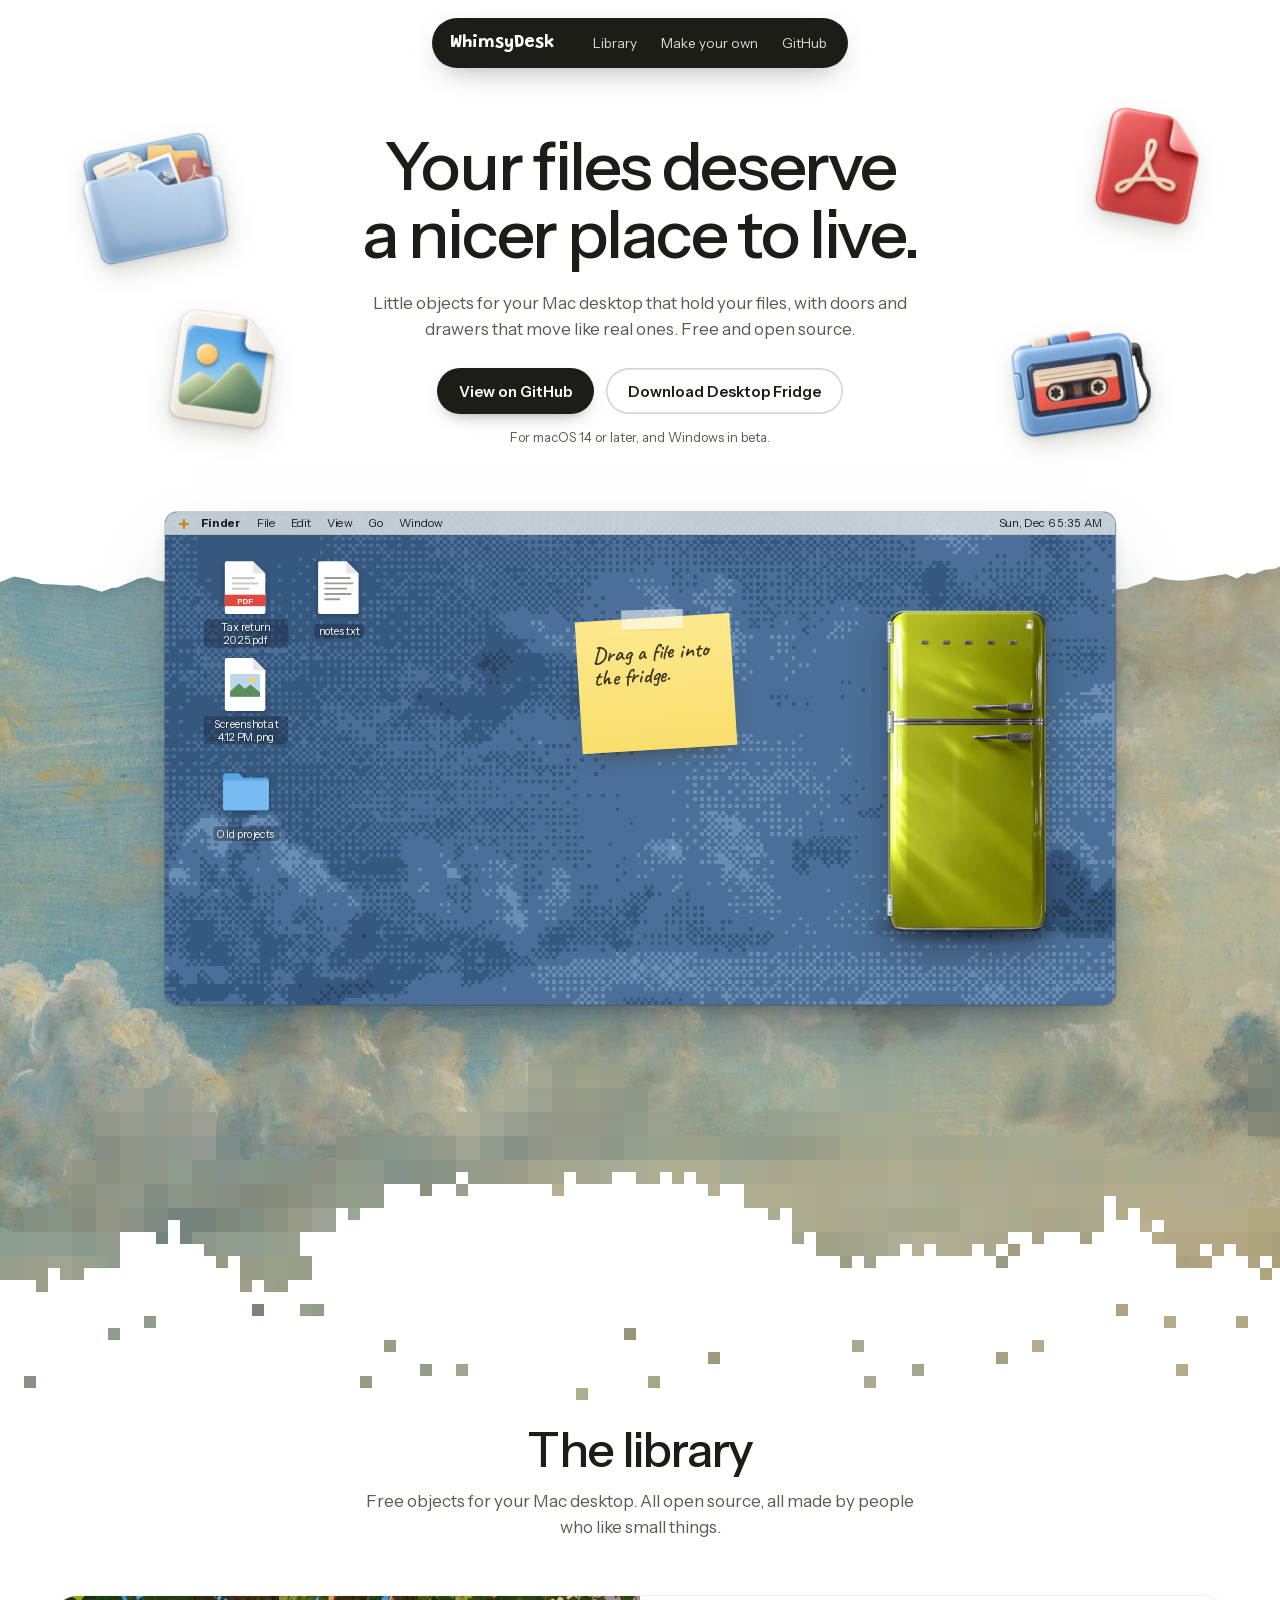
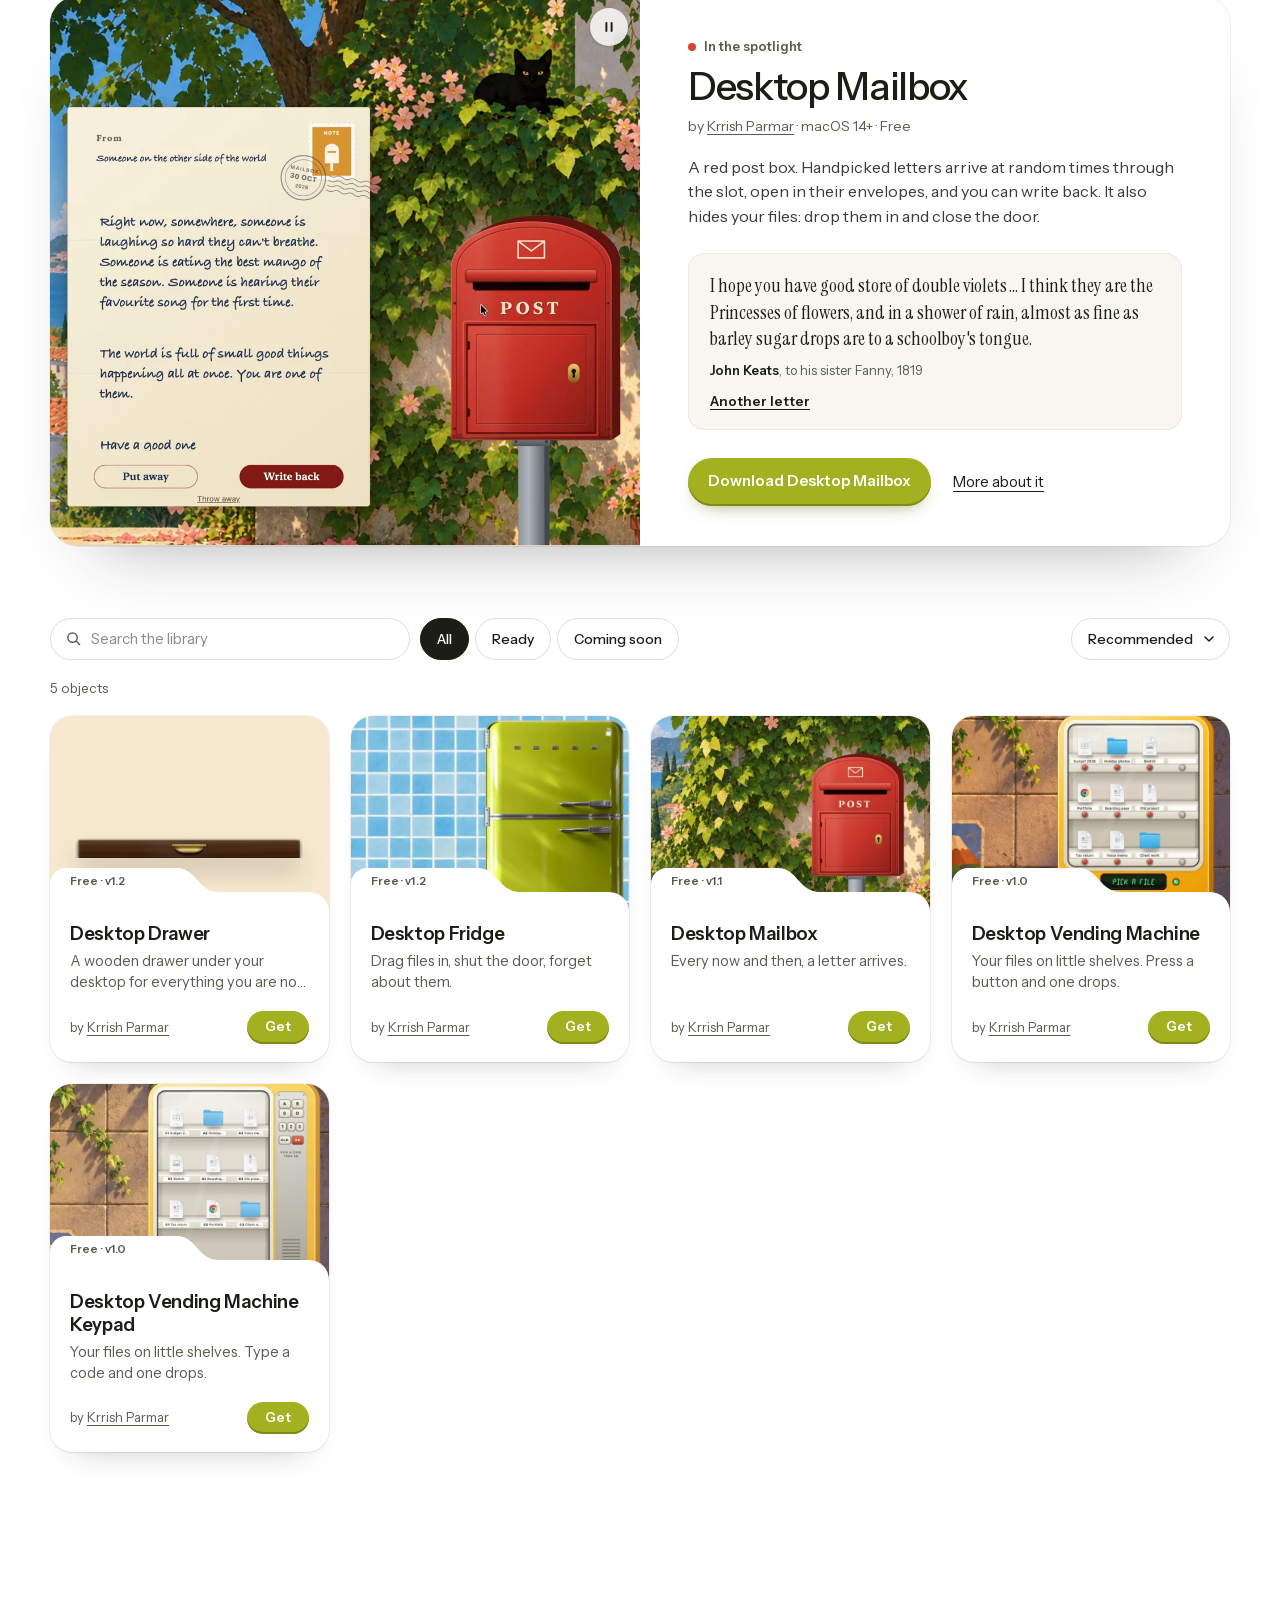
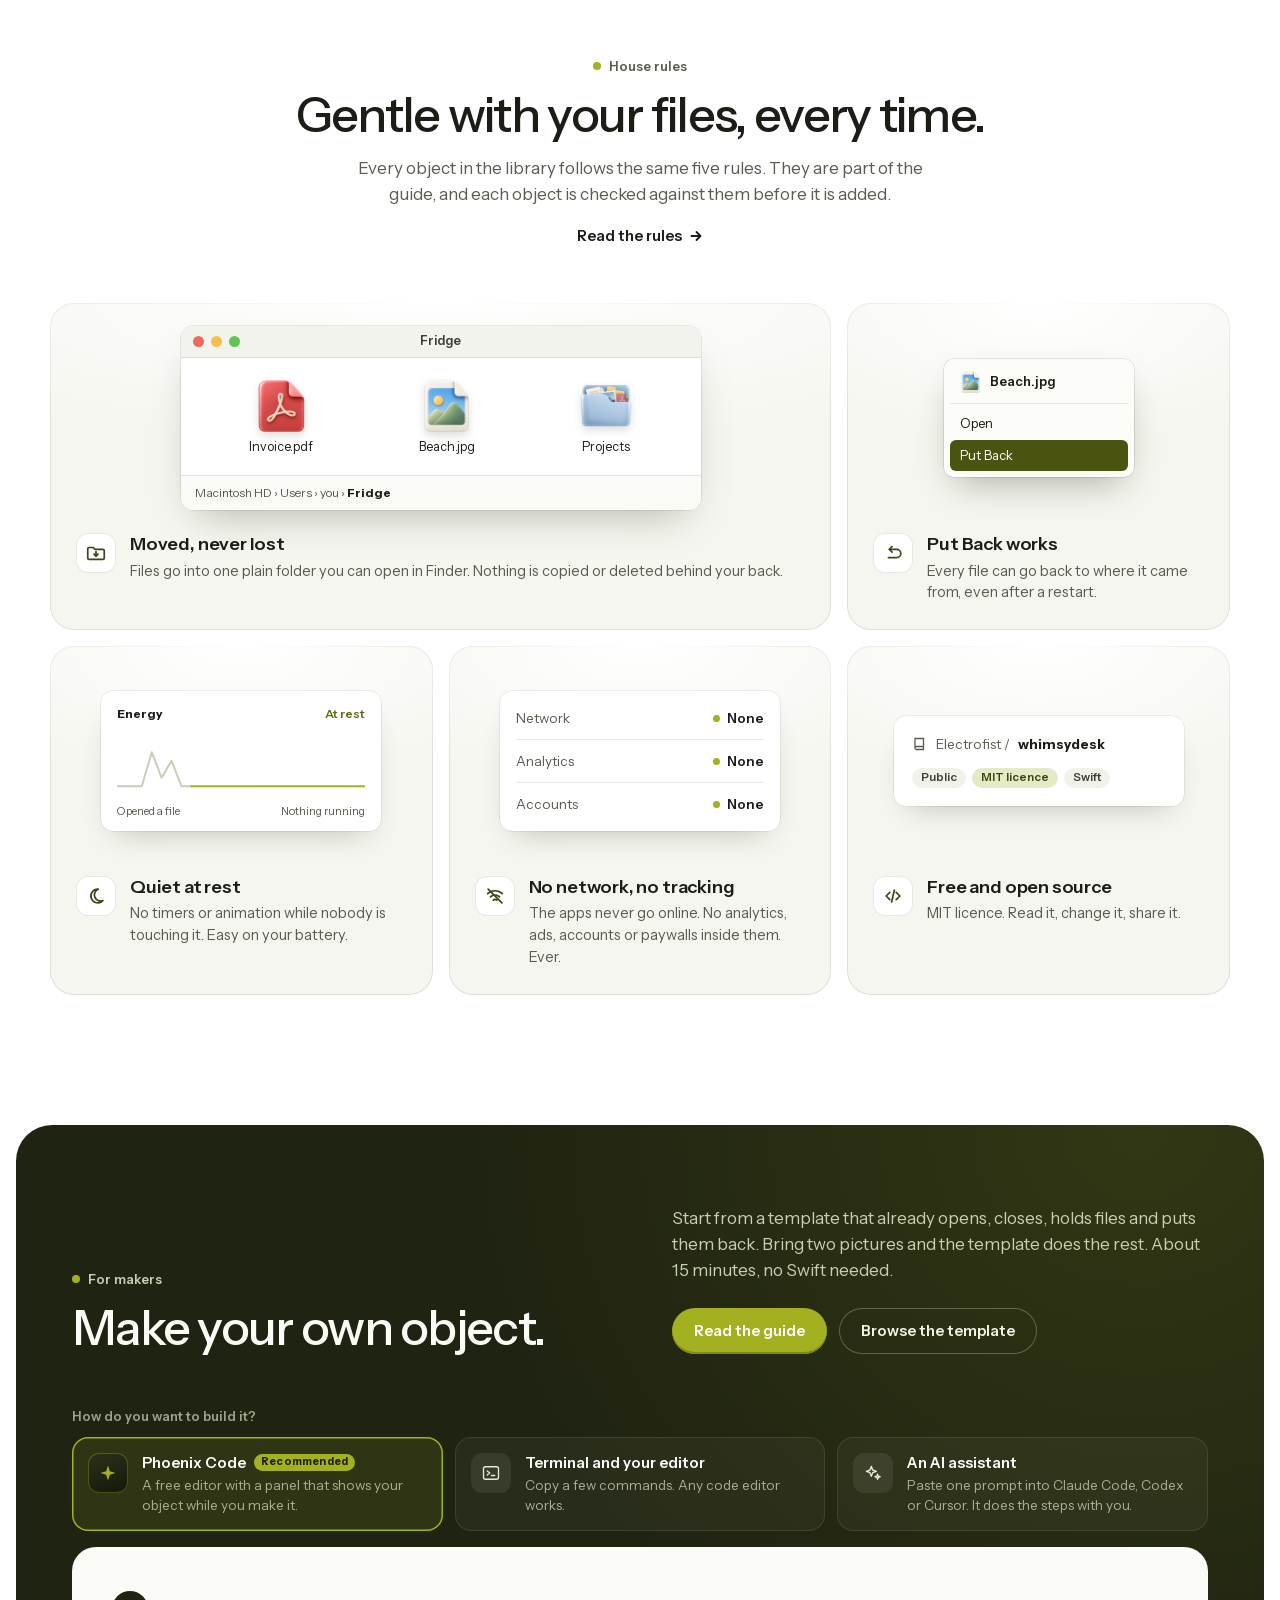
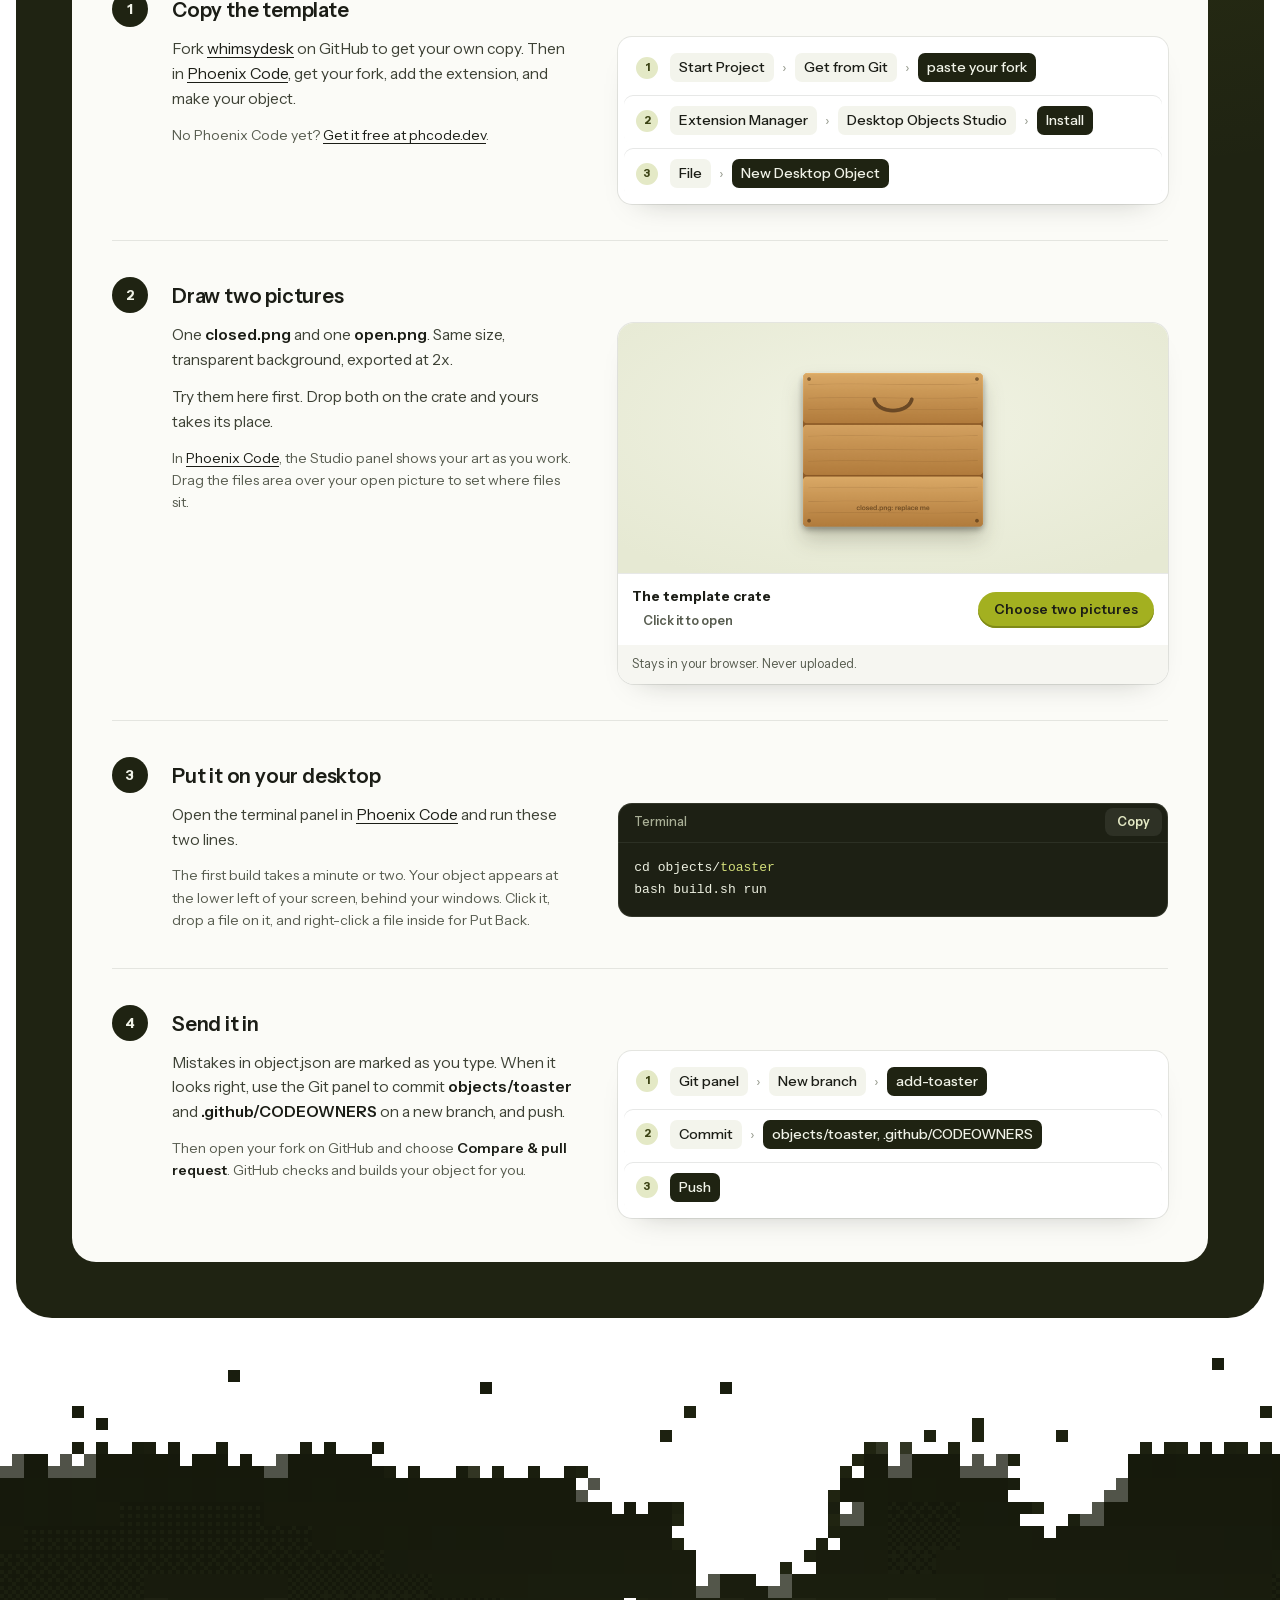
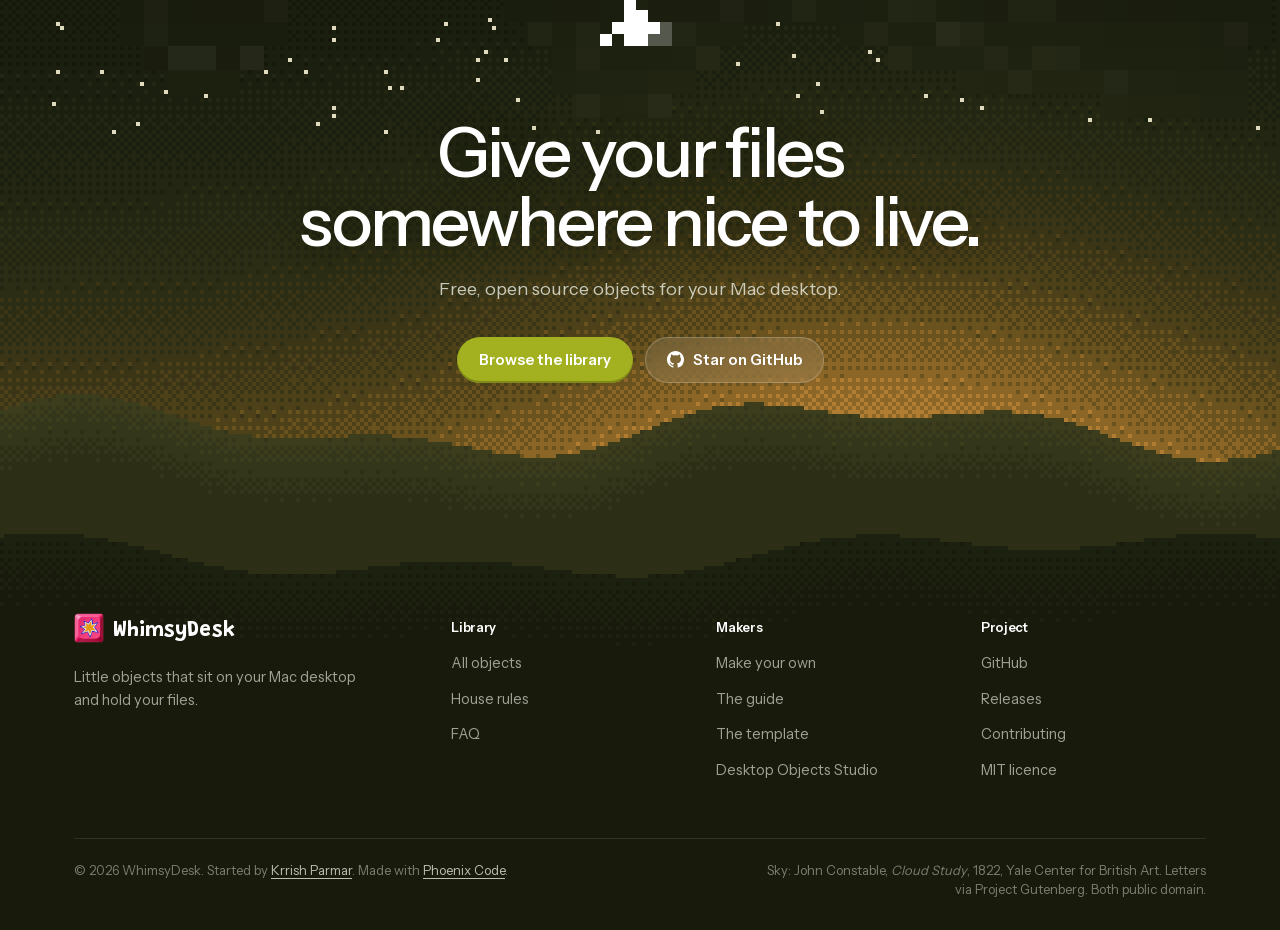
==== website/index.html @ 37c91449 "Website: note Windows beta support" ====
<!doctype html>
<html lang="en">
<head>
  <meta charset="utf-8">
  <!-- Google tag (gtag.js) -->
  <script async src="https://www.googletagmanager.com/gtag/js?id=G-2DG23JLKP3"></script>
  <script>
    window.dataLayer = window.dataLayer || [];
    function gtag(){dataLayer.push(arguments);}
    gtag('js', new Date());

    gtag('config', 'G-2DG23JLKP3');
  </script>
  <!-- Microsoft Clarity -->
  <script type="text/javascript">
    (function(c,l,a,r,i,t,y){
        c[a]=c[a]||function(){(c[a].q=c[a].q||[]).push(arguments)};
        t=l.createElement(r);t.async=1;t.src="https://www.clarity.ms/tag/"+i;
        y=l.getElementsByTagName(r)[0];y.parentNode.insertBefore(t,y);
    })(window, document, "clarity", "script", "z6915i3wmu");
  </script>
  <meta name="viewport" content="width=device-width, initial-scale=1">
  <title>WhimsyDesk: free desktop objects for your Mac that hold your files</title>
  <meta name="description" content="Free, open source Mac apps that tidy your desktop: a fridge, a drawer, a mailbox and a vending machine that hold your files, with doors and drawers that move like real ones. For macOS 14 or later.">
  <link rel="canonical" href="https://whimsydesk.art/">
  <meta property="og:type" content="website">
  <meta property="og:site_name" content="WhimsyDesk">
  <meta property="og:title" content="WhimsyDesk: little objects for your Mac desktop">
  <meta property="og:description" content="A fridge, a drawer, a mailbox and a vending machine that live on your Mac desktop and hold your files. Free and open source.">
  <meta property="og:url" content="https://whimsydesk.art/">
  <meta property="og:image" content="https://whimsydesk.art/media/og.png">
  <meta property="og:image:width" content="1200">
  <meta property="og:image:height" content="630">
  <meta name="twitter:card" content="summary_large_image">
  <meta name="theme-color" content="#ffffff">
  <!-- seo:jsonld -->
  <script type="application/ld+json">{"@context": "https://schema.org", "@graph": [{"@type": "WebSite", "@id": "https://whimsydesk.art/#site", "url": "https://whimsydesk.art/", "name": "WhimsyDesk", "description": "Free, open source objects for your Mac desktop that hold your files."}, {"@type": "Organization", "@id": "https://whimsydesk.art/#org", "name": "WhimsyDesk", "url": "https://whimsydesk.art/", "logo": "https://whimsydesk.art/media/apple-touch-icon.png", "sameAs": ["https://github.com/Electrofist/whimsydesk"]}, {"@type": "ItemList", "name": "WhimsyDesk objects", "itemListElement": [{"@type": "ListItem", "position": 1, "url": "https://whimsydesk.art/desktop-drawer/", "name": "Desktop Drawer"}, {"@type": "ListItem", "position": 2, "url": "https://whimsydesk.art/desktop-fridge/", "name": "Desktop Fridge"}, {"@type": "ListItem", "position": 3, "url": "https://whimsydesk.art/desktop-mailbox/", "name": "Desktop Mailbox"}, {"@type": "ListItem", "position": 4, "url": "https://whimsydesk.art/desktop-vending-machine-keypad/", "name": "Desktop Vending Machine Keypad"}, {"@type": "ListItem", "position": 5, "url": "https://whimsydesk.art/desktop-vending-machine/", "name": "Desktop Vending Machine"}]}]}</script>
  <!-- /seo:jsonld -->
  <link rel="preload" href="fonts/instrument-serif.woff2" as="font" type="font/woff2" crossorigin>
  <link rel="preload" href="fonts/instrument-sans.woff2" as="font" type="font/woff2" crossorigin>
  <link rel="preload" href="fonts/caveat.woff2" as="font" type="font/woff2" crossorigin>
  <link rel="icon" href="media/favicon-32.png?v=2" sizes="32x32" type="image/png">
  <link rel="icon" href="media/favicon-192.png?v=2" sizes="192x192" type="image/png">
  <link rel="apple-touch-icon" href="media/apple-touch-icon.png?v=2">
  <link rel="stylesheet" href="style.css">
  <link rel="stylesheet" href="variants/library/library.css">
  <link rel="stylesheet" href="variants/desk/desk.css">
  <link rel="stylesheet" href="variants/rules/rules.css">
</head>
<body>
  <a class="skip" href="#objects">Skip to the objects</a>

  <header class="pill">
    <a class="pill__mark" href="./" aria-label="WhimsyDesk, home">
      WhimsyDesk
    </a>
    <nav class="pill__links" aria-label="Main">
      <a href="#objects">Library</a>
      <a href="#make">Make your own</a>
      <a href="https://github.com/Electrofist/whimsydesk">GitHub</a>
    </nav>
  </header>

  <main>
    <!-- Hero: a sheet of paper torn open onto a painted sky, with a small working Mac below. -->
    <section class="hero" id="hero" aria-labelledby="hero-title">
      <div class="paper" id="paper">
        <div class="paper__rim" aria-hidden="true"></div>
        <div class="paper__sheet">
          <h1 id="hero-title">Your files deserve a nicer place to live.</h1>
          <p class="lede">Little objects for your Mac desktop that hold your files, with doors and drawers that move like real ones. Free and open source.</p>
          <div class="actions">
            <a class="btn btn--primary" href="https://github.com/Electrofist/whimsydesk">View on GitHub</a>
            <a class="btn btn--outline" href="https://github.com/Electrofist/whimsydesk/releases/download/downloads/Desktop-Fridge.dmg">Download Desktop Fridge</a>
          </div>
          <p class="small">For macOS 14 or later, and Windows in beta.</p>
        </div>
      </div>

      <!-- Loose files at the edges of the page. They can be picked up and thrown. -->
      <div class="loose" id="loose" aria-hidden="true" data-scale="0.6">
        <div class="loose__item" data-name="folder">
          <img src="media/loose/folder.png" alt="" draggable="false">
        </div>
        <div class="loose__item" data-name="photo">
          <img src="media/loose/photo.png" alt="" draggable="false">
        </div>
        <div class="loose__item" data-name="pdf">
          <img src="media/loose/pdf.png" alt="" draggable="false">
        </div>
        <div class="loose__item" data-name="tape">
          <img src="media/loose/tape.png" alt="" draggable="false">
        </div>
      </div>

      <div class="sky" id="sky" aria-hidden="true">
        <img class="sky__paint" src="media/sky-1200.webp" srcset="media/sky-1200.webp 1200w, media/sky.webp 2400w" sizes="100vw" alt="">
        <canvas class="sky__pixels" id="sky-pixels"></canvas>
      </div>

      <!-- A small working Mac desktop. Drag a file into the fridge. -->
      <div class="screen-wrap" id="screen-wrap">
        <div class="screen" id="screen" role="group" aria-label="A Mac desktop with a fridge. Move files into the fridge to tidy the desktop.">
          <canvas class="wallpaper" id="wallpaper" aria-hidden="true"></canvas>
          <div class="menubar" aria-hidden="true">
            <svg class="menubar__apple" viewBox="0 0 7 7"><path d="M3 0h1v2h-1zM3 5h1v2h-1zM0 3h2v1H0zM5 3h2v1H5zM2 2h3v3H2z" fill="currentColor"/></svg>
            <span class="menubar__app">Finder</span>
            <span>File</span><span>Edit</span><span class="wide-only">View</span><span class="wide-only">Go</span><span class="wide-only">Window</span>
            <span class="menubar__clock" id="clock"></span>
          </div>
          <div class="note" id="note">
            <p id="note-text">Drag a file into the fridge.</p>
          </div>
          <div class="files" id="files"></div>
          <button class="fridge" id="fridge" type="button" aria-label="Fridge. Closed. Press to open." aria-pressed="false">
            <img class="fridge__closed" src="media/fridge.png" alt="" draggable="false">
            <img class="fridge__open" src="media/fridge-open.png" alt="" draggable="false">
            <span class="fridge__shelf" id="shelf"></span>
          </button>
        </div>
      </div>
      <p class="sr-only" aria-live="polite" id="status"></p>
    </section>

    <!-- The library: a spotlight on one object, then every object as a card. Both come from objects.js. -->
    <section class="library" id="objects" aria-labelledby="objects-title">
      <header class="library__head">
        <h2 id="objects-title">The library</h2>
        <p>Free objects for your Mac desktop. All open source, all made by people who like small things.</p>
      </header>

      <article class="spotlight" id="spotlight" aria-labelledby="spot-title"></article>

      <div class="library__bar">
        <label class="sr-only" for="lib-search">Search the library</label>
        <input class="library__search" id="lib-search" type="search" placeholder="Search the library" autocomplete="off">
        <div class="library__chips" role="group" aria-label="Show">
          <button type="button" class="chip" data-filter="all" aria-pressed="true">All</button>
          <button type="button" class="chip" data-filter="ready" aria-pressed="false">Ready</button>
          <button type="button" class="chip" data-filter="soon" aria-pressed="false">Coming soon</button>
        </div>
        <label class="library__sort"><span class="sr-only">Sort by</span>
          <select id="lib-sort">
            <option value="picked">Recommended</option>
            <option value="new">Newest</option>
            <option value="name">A to Z</option>
          </select>
        </label>
      </div>
      <p class="library__count" id="lib-count" aria-live="polite"></p>
      <div class="library__grid" id="lib-grid">
        <!-- seo:objects -->
      <ul class="lib-list">
        <li><a href="desktop-drawer/"><b>Desktop Drawer</b>: A wooden drawer under your desktop for everything you are not using right now.</a></li>
        <li><a href="desktop-fridge/"><b>Desktop Fridge</b>: Drag files in, shut the door, forget about them.</a></li>
        <li><a href="desktop-mailbox/"><b>Desktop Mailbox</b>: Every now and then, a letter arrives.</a></li>
        <li><a href="desktop-vending-machine-keypad/"><b>Desktop Vending Machine Keypad</b>: Your files on little shelves. Type a code and one drops.</a></li>
        <li><a href="desktop-vending-machine/"><b>Desktop Vending Machine</b>: Your files on little shelves. Press a button and one drops.</a></li>
      </ul>
      <!-- /seo:objects -->
      </div>
      <div class="library__more"><button type="button" class="button button--ghost" id="lib-more" hidden>Show more</button></div>
      <p class="library__empty" id="lib-empty" hidden>Nothing matches that yet. Maybe it is yours to make.</p>
    </section>

    <!-- House rules: each rule shown as a small piece of the Mac. Styles in variants/rules/rules.css. -->
    <section class="rv rv--bento" id="rules" aria-labelledby="rules-title">
      <header class="rv-head rv-head--center">
        <p class="dot-label">House rules</p>
        <h2 id="rules-title">Gentle with your files, every time.</h2>
        <p class="rv-lede">Every object in the library follows the same five rules. They are part of the guide, and each object is checked against them before it is added.</p>
        <a class="rv-more" href="https://github.com/Electrofist/whimsydesk/blob/main/CONTRIBUTING.md">Read the rules<svg viewBox="0 0 16 16" aria-hidden="true"><path d="M3.5 8h9M8.5 4l4 4-4 4"/></svg></a>
      </header>
      <ul class="bt-grid">
        <li class="bt bt--wide">
          <div class="bt-vis" aria-hidden="true">
            <div class="bt-finder">
              <div class="bt-finder__bar"><span class="bt-dots"><i></i><i></i><i></i></span><span>Fridge</span></div>
              <div class="bt-finder__files">
                <span><img src="media/loose/pdf.png" alt="">Invoice.pdf</span>
                <span><img src="media/loose/photo.png" alt="">Beach.jpg</span>
                <span><img src="media/loose/folder.png" alt="">Projects</span>
              </div>
              <div class="bt-finder__path">Macintosh HD &rsaquo; Users &rsaquo; you &rsaquo; <b>Fridge</b></div>
            </div>
          </div>
          <div class="bt-txt"><span class="rv-ico" aria-hidden="true"><svg viewBox="0 0 24 24"><path d="M3 7.5A1.5 1.5 0 0 1 4.5 6H9l2 2h8.5A1.5 1.5 0 0 1 21 9.5v8a1.5 1.5 0 0 1-1.5 1.5h-15A1.5 1.5 0 0 1 3 17.5z"/><path d="M12 10.5v5m-2.2-2.2L12 15.5l2.2-2.2"/></svg></span><h3>Moved, never lost</h3><p>Files go into one plain folder you can open in Finder. Nothing is copied or deleted behind your back.</p></div>
        </li>
        <li class="bt">
          <div class="bt-vis" aria-hidden="true">
            <div class="bt-menu">
              <span class="bt-menu__file"><img src="media/loose/photo.png" alt="">Beach.jpg</span>
              <span>Open</span>
              <span class="is-on">Put Back</span>
            </div>
          </div>
          <div class="bt-txt"><span class="rv-ico" aria-hidden="true"><svg viewBox="0 0 24 24"><path d="M8 8h8a4.5 4.5 0 0 1 0 9H7"/><path d="M11 5L8 8l3 3"/></svg></span><h3>Put Back works</h3><p>Every file can go back to where it came from, even after a restart.</p></div>
        </li>
        <li class="bt">
          <div class="bt-vis" aria-hidden="true">
            <div class="bt-meter">
              <div class="bt-meter__top"><b>Energy</b><span>At rest</span></div>
              <svg viewBox="0 0 200 60" preserveAspectRatio="none"><path class="bt-meter__busy" d="M0 50 L20 50 L28 18 L36 42 L44 26 L52 50 L60 50"/><path class="bt-meter__flat" d="M60 50 H200"/></svg>
              <div class="bt-meter__foot"><span>Opened a file</span><span>Nothing running</span></div>
            </div>
          </div>
          <div class="bt-txt"><span class="rv-ico" aria-hidden="true"><svg viewBox="0 0 24 24"><path d="M14.5 4.5a7.5 7.5 0 1 0 5 12.5 6.5 6.5 0 0 1-5-12.5z"/></svg></span><h3>Quiet at rest</h3><p>No timers or animation while nobody is touching it. Easy on your battery.</p></div>
        </li>
        <li class="bt">
          <div class="bt-vis" aria-hidden="true">
            <dl class="bt-stats">
              <div><dt>Network</dt><dd>None</dd></div>
              <div><dt>Analytics</dt><dd>None</dd></div>
              <div><dt>Accounts</dt><dd>None</dd></div>
            </dl>
          </div>
          <div class="bt-txt"><span class="rv-ico" aria-hidden="true"><svg viewBox="0 0 24 24"><path d="M4 9.5a11.5 11.5 0 0 1 16 0M7 13a7 7 0 0 1 10 0M10 16.5a3 3 0 0 1 4 0"/><path d="M4.5 4.5l15 15"/></svg></span><h3>No network, no tracking</h3><p>The apps never go online. No analytics, ads, accounts or paywalls inside them. Ever.</p></div>
        </li>
        <li class="bt">
          <div class="bt-vis" aria-hidden="true">
            <div class="bt-repo">
              <span class="bt-repo__name"><svg viewBox="0 0 16 16"><path d="M3 2.5h8.5v11H4.5A1.5 1.5 0 0 1 3 12V2.5zM3 12a1.5 1.5 0 0 1 1.5-1.5h7"/></svg>Electrofist / <b>whimsydesk</b></span>
              <span class="bt-repo__tags"><i>Public</i><i>MIT licence</i><i>Swift</i></span>
            </div>
          </div>
          <div class="bt-txt"><span class="rv-ico" aria-hidden="true"><svg viewBox="0 0 24 24"><path d="M8.5 8L4.5 12l4 4M15.5 8l4 4-4 4M13.5 5.5l-3 13"/></svg></span><h3>Free and open source</h3><p>MIT licence. Read it, change it, share it.</p></div>
        </li>
      </ul>
    </section>

    <!-- Make your own: pick how you build, then four steps. Pictures dropped in step 2 stay in the browser. -->
    <section class="build mk" id="make" aria-labelledby="make-title">
      <div class="mk__inner">
        <header class="mk__head">
          <div>
            <p class="dot-label dot-label--dark">For makers</p>
            <h2 id="make-title">Make your own object.</h2>
          </div>
          <div>
            <p class="mk__lede">Start from a template that already opens, closes, holds files and puts them back. Bring two pictures and the template does the rest. About 15 minutes, no Swift needed.</p>
            <div class="mk__cta">
              <a class="btn btn--olive" href="https://github.com/Electrofist/whimsydesk/blob/main/docs/make-your-own.md">Read the guide</a>
              <a class="btn btn--line" href="https://github.com/Electrofist/whimsydesk/tree/main/templates/object">Browse the template</a>
            </div>
          </div>
        </header>

        <fieldset class="mk-paths" id="mk-paths">
          <legend>How do you want to build it?</legend>
          <label class="mk-path">
            <input type="radio" name="mk-path" value="phoenix" checked>
            <span class="mk-path__icon mk-path__icon--phoenix" aria-hidden="true"><svg viewBox="0 0 24 24"><path d="M12 3l2.2 6.8L21 12l-6.8 2.2L12 21l-2.2-6.8L3 12l6.8-2.2z"/></svg></span>
            <span class="mk-path__text"><b>Phoenix Code <em>Recommended</em></b><span>A free editor with a panel that shows your object while you make it.</span></span>
          </label>
          <label class="mk-path">
            <input type="radio" name="mk-path" value="terminal">
            <span class="mk-path__icon" aria-hidden="true"><svg viewBox="0 0 24 24"><rect x="3" y="4.5" width="18" height="15" rx="2.5"/><path d="M7.5 9.5l3 2.5-3 2.5M12.5 15h4"/></svg></span>
            <span class="mk-path__text"><b>Terminal and your editor</b><span>Copy a few commands. Any code editor works.</span></span>
          </label>
          <label class="mk-path">
            <input type="radio" name="mk-path" value="ai">
            <span class="mk-path__icon" aria-hidden="true"><svg viewBox="0 0 24 24"><path d="M10 4l1.6 4.4L16 10l-4.4 1.6L10 16l-1.6-4.4L4 10l4.4-1.6zM17.5 13.5l.8 2.2 2.2.8-2.2.8-.8 2.2-.8-2.2-2.2-.8 2.2-.8z"/></svg></span>
            <span class="mk-path__text"><b>An AI assistant</b><span>Paste one prompt into Claude Code, Codex or Cursor. It does the steps with you.</span></span>
          </label>
        </fieldset>

        <ol class="mk-steps">
          <li class="mk-step">
            <span class="mk-step__no" aria-hidden="true">1</span>
            <h3>Copy the template</h3>
            <div class="mk-pane" data-for="phoenix">
              <div class="mk-text"><p>Fork <a href="https://github.com/Electrofist/whimsydesk">whimsydesk</a> on GitHub to get your own copy. Then in <a href="https://phcode.dev">Phoenix Code</a>, get your fork, add the extension, and make your object.</p><p class="mk-note">No Phoenix Code yet? <a href="https://phcode.dev">Get it free at phcode.dev</a>.</p></div>
              <div class="mk-aside"><ol class="mk-route"><li><span>Start Project</span><i aria-hidden="true">&rsaquo;</i><span>Get from Git</span><i aria-hidden="true">&rsaquo;</i><span>paste your fork</span></li><li><span>Extension Manager</span><i aria-hidden="true">&rsaquo;</i><span>Desktop Objects Studio</span><i aria-hidden="true">&rsaquo;</i><span>Install</span></li><li><span>File</span><i aria-hidden="true">&rsaquo;</i><span>New Desktop Object</span></li></ol></div>
            </div>
            <div class="mk-pane" data-for="terminal">
              <div class="mk-text"><p>Fork the repo on GitHub, then make your object from the template. Replace the name and username with yours.</p></div>
              <div class="mk-aside"><div class="code mk-code">
                <div class="mk-code__head"><span>Terminal</span><button class="copy" type="button"><span class="copy__label">Copy</span></button></div>
<pre><code><i># Fork github.com/Electrofist/whimsydesk, then:</i>
git clone https://github.com/<s>your-username</s>/whimsydesk.git
cd whimsydesk
scripts/new-object.sh <s>"Toaster"</s> <s>your-username</s></code></pre>
              </div></div>
            </div>
            <div class="mk-pane" data-for="ai">
              <div class="mk-text"><p>Fork <a href="https://github.com/Electrofist/whimsydesk">whimsydesk</a> on GitHub. Then open your AI assistant in an empty folder and paste this prompt. Change the name and username first.</p><p class="mk-note">Works with any assistant that can run commands on your Mac, like Claude Code, Codex or Cursor.</p></div>
              <div class="mk-aside"><div class="code mk-code mk-code--prompt">
                <div class="mk-code__head"><span>Prompt</span><button class="copy" type="button"><span class="copy__label">Copy</span></button></div>
<pre><code>I want to make a new object for WhimsyDesk, an open source library of Mac desktop objects that hold files: https://github.com/Electrofist/whimsydesk

My object is called <s>Toaster</s> and my GitHub username is <s>your-username</s>.

Please:
1. Clone my fork, https://github.com/<s>your-username</s>/whimsydesk, into this folder.
2. Read docs/make-your-own.md and CONTRIBUTING.md, and follow them.
3. Run scripts/new-object.sh "<s>Toaster</s>" <s>your-username</s>
4. Build and run it with: cd objects/<s>toaster</s> &amp;&amp; bash build.sh run
5. Wait while I put closed.png and open.png in objects/<s>toaster</s>/Art. Then rebuild it and help me set look.itemsArea in object.json so files sit inside the open picture.
6. Help me write the tagline, description and README in plain words.
7. Run scripts/check-objects.sh and fix everything it lists.

Keep the house rules: files are moved, never lost. Put Back works. Nothing runs while nobody touches the object. No network or tracking. Ask me before anything you are unsure about.</code></pre>
              </div></div>
            </div>
          </li>
          <li class="mk-step">
            <span class="mk-step__no" aria-hidden="true">2</span>
            <h3>Draw two pictures</h3>
            <div class="mk-pane">
              <div class="mk-text">
                <p>One <b>closed.png</b> and one <b>open.png</b>. Same size, transparent background, exported at 2x.</p>
                <p>Try them here first. Drop both on the crate and yours takes its place.</p>
                <p class="mk-note" data-for="phoenix">In <a href="https://phcode.dev">Phoenix Code</a>, the Studio panel shows your art as you work. Drag the files area over your open picture to set where files sit.</p>
                <p class="mk-note" data-for="terminal">Put them in your object's Art folder, keeping the names.</p>
                <p class="mk-note" data-for="ai">Put them in your object's Art folder and tell your assistant they are there.</p>
              </div>
              <div class="mk-aside"><div class="mk-try" id="stage">
                <canvas aria-hidden="true" hidden></canvas>
                <div class="mk-try__drop" id="drop">
                  <button class="mk-try__obj" id="stage-obj" type="button" aria-pressed="false" aria-label="Your object. Closed. Press to open.">
                    <img class="mk-try__art mk-try__art--closed" id="art-closed" src="media/template/closed.png" alt="" draggable="false">
                    <img class="mk-try__art mk-try__art--open" id="art-open" src="media/template/open.png" alt="" draggable="false">
                  </button>
                  <p class="mk-try__veil" aria-hidden="true"><span>Drop closed.png and open.png</span></p>
                </div>
                <div class="mk-try__bar">
                  <p class="mk-try__name"><b id="stage-tag">The template crate</b><span class="stage__hint">Click it to open</span></p>
                  <label class="mk-try__pick" for="drop-input">Choose two pictures</label>
                </div>
                <ul class="mk-try__files" id="drop-files" aria-live="polite"></ul>
                <p class="mk-try__warn" id="drop-error" role="alert" hidden></p>
                <p class="mk-try__foot"><span>Stays in your browser. Never uploaded.</span><button class="link-btn" id="drop-reset" type="button" hidden>Back to the crate</button></p>
                <input class="sr-only" id="drop-input" type="file" accept="image/png,image/*" multiple>
              </div></div>
            </div>
          </li>
          <li class="mk-step">
            <span class="mk-step__no" aria-hidden="true">3</span>
            <h3>Put it on your desktop</h3>
            <div class="mk-pane" data-for="phoenix">
              <div class="mk-text"><p>Open the terminal panel in <a href="https://phcode.dev">Phoenix Code</a> and run these two lines.</p><p class="mk-note">The first build takes a minute or two. Your object appears at the lower left of your screen, behind your windows. Click it, drop a file on it, and right-click a file inside for Put Back.</p></div>
              <div class="mk-aside"><div class="code mk-code">
                <div class="mk-code__head"><span>Terminal</span><button class="copy" type="button"><span class="copy__label">Copy</span></button></div>
<pre><code>cd objects/<s>toaster</s>
bash build.sh run</code></pre>
              </div></div>
            </div>
            <div class="mk-pane" data-for="terminal">
              <div class="mk-text"><p>Build it and run it.</p><p class="mk-note">The first build takes a minute or two. Your object appears at the lower left of your screen, behind your windows. Click it, drop a file on it, and right-click a file inside for Put Back.</p></div>
              <div class="mk-aside"><div class="code mk-code">
                <div class="mk-code__head"><span>Terminal</span><button class="copy" type="button"><span class="copy__label">Copy</span></button></div>
<pre><code>cd objects/<s>toaster</s>
bash build.sh run</code></pre>
              </div></div>
            </div>
            <div class="mk-pane" data-for="ai">
              <div class="mk-text"><p>Your assistant builds and runs it for you. When your pictures are in, ask it to rebuild.</p><p class="mk-note">Your object appears at the lower left of your screen, behind your windows. Click it, drop a file on it, and right-click a file inside for Put Back.</p></div>
              <div class="mk-aside"><div class="code mk-code mk-code--prompt">
                <div class="mk-code__head"><span>Prompt</span><button class="copy" type="button"><span class="copy__label">Copy</span></button></div>
<pre><code>My pictures are in objects/<s>toaster</s>/Art. Rebuild it, run it, and help me set where files sit in the open picture.</code></pre>
              </div></div>
            </div>
          </li>
          <li class="mk-step">
            <span class="mk-step__no" aria-hidden="true">4</span>
            <h3>Send it in</h3>
            <div class="mk-pane" data-for="phoenix">
              <div class="mk-text"><p>Mistakes in object.json are marked as you type. When it looks right, use the Git panel to commit <b>objects/toaster</b> and <b>.github/CODEOWNERS</b> on a new branch, and push.</p><p class="mk-note">Then open your fork on GitHub and choose <b>Compare &amp; pull request</b>. GitHub checks and builds your object for you.</p></div>
              <div class="mk-aside"><ol class="mk-route"><li><span>Git panel</span><i aria-hidden="true">&rsaquo;</i><span>New branch</span><i aria-hidden="true">&rsaquo;</i><span>add-toaster</span></li><li><span>Commit</span><i aria-hidden="true">&rsaquo;</i><span>objects/toaster, .github/CODEOWNERS</span></li><li><span>Push</span></li></ol></div>
            </div>
            <div class="mk-pane" data-for="terminal">
              <div class="mk-text"><p>Check your card, then send a pull request.</p><p class="mk-note">Then open your fork on GitHub and choose <b>Compare &amp; pull request</b>. GitHub checks and builds your object for you.</p></div>
              <div class="mk-aside"><div class="code mk-code">
                <div class="mk-code__head"><span>Terminal</span><button class="copy" type="button"><span class="copy__label">Copy</span></button></div>
<pre><code>scripts/check-objects.sh
git checkout -b <s>add-toaster</s>
git add objects/<s>toaster</s> .github/CODEOWNERS
git commit -m <s>"Add Toaster"</s>
git push -u origin <s>add-toaster</s></code></pre>
              </div></div>
            </div>
            <div class="mk-pane" data-for="ai">
              <div class="mk-text"><p>Ask your assistant to check it and send it in.</p><p class="mk-note">GitHub checks and builds your object for you, and the pull request shows anything to fix.</p></div>
              <div class="mk-aside"><div class="code mk-code mk-code--prompt">
                <div class="mk-code__head"><span>Prompt</span><button class="copy" type="button"><span class="copy__label">Copy</span></button></div>
<pre><code>Run scripts/check-objects.sh and fix what it lists. Then commit objects/<s>toaster</s> and .github/CODEOWNERS on a new branch called add-<s>toaster</s>, push it, and open a pull request to Electrofist/whimsydesk.</code></pre>
              </div></div>
            </div>
          </li>
        </ol>
      </div>
    </section>
  </main>

  <!-- The footer: a pixel dusk over the hills. The links sit on the dark ground. -->
  <footer class="foot dk-foot" aria-labelledby="foot-title">
    <div class="dk-dusk">
      <canvas class="dk-dusk__wall" id="dk-dusk-wall" aria-hidden="true"></canvas>
      <div class="dk-dusk__top">
        <h2 id="foot-title">Give your files somewhere nice to live.</h2>
        <p class="dk-dusk__sub">Free, open source objects for your Mac desktop.</p>
        <div class="dk-dusk__cta">
          <a class="btn btn--olive" href="#objects">Browse the library</a>
          <a class="btn dk-ghbtn" href="https://github.com/Electrofist/whimsydesk"><svg viewBox="0 0 16 16" aria-hidden="true"><path fill="currentColor" d="M8 0C3.58 0 0 3.58 0 8c0 3.54 2.29 6.53 5.47 7.59.4.07.55-.17.55-.38v-1.33c-2.23.48-2.7-1.07-2.7-1.07-.36-.92-.89-1.17-.89-1.17-.73-.5.06-.49.06-.49.8.06 1.23.83 1.23.83.72 1.23 1.88.87 2.34.67.07-.52.28-.87.51-1.07-1.78-.2-3.65-.89-3.65-3.95 0-.87.31-1.59.82-2.15-.08-.2-.36-1.02.08-2.12 0 0 .67-.21 2.2.82a7.6 7.6 0 0 1 4 0c1.53-1.04 2.2-.82 2.2-.82.44 1.1.16 1.92.08 2.12.51.56.82 1.27.82 2.15 0 3.07-1.87 3.75-3.65 3.95.29.25.54.73.54 1.48v2.2c0 .21.15.46.55.38A8.01 8.01 0 0 0 16 8c0-4.42-3.58-8-8-8z"/></svg>Star on GitHub</a>
        </div>
      </div>

      <div class="dk-ground" id="dk-ground">
        <div class="dk-cols">
          <div class="dk-brand">
            <a class="dk-logo" href="./"><img class="dk-key" src="media/favicon-192.png?v=2" alt="" width="30" height="30">WhimsyDesk</a>
            <p>Little objects that sit on your Mac desktop and hold your files.</p>
          </div>
          <nav class="dk-col" aria-label="Library">
            <h3>Library</h3>
            <ul>
              <li><a href="#objects">All objects</a></li>
              <li><a href="#rules">House rules</a></li>
              <li><a href="https://github.com/Electrofist/whimsydesk/blob/main/docs/faq.md">FAQ</a></li>
            </ul>
          </nav>
          <nav class="dk-col" aria-label="Makers">
            <h3>Makers</h3>
            <ul>
              <li><a href="#make">Make your own</a></li>
              <li><a href="https://github.com/Electrofist/whimsydesk/blob/main/docs/make-your-own.md">The guide</a></li>
              <li><a href="https://github.com/Electrofist/whimsydesk/tree/main/templates/object">The template</a></li>
              <li><a href="https://github.com/Electrofist/desktop-objects-phoenix">Desktop Objects Studio</a></li>
            </ul>
          </nav>
          <nav class="dk-col" aria-label="Project">
            <h3>Project</h3>
            <ul>
              <li><a href="https://github.com/Electrofist/whimsydesk">GitHub</a></li>
              <li><a href="https://github.com/Electrofist/whimsydesk/releases">Releases</a></li>
              <li><a href="https://github.com/Electrofist/whimsydesk/blob/main/CONTRIBUTING.md">Contributing</a></li>
              <li><a href="https://github.com/Electrofist/whimsydesk/blob/main/LICENSE">MIT licence</a></li>
            </ul>
          </nav>
        </div>
        <div class="dk-legal">
          <p>&copy; 2026 WhimsyDesk. Started by <a href="https://krisby.in">Krrish Parmar</a>. Made with <a href="https://phcode.dev">Phoenix Code</a>.</p>
          <p>Sky: John Constable, <i>Cloud Study</i>, 1822, Yale Center for British Art. Letters via Project Gutenberg. Both public domain.</p>
        </div>
      </div>
    </div>
    <div class="meadow" hidden><canvas id="meadow"></canvas></div>
  </footer>

  <script src="main.js" type="module"></script>
  <script src="variants/library/library.js" type="module"></script>
  <script src="variants/desk/desk.js" type="module"></script>
</body>
</html>
---- website/style.css ----
@font-face {
  font-family: "Instrument Serif";
  src: url("fonts/instrument-serif.woff2") format("woff2");
  font-display: swap;
}
@font-face {
  font-family: "Instrument Sans";
  src: url("fonts/instrument-sans.woff2") format("woff2");
  font-weight: 400 700;
  font-stretch: 75% 100%;
  font-display: swap;
}
@font-face {
  font-family: "Grandstander";
  src: url("fonts/grandstander.woff2") format("woff2");
  font-weight: 700;
  font-display: swap;
}
@font-face {
  font-family: "Caveat";
  src: url("fonts/caveat.woff2") format("woff2");
  font-weight: 400 700;
  font-display: swap;
}

:root {
  --paper: #f7f5ee;
  --ink: #1d1f1b;
  --mute: #5d6158;
  --pen: #2b3d6b;
  --olive: #a3b020;
  --olive-deep: #8b9719;
  --serif: "Instrument Serif", Georgia, serif;
  --sans: "Instrument Sans", -apple-system, BlinkMacSystemFont, "Helvetica Neue", Arial, sans-serif;
  /* The display face for headings. One place to swap it. */
  --logo: "Grandstander", "Instrument Sans", -apple-system, sans-serif;
  --display: "Instrument Sans", -apple-system, BlinkMacSystemFont, "Helvetica Neue", Arial, sans-serif;
  --hand: "Caveat", "Bradley Hand", cursive;
  --mono: ui-monospace, "SF Mono", Menlo, monospace;
  /* A fine paper grain, drawn once. */
  --grain: url("data:image/svg+xml,%3Csvg xmlns='http://www.w3.org/2000/svg' width='180' height='180'%3E%3Cfilter id='n'%3E%3CfeTurbulence type='fractalNoise' baseFrequency='.9' numOctaves='2' stitchTiles='stitch'/%3E%3CfeColorMatrix values='0 0 0 0 .35 0 0 0 0 .3 0 0 0 0 .2 0 0 0 .09 0'/%3E%3C/filter%3E%3Crect width='180' height='180' filter='url(%23n)'/%3E%3C/svg%3E");
}

* { box-sizing: border-box; }
html { background: var(--paper); scroll-padding-top: 90px; }
body {
  margin: 0;
  color: var(--ink);
  background: var(--paper);
  font: 16px/1.5 var(--sans);
  -webkit-font-smoothing: antialiased;
  overflow-x: hidden;
}
a { color: inherit; }
:focus-visible { outline: 2px solid var(--ink); outline-offset: 3px; border-radius: 4px; }
.sr-only { position: absolute; width: 1px; height: 1px; overflow: hidden; clip: rect(0 0 0 0); white-space: nowrap; }
.skip { position: absolute; left: 12px; top: -60px; z-index: 50; background: var(--ink); color: var(--paper); padding: 8px 14px; border-radius: 999px; }
.skip:focus { top: 12px; }
code { font: 13.5px/1 var(--mono); background: rgba(90, 80, 50, .08); padding: 2px 6px; border-radius: 5px; white-space: nowrap; }

h1, h2, h3 { font-weight: 500; font-family: var(--display); letter-spacing: -0.035em; }
h2 { margin: 0; font-size: clamp(32px, 3.8vw, 54px); line-height: 1.04; text-wrap: balance; }
h3 { margin: 0; font-size: 27px; line-height: 1.1; letter-spacing: -0.025em; }

/* Floating pill nav. */
.pill {
  position: absolute;
  top: 18px;
  left: 50%;
  transform: translateX(-50%);
  z-index: 20;
  display: flex;
  align-items: center;
  gap: 28px;
  padding: 9px 10px 9px 18px;
  background: var(--ink);
  color: var(--paper);
  border-radius: 999px;
  box-shadow: 0 10px 30px -12px rgba(26, 29, 26, .45);
  white-space: nowrap;
}
.pill__mark { display: flex; align-items: center; gap: 8px; font: 700 18px/1 var(--logo); letter-spacing: 0; text-decoration: none; }
.pill__spark { width: 12px; height: 12px; color: #f1be5b; shape-rendering: crispEdges; }
.pill__mark { line-height: 1; }
.pill__links { display: flex; gap: 2px; }
.pill__links a { text-decoration: none; font-size: 13.5px; padding: 6px 11px; border-radius: 999px; color: #d9dbd2; }
.pill__links a:hover { background: rgba(246, 246, 242, .1); color: var(--paper); }

/* Buttons and links. */
.actions { margin-top: 26px; display: flex; gap: 22px; align-items: center; justify-content: center; }
.actions--left { justify-content: flex-start; }
.button {
  display: inline-block;
  background: var(--olive);
  color: var(--ink);
  text-decoration: none;
  font-weight: 600;
  font-size: 15px;
  padding: 12px 20px 13px;
  border-radius: 999px;
  border: 0;
  font-family: inherit;
  cursor: pointer;
  box-shadow: inset 0 -2px 0 var(--olive-deep), 0 8px 18px -10px rgba(110, 120, 20, .7);
  transition: transform .15s;
}
.button:hover { transform: translateY(-1px); }
.button:active { transform: translateY(1px); box-shadow: inset 0 -1px 0 var(--olive-deep); }
.button--small { font-size: 14px; padding: 9px 16px 10px; }
.button--ghost { background: transparent; box-shadow: inset 0 0 0 1.5px var(--ink); }
.button--ghost:active { box-shadow: inset 0 0 0 1.5px var(--ink); }
.quiet { font-size: 15px; text-underline-offset: 4px; text-decoration-thickness: 1px; }
.small { margin: 14px 0 0; font-size: 13px; color: var(--mute); }

/* ---------- Hero ---------- */
.hero { position: relative; padding-bottom: 300px; }

.paper { position: relative; z-index: 2; filter: drop-shadow(0 6px 10px rgba(30, 40, 50, .14)); }
.paper__sheet, .paper__rim { clip-path: var(--tear); }
.paper__sheet {
  position: relative;
  background: var(--paper);
  padding: 132px 24px var(--tear-room, 160px);
  text-align: center;
}
/* The torn rim: a slightly lower, whiter layer, like the fibres at a real tear. */
.paper__rim { position: absolute; inset: 0 0 -7px; background: #fff; clip-path: var(--tear-rim); }

h1 {
  margin: 0 auto;
  max-width: 11em;
  max-width: 12em;
  font-size: clamp(40px, 5.3vw, 78px);
  line-height: 1;
  text-wrap: balance;
}
.lede { margin: 22px auto 0; max-width: 34em; color: var(--mute); font-size: 17px; line-height: 1.55; }

/* Loose files lying on the page. */
.loose { position: absolute; inset: 0; z-index: 3; pointer-events: none; overflow: hidden; }
.loose__item {
  position: absolute;
  left: 0;
  top: 0;
  width: var(--w, 200px);
  pointer-events: auto;
  cursor: grab;
  touch-action: pan-y;
  user-select: none;
  -webkit-user-select: none;
  will-change: transform;
  filter: drop-shadow(0 10px 12px rgba(50, 45, 30, .16)) drop-shadow(0 2px 2px rgba(50, 45, 30, .1));
}
.loose__item svg { display: block; width: 100%; height: auto; overflow: visible; animation: bob 7s ease-in-out infinite; animation-delay: var(--delay, 0s); }
.loose__item.is-held { cursor: grabbing; filter: drop-shadow(0 26px 22px rgba(50, 45, 30, .2)) drop-shadow(0 4px 4px rgba(50, 45, 30, .1)); }
.loose__item.is-held svg { animation-play-state: paused; }
@keyframes bob { 50% { transform: translateY(-6px) rotate(.6deg); } }

/* The painted sky behind the tear, breaking into pixels at the bottom. */
.sky { position: absolute; left: 0; right: 0; top: var(--sky-top, 50%); bottom: 0; z-index: 1; overflow-x: clip; }
.sky__paint { position: absolute; inset: 0; width: 100%; height: 100%; object-fit: cover; object-position: 50% 30%; filter: saturate(1.35) brightness(1.04); }
.sky__pixels { position: absolute; left: 0; top: 0; image-rendering: pixelated; pointer-events: none; }

/* The desktop. Laid out at a fixed design size and scaled to fit. */
.screen-wrap {
  position: relative;
  z-index: 4;
  margin: calc(var(--overlap, 96px) * -1) auto 0;
  width: calc(var(--dw) * var(--s) * 1px);
  height: calc(var(--dh) * var(--s) * 1px);
}
.screen {
  position: absolute;
  top: 0;
  left: 0;
  width: calc(var(--dw) * 1px);
  height: calc(var(--dh) * 1px);
  transform: scale(var(--s));
  transform-origin: 0 0;
  border-radius: 14px;
  overflow: hidden;
  background: #3f5f85;
  box-shadow:
    0 0 0 1px rgba(20, 30, 40, .22),
    0 40px 80px -30px rgba(20, 35, 55, .55),
    0 12px 24px -12px rgba(20, 35, 55, .35);
  user-select: none;
  -webkit-user-select: none;
  touch-action: pan-y;   /* a vertical swipe scrolls the page; sideways drags still move files */
}
.wallpaper { position: absolute; inset: 0; width: 100%; height: 100%; image-rendering: pixelated; }
.menubar {
  position: absolute;
  inset: 0 0 auto;
  z-index: 1;
  height: 26px;
  display: flex;
  align-items: center;
  gap: 18px;
  padding: 0 16px;
  font-size: 13px;
  color: #1c1f22;
  background: rgba(247, 245, 238, .72);
  backdrop-filter: saturate(1.4) blur(18px);
  -webkit-backdrop-filter: saturate(1.4) blur(18px);
}
.menubar__apple { width: 11px; height: 11px; color: #c4892a; shape-rendering: crispEdges; margin-right: -4px; }
.menubar__app { font-weight: 700; }
.menubar__clock { margin-left: auto; font-variant-numeric: tabular-nums; white-space: nowrap; }
.screen.is-narrow .wide-only { display: none; }

/* Desktop files. */
.file {
  position: absolute;
  width: 96px;
  padding: 4px 0 0;
  background: none;
  border: 0;
  font: inherit;
  color: #fff;
  text-align: center;
  cursor: grab;
  border-radius: 6px;
  transition: opacity .2s;
}
.file svg { display: block; width: 56px; height: 64px; margin: 0 auto 4px; filter: drop-shadow(0 2px 3px rgba(0, 0, 0, .25)); }
.file span {
  display: inline-block;
  font-size: 12px;
  line-height: 1.25;
  padding: 1px 5px;
  border-radius: 4px;
  background: rgba(20, 32, 50, .38);
  text-shadow: 0 1px 2px rgba(0, 0, 0, .6);
}
.file.is-dragging { cursor: grabbing; z-index: 30; transition: none; }
.file.is-dragging svg { filter: drop-shadow(0 10px 14px rgba(0, 0, 0, .35)); }
.file.is-stored { opacity: 0; pointer-events: none; }
.file:focus-visible span { background: #2e6fd6; text-shadow: none; }

/* Sticky note: the fridge's own sticky notes, on the desktop. */
.note {
  position: absolute;
  width: 176px;
  min-height: 150px;
  padding: 26px 18px 16px;
  background: linear-gradient(180deg, #fde98d, #f9de6c);
  box-shadow: 0 1px 1px rgba(0, 0, 0, .08), 0 14px 22px -14px rgba(60, 40, 0, .55);
  transform: rotate(-3.5deg);
  font: 600 25px/1.05 var(--hand);
  color: #3a3220;
}
.note::before {
  content: "";
  position: absolute;
  top: -9px;
  left: 50%;
  width: 70px;
  height: 22px;
  transform: translateX(-50%) rotate(2deg);
  background: rgba(255, 255, 255, .55);
  box-shadow: 0 1px 2px rgba(0, 0, 0, .08);
}
.note p { margin: 0; }

/* The fridge. The open picture is drawn smaller, so it is scaled to line up with the closed one. */
.fridge {
  position: absolute;
  padding: 0;
  border: 0;
  background: none;
  cursor: pointer;
  width: calc(var(--fh) * 472 / 800 * 1px);
  height: calc(var(--fh) * 1px);
}
.fridge img { position: absolute; pointer-events: none; -webkit-user-drag: none; filter: drop-shadow(0 18px 18px rgba(20, 20, 30, .35)); }
.fridge__closed { inset: 0; width: 100%; height: 100%; }
.fridge__open {
  --k: calc(var(--fh) / 800);
  --r: 1.264;
  width: calc(474px * var(--k) * var(--r));
  height: calc(800px * var(--k) * var(--r));
  left: calc((422px - 445px * var(--r)) * var(--k));
  top: calc((795px - 640px * var(--r)) * var(--k));
  opacity: 0;
}
.fridge.is-open .fridge__open { opacity: 1; }
.fridge.is-open .fridge__closed { opacity: 0; }
.fridge.is-near .fridge__closed { transform: translateX(-2px) rotate(-.4deg); transition: transform .12s; }
.fridge__shelf { position: absolute; inset: 0; pointer-events: none; }
.fridge.is-open .fridge__shelf { pointer-events: auto; }
.stored {
  position: absolute;
  width: 34px;
  height: 40px;
  padding: 0;
  border: 0;
  background: none;
  cursor: pointer;
  opacity: 0;
  transform: scale(.6);
  transition: opacity .2s, transform .25s cubic-bezier(.3, 1.5, .6, 1);
}
.fridge.is-open .stored { opacity: 1; transform: none; }
.stored svg { width: 100%; height: 100%; filter: drop-shadow(0 2px 2px rgba(0, 40, 70, .3)) saturate(.7) brightness(1.08); }

/* ---------- Shared section heads ---------- */
.objects, .care, .letters, .make { position: relative; z-index: 0; padding: 120px 24px; }
.head { text-align: center; max-width: 760px; margin: 0 auto; }
.head p { margin: 18px auto 0; max-width: 34em; color: var(--mute); font-size: 17px; }

/* Handwritten notes with little arrows. */
.hand {
  position: absolute;
  margin: 0;
  max-width: 8.5em;
  font: 500 24px/1 var(--hand);
  color: var(--pen);
  transform: rotate(var(--r, -3deg));
}
.hand svg { display: block; width: 64px; height: 40px; fill: none; stroke: var(--pen); stroke-width: 2.2; stroke-linecap: round; stroke-linejoin: round; margin: 4px 0; }

/* ---------- Objects ---------- */
.shelf {
  max-width: 1120px;
  margin: 72px auto 0;
  display: grid;
  grid-template-columns: 1fr 1fr;
  gap: 64px 72px;
}
.obj--drawer { grid-column: 1 / -1; }
.obj__stage { position: relative; height: 540px; }
.obj__text { margin-top: 26px; max-width: 30em; }
.obj__text p { margin: 10px 0 0; color: var(--mute); }
.obj__text .button { margin-top: 18px; }
.obj__meta { font-size: 14px; }
.tag {
  display: inline-block;
  vertical-align: middle;
  margin-left: 6px;
  padding: 4px 10px 5px;
  border-radius: 999px;
  background: #f4d6c9;
  color: #8a3324;
  font: 600 12px/1 var(--sans);
  letter-spacing: .01em;
  transform: translateY(-4px);
}

/* Torn scraps of coloured paper. The edges come from JS. */
.scrap { position: absolute; inset: 24px 14px 0; transform: rotate(var(--rot, -1deg)); filter: drop-shadow(0 8px 10px rgba(60, 50, 30, .12)); }
.scrap::before, .scrap::after { content: ""; position: absolute; inset: 0; }
.scrap::before { background: #fff; clip-path: var(--torn-rim); }
.scrap::after { background: var(--grain), var(--tone); clip-path: var(--torn); }
.scrap--mint { --tone: #d3e6d0; --rot: -1.6deg; }
.scrap--peach { --tone: #f5d5c6; --rot: 1.4deg; }
.scrap--lined {
  --rot: -.6deg;
  --tone: linear-gradient(90deg, transparent 58px, rgba(214, 90, 80, .45) 58px 60px, transparent 60px),
          repeating-linear-gradient(180deg, transparent 0 31px, rgba(80, 120, 190, .2) 31px 32px),
          #f6e8b4;
}

.obj__art { position: absolute; left: 50%; bottom: 30px; height: 80%; width: auto; transform: translateX(-50%); filter: drop-shadow(0 18px 16px rgba(40, 40, 30, .28)); }
.obj--mailbox .obj__art { height: 82%; transform: translateX(-56%); }

.obj--fridge .hand--a { top: 17%; right: 2%; max-width: 5.4em; --r: 4deg; text-align: right; }
.obj--fridge .hand--a svg { margin-left: auto; transform: scaleX(-1); }
.obj--fridge .hand--b { bottom: 14%; left: 4%; max-width: 5em; --r: -4deg; }
.obj--fridge .hand--b svg { transform: scaleY(-1) rotate(-24deg); margin: 0 0 4px 44px; }
.obj--mailbox .hand--c { top: 12%; left: 3%; max-width: 5.4em; --r: -5deg; }
.obj--mailbox .hand--c svg { transform: scaleX(-1) rotate(-14deg); margin-left: 50px; }

.postmark { overflow: visible; }
.postmark circle { fill: none; stroke: #4a3f5c; stroke-width: 2.4; }
.postmark text { font: 700 11.5px/1 var(--sans); letter-spacing: .12em; fill: #4a3f5c; }
.postmark .postmark__mid { font: 400 26px/1 var(--serif); letter-spacing: 0; }
.postmark--soon { position: absolute; top: 4%; right: 6%; width: 128px; opacity: .78; transform: rotate(14deg); }

.obj--drawer .obj__stage { height: 380px; }
.obj--drawer .scrap { inset: 0; }
.obj--drawer .obj__text { position: relative; margin: 0; padding: 48px 0 0 96px; max-width: 37em; }
.obj--drawer .hand--d { right: 9%; top: 26%; --r: 3deg; }
.drawer-pull {
  position: absolute;
  left: 4%;
  right: 4%;
  bottom: 28px;
  padding: 0;
  border: 0;
  background: none;
  cursor: pointer;
  border-radius: 6px;
  transition: transform .5s cubic-bezier(.25, 1.6, .45, 1);
}
.drawer-pull img { display: block; width: 100%; height: auto; filter: drop-shadow(0 10px 10px rgba(40, 25, 10, .3)); }
.drawer-pull:hover { transform: translateY(3px); }
.drawer-pull.is-tugged { transform: translateY(16px) scale(1.012); transition-duration: .12s; }

/* ---------- Care label ---------- */
.care {
  display: grid;
  grid-template-columns: 1fr 440px;
  gap: 96px;
  align-items: center;
  max-width: 1120px;
  margin: 0 auto;
}
.care__text p { margin: 20px 0 22px; color: var(--mute); font-size: 17px; max-width: 28em; }
.label {
  position: relative;
  margin: 0;
  padding: 40px 34px 24px;
  background:
    repeating-linear-gradient(0deg, rgba(120, 100, 60, .05) 0 1px, transparent 1px 3px),
    repeating-linear-gradient(90deg, rgba(120, 100, 60, .045) 0 1px, transparent 1px 3px),
    #fbf8f0;
  border-radius: 2px;
  transform-origin: 50% 0;
  transform: rotate(calc(2deg + var(--swing, 0deg)));
  box-shadow: 0 1px 0 rgba(0, 0, 0, .04), 0 22px 34px -20px rgba(60, 50, 30, .4);
}
.label::after {
  content: "";
  position: absolute;
  inset: 22px 12px 12px;
  border-left: 3px double rgba(139, 151, 25, .55);
  border-right: 3px double rgba(139, 151, 25, .55);
  pointer-events: none;
}
.label__fold {
  position: absolute;
  top: -12px;
  left: -5px;
  right: -5px;
  height: 26px;
  border-radius: 2px;
  background: #efe8d6;
  box-shadow: 0 3px 4px -2px rgba(60, 50, 30, .25);
}
.label__fold::before { content: ""; position: absolute; left: 10px; right: 10px; top: 12px; border-top: 2px dashed rgba(90, 80, 60, .4); }
.label__title { text-align: center; font: 600 12px/1 var(--sans); letter-spacing: .16em; text-transform: uppercase; color: var(--mute); margin: 0 0 14px; }
.label__list { list-style: none; margin: 0; padding: 0 6px; }
.label__list li {
  display: grid;
  grid-template-columns: 40px 1fr;
  gap: 16px;
  align-items: start;
  padding: 13px 0;
  border-top: 1px solid rgba(90, 80, 60, .14);
  font-size: 14px;
  line-height: 1.45;
  color: #3d3f39;
}
.label__list svg { width: 38px; height: 38px; fill: none; stroke: var(--ink); stroke-width: 2; stroke-linecap: round; stroke-linejoin: round; }
.label__list b { color: var(--ink); }

/* ---------- Letters ---------- */
.desk { position: relative; max-width: 1000px; min-height: 470px; margin: 64px auto 0; }
.envelope, .letter { background: var(--grain), var(--bg); box-shadow: 0 1px 1px rgba(0, 0, 0, .05), 0 24px 34px -22px rgba(60, 50, 30, .45); }
.envelope {
  --bg: #efe2c6;
  position: absolute;
  left: 0;
  top: 96px;
  width: 480px;
  height: 300px;
  padding: 26px 30px;
  transform: rotate(-5deg);
  border-radius: 3px;
}
.envelope__from { margin: 0; font: 500 22px/1 var(--hand); color: var(--pen); }
.envelope__to { position: absolute; left: 92px; top: 150px; right: 30px; margin: 0; font: 600 33px/1.05 var(--hand); color: var(--pen); }
.stamp {
  position: absolute;
  top: 20px;
  right: 22px;
  width: 88px;
  height: 106px;
  padding: 7px;
  background: radial-gradient(circle, transparent 3px, #fffdf7 3.6px) -5px -5px / 10px 10px;
  filter: drop-shadow(0 1px 1.5px rgba(60, 50, 30, .3));
  transform: rotate(3deg);
}
.stamp__art { height: 100%; display: grid; place-items: center; background: var(--tint, #e3ecf5); }
.stamp__art svg { width: 66px; height: 66px; }
.envelope .postmark { position: absolute; top: 34px; right: 104px; width: 210px; opacity: .72; transform: rotate(-8deg); }
.letter {
  --bg: #fdfaf2;
  position: relative;
  margin-left: auto;
  width: 540px;
  min-height: 380px;
  padding: 46px 52px 34px;
  transform: rotate(1.6deg);
  border-radius: 2px;
}
.letter__from { margin: 0 0 18px; font-size: 13px; color: var(--mute); }
.letter__from b { display: block; font: 500 26px/1.1 var(--display); letter-spacing: -0.02em; color: var(--ink); margin-bottom: 4px; }
.letter__body p { margin: 0 0 14px; font: 400 22px/1.36 var(--serif); }
.letter__source { margin: 22px 0 0; padding-top: 14px; border-top: 1px dashed rgba(90, 80, 50, .25); font-size: 12px; color: var(--mute); }
.desk__controls { display: flex; gap: 16px; align-items: center; justify-content: center; margin-top: 30px; }
.desk__count { font-size: 14px; color: var(--mute); font-variant-numeric: tabular-nums; }
.letters__note { text-align: center; margin: 22px 0 0; font-size: 14px; color: var(--mute); }

/* ---------- Make your own ---------- */
.make {
  display: grid;
  grid-template-columns: 1fr 1fr;
  gap: 72px;
  align-items: center;
  max-width: 1120px;
  margin: 0 auto;
}
.make__lede { margin: 20px 0 0; color: var(--mute); font-size: 17px; max-width: 30em; }
.steps { list-style: none; counter-reset: step; margin: 30px 0 0; padding: 0; }
.steps li { counter-increment: step; position: relative; padding: 0 0 18px 48px; color: var(--mute); max-width: 32em; }
.steps li::before { content: counter(step); position: absolute; left: 0; top: -8px; font: 700 34px/1 var(--hand); color: var(--pen); }
.steps b { color: var(--ink); }
.doodles__art { display: block; width: 100%; height: auto; overflow: visible; }
.doodles .ink { stroke: var(--pen); stroke-width: 3; }
.doodles__slot { stroke: var(--olive-deep); stroke-width: 3; stroke-dasharray: 12 10; fill: rgba(163, 176, 32, .07); }
.doodles__plus { stroke: var(--olive-deep); stroke-width: 5; }
.doodles__words { fill: var(--pen); }

/* ---------- Footer ---------- */
.foot { position: relative; text-align: center; padding: 120px 24px 0; overflow: hidden; }
.foot__links { display: flex; gap: 22px; justify-content: center; flex-wrap: wrap; margin-top: 54px; font-size: 14px; }
.foot__links a { text-underline-offset: 4px; text-decoration-thickness: 1px; }
.foot__credits { margin: 18px auto 0; max-width: 62em; font-size: 12.5px; color: var(--mute); line-height: 1.7; }
.meadow { position: relative; height: 190px; margin-top: 40px; }
.meadow canvas { position: absolute; left: 0; bottom: 0; width: 100%; height: 100%; image-rendering: pixelated; }

/* ---------- Phones: a calmer page ---------- */
@media (max-width: 900px) {
  .shelf, .care, .make { grid-template-columns: 1fr; }
  .care { gap: 56px; }
  .label { max-width: 440px; }
  .obj--drawer .obj__text { padding: 40px 28px 0 76px; }
}
@media (max-width: 720px) {
  .pill { gap: 10px; padding: 8px 8px 8px 14px; }
  .pill__mark { font-size: 19px; }
  .pill__links a { padding: 6px 8px; font-size: 13px; }
  .pill__links a:nth-child(2), .pill__links a:nth-child(3) { display: none; }
  .paper__sheet { padding-top: 184px; }
  .lede { font-size: 16px; }
  .actions { flex-direction: column; gap: 14px; }
  .actions--left { align-items: flex-start; }
  .hero { padding-bottom: 220px; }
  .objects, .care, .letters, .make { padding: 88px 20px; }
  .shelf { margin-top: 48px; gap: 56px; }
  .obj__stage { height: 440px; }
  .obj--drawer .obj__stage { height: auto; padding-bottom: 120px; }
  .obj--drawer .obj__text { padding: 34px 22px 0 72px; }
  .obj--drawer .hand--d, .obj--fridge .hand--b { display: none; }
  .postmark--soon { width: 96px; }
  .drawer-pull { bottom: 30px; }
  .hand { font-size: 21px; }
  .desk { height: auto; margin-top: 44px; }
  .envelope { position: relative; width: 94%; height: 220px; top: 0; padding: 20px 22px; }
  .envelope__to { left: 26px; top: 112px; font-size: 27px; }
  .stamp { width: 70px; height: 86px; padding: 6px; top: 16px; right: 16px; }
  .stamp__art svg { width: 50px; height: 50px; }
  .envelope .postmark { width: 160px; right: 46px; top: 24px; }
  .letter { width: auto; min-height: 0; margin-top: -54px; padding: 34px 26px 26px; transform: rotate(1deg); }
  .letter__body p { font-size: 20px; }
  .meadow { height: 140px; }
}

@media (prefers-reduced-motion: reduce) {
  .button, .stored, .fridge.is-near .fridge__closed, .drawer-pull { transition: none; }
  .loose__item svg { animation: none; }
}
---- website/variants/library/library.css ----
/* Library variant. White page, olive accent. Components adapted from open source libraries are named
   where they are used; licences and authors are in CREDITS.md. */

:root {
  --paper: #ffffff;
  --card: #ffffff;
  --ink: #1b1d16;
  --mute: #585d50;
  --olive: #a3b020;
  --olive-deep: #7f8a17;
  --olive-night: #1f2312;
  --olive-tint: #e4e9c6;
  --line: rgba(27, 29, 22, .1);
  /* Motion, after Arc's motion tokens. */
  --ease-enter: cubic-bezier(.16, 1, .3, 1);
  --ease-standard: cubic-bezier(.22, 1, .36, 1);
  --ease-exit: cubic-bezier(.7, 0, .84, 0);
}

/* ---------- Shared pieces ---------- */
.dot-label { margin: 0; display: inline-flex; align-items: center; gap: 8px; font: 600 13px/1 var(--sans); color: var(--mute); }
.dot-label::before { content: ""; width: 8px; height: 8px; border-radius: 50%; background: var(--olive); }
.dot-label--dark { color: #c9cfb4; }
.btn {
  display: inline-flex;
  align-items: center;
  justify-content: center;
  height: 46px;
  padding: 0 22px;
  border: 0;
  border-radius: 999px;
  font: 600 15px/1 var(--sans);
  text-decoration: none;
  white-space: nowrap;
  cursor: pointer;
  transition: background .16s var(--ease-standard), box-shadow .16s var(--ease-standard), transform .12s;
}
.btn:active { transform: translateY(1px); }
.btn[hidden] { display: none; }
.btn--olive { background: var(--olive); color: var(--ink); box-shadow: inset 0 -2px 0 var(--olive-deep); }
.btn--olive:hover { background: #b0bd2a; }
.btn--line { background: transparent; color: #f1f3e8; box-shadow: inset 0 0 0 1px rgba(241, 243, 232, .28); }
.btn--line:hover { box-shadow: inset 0 0 0 1px rgba(241, 243, 232, .6); }
.btn--quiet { background: #fff; color: var(--ink); box-shadow: inset 0 0 0 1px var(--line); }
.btn--quiet:hover { box-shadow: inset 0 0 0 1px rgba(27, 29, 22, .3); }
.btn--soon { background: #f1f1ec; color: var(--mute); cursor: default; }

/* The library: one spotlight, then every object as a card. Built for three objects or three hundred. */
.library { position: relative; z-index: 0; padding: 120px 24px; }
.library__head { max-width: 760px; margin: 0 auto; text-align: center; }
.library__head p { margin: 14px auto 0; max-width: 34em; color: var(--mute); font-size: 17px; }

/* ---------- Spotlight ---------- */
.spotlight {
  --accent: #a3b020;
  max-width: 1180px;
  margin: 56px auto 0;
  display: grid;
  grid-template-columns: minmax(0, 1fr) minmax(0, 1fr);
  background: #fff;
  border-radius: 28px;
  overflow: hidden;
  box-shadow: 0 0 0 1px rgba(29, 31, 27, .06), 0 40px 70px -50px rgba(29, 31, 27, .45);
}
.spotlight__cover { position: relative; min-height: 480px; }
.spotlight__cover canvas { position: absolute; inset: 0; width: 100%; height: 100%; image-rendering: pixelated; }
/* A short film of the object on a real desktop, shown whole as a screen on the object's colour field. */
.spotlight__cover--video { background: #d9d3c6; }
.spotlight__screen { position: absolute; inset: 0; }
.spotlight__video { display: block; width: 100%; height: 100%; object-fit: cover; object-position: 50% 50%; }
/* Below 1100px the card stacks, and the film keeps its own almost square shape. */
@media (max-width: 1100px) {
  .spotlight:has(.spotlight__cover--video) { grid-template-columns: minmax(0, 1fr); }
  .spotlight__cover--video { min-height: 0; aspect-ratio: 1040 / 1010; }
}
.spotlight__play {
  position: absolute;
  top: 12px;
  right: 12px;
  display: grid;
  place-items: center;
  width: 38px;
  height: 38px;
  padding: 0;
  border: 0;
  border-radius: 50%;
  background: rgba(255, 255, 255, .82);
  -webkit-backdrop-filter: blur(10px);
  backdrop-filter: blur(10px);
  box-shadow: 0 1px 3px rgba(0, 0, 0, .18);
  color: var(--ink);
  cursor: pointer;
  transition: background .16s;
}
.spotlight__play:hover { background: #fff; }
.spotlight__play:focus-visible { outline: 2px solid var(--ink); outline-offset: 2px; }
.spotlight__play svg { width: 14px; height: 14px; fill: currentColor; stroke: currentColor; stroke-width: 2.2; stroke-linecap: round; stroke-linejoin: round; }
.spotlight__icon-pause { fill: none; }
.spotlight__play[data-state="playing"] .spotlight__icon-play,
.spotlight__play[data-state="paused"] .spotlight__icon-pause { display: none; }
.spotlight__art {
  position: absolute;
  left: 50%;
  bottom: 9%;
  height: 76%;
  max-width: 80%;
  object-fit: contain;
  object-position: bottom;
  transform: translateX(-50%);
  filter: drop-shadow(0 26px 22px rgba(40, 30, 20, .24));
}
.spotlight__body { display: flex; flex-direction: column; padding: 44px 48px 40px; }
.spotlight__label { margin: 0; display: inline-flex; align-items: center; gap: 8px; font: 600 13px/1 var(--sans); color: var(--mute); }
.spotlight__label::before { content: ""; width: 8px; height: 8px; border-radius: 50%; background: var(--accent); }
.spotlight__name { margin: 14px 0 0; font: 500 clamp(30px, 3vw, 42px)/1.05 var(--display); letter-spacing: -0.035em; }
.spotlight__by { margin: 8px 0 0; font-size: 14px; color: var(--mute); }
.spotlight__desc { margin: 18px 0 0; font-size: 16px; line-height: 1.55; color: #3a3d36; max-width: 34em; }
.spot-letter { margin: 24px 0 0; padding: 20px 22px 18px; border-radius: 16px; background: #f8f6f0; box-shadow: inset 0 0 0 1px rgba(29, 31, 27, .06); }
.spot-letter blockquote { margin: 0; font: 400 19px/1.4 var(--serif); color: var(--ink); }
.spot-letter blockquote p { margin: 0 0 8px; }
.spot-letter figcaption { margin-top: 8px; font-size: 13px; color: var(--mute); }
.spot-letter figcaption b { color: var(--ink); font-weight: 600; }
.spot-letter__next {
  margin-top: 12px;
  padding: 0;
  border: 0;
  background: none;
  font: 600 13.5px/1.4 var(--sans);
  color: var(--ink);
  text-decoration: underline;
  text-underline-offset: 3px;
  text-decoration-thickness: 1px;
  cursor: pointer;
}
.spotlight__actions { margin-top: auto; padding-top: 28px; display: flex; gap: 22px; align-items: center; flex-wrap: wrap; }
.spotlight__soon { font: 600 14px/1 var(--sans); padding: 13px 20px; border-radius: 999px; background: #f1efe8; color: var(--ink); }

/* ---------- Toolbar ---------- */
.library__bar { max-width: 1180px; margin: 72px auto 0; display: flex; gap: 10px; align-items: center; flex-wrap: wrap; }
.library__search {
  flex: 1 1 260px;
  max-width: 360px;
  height: 42px;
  padding: 0 16px 0 40px;
  border-radius: 999px;
  border: 1px solid rgba(29, 31, 27, .14);
  background: #fff url("data:image/svg+xml,%3Csvg xmlns='http://www.w3.org/2000/svg' viewBox='0 0 16 16' fill='none' stroke='%235d6158' stroke-width='1.6' stroke-linecap='round'%3E%3Ccircle cx='7' cy='7' r='5'/%3E%3Cpath d='M11 11l3.5 3.5'/%3E%3C/svg%3E") 15px 50% / 15px no-repeat;
  font: 15px/1 var(--sans);
  color: var(--ink);
  -webkit-appearance: none;
  appearance: none;
}
.library__search::placeholder { color: #8a8d84; }
.library__search:focus-visible { outline: 2px solid var(--ink); outline-offset: 1px; }
.library__chips { display: flex; gap: 6px; }
.chip {
  height: 42px;
  padding: 0 16px;
  border-radius: 999px;
  border: 1px solid rgba(29, 31, 27, .14);
  background: #fff;
  font: 500 14px/1 var(--sans);
  color: var(--ink);
  cursor: pointer;
}
.chip:hover { border-color: rgba(29, 31, 27, .35); }
.chip[aria-pressed="true"] { background: var(--ink); border-color: var(--ink); color: #fff; }
.library__sort { margin-left: auto; }
.library__sort select {
  height: 42px;
  padding: 0 36px 0 16px;
  border-radius: 999px;
  border: 1px solid rgba(29, 31, 27, .14);
  background: #fff url("data:image/svg+xml,%3Csvg xmlns='http://www.w3.org/2000/svg' viewBox='0 0 10 6' fill='none' stroke='%231d1f1b' stroke-width='1.5' stroke-linecap='round' stroke-linejoin='round'%3E%3Cpath d='M1 1l4 4 4-4'/%3E%3C/svg%3E") right 15px center / 10px no-repeat;
  font: 500 14px/1 var(--sans);
  color: var(--ink);
  -webkit-appearance: none;
  appearance: none;
  cursor: pointer;
}
.library__count { max-width: 1180px; margin: 18px auto 18px; font-size: 13.5px; color: var(--mute); }

/* ---------- Cards ---------- */
.library__grid {
  max-width: 1180px;
  margin: 0 auto;
  display: grid;
  grid-template-columns: repeat(auto-fill, minmax(260px, 1fr));
  gap: 22px;
}
/* A card is a folder: the coloured cover is the back, the white front has a tab. */
.card {
  position: relative;
  display: flex;
  flex-direction: column;
  border-radius: 22px;
  background: #fff;
  overflow: hidden;
  box-shadow: 0 0 0 1px rgba(29, 31, 27, .06), 0 1px 2px rgba(29, 31, 27, .04), 0 18px 30px -24px rgba(29, 31, 27, .32);
  transition: transform .3s cubic-bezier(.2, .8, .3, 1), box-shadow .3s;
}
.card:hover { transform: translateY(-3px); box-shadow: 0 0 0 1px rgba(29, 31, 27, .08), 0 2px 4px rgba(29, 31, 27, .04), 0 28px 40px -26px rgba(29, 31, 27, .42); }
.card__cover { position: relative; height: 206px; }
.card__cover canvas { position: absolute; inset: 0; width: 100%; height: 100%; image-rendering: pixelated; }
.card__art {
  position: absolute;
  right: 13%;
  bottom: 48px;
  height: 66%;
  max-width: 46%;
  object-fit: contain;
  object-position: bottom;
  filter: drop-shadow(0 14px 12px rgba(40, 30, 20, .22));
  transition: transform .4s cubic-bezier(.2, .8, .3, 1);
}
.card__art.is-wide { left: 9%; right: auto; width: 82%; height: auto; max-width: none; bottom: 64px; }
.card:hover .card__art { transform: translateY(-5px); }
.card__front {
  position: absolute;
  left: 0;
  right: 0;
  bottom: 0;
  height: 30px;
  background: #fff;
  border-top-right-radius: 20px;
}
.card__front::before {           /* the tab */
  content: "";
  position: absolute;
  left: 0;
  bottom: 100%;
  width: 46%;
  height: 24px;
  background: #fff;
  border-top-left-radius: 16px;
}
.card__front::after {            /* the slope from the tab down to the front */
  content: "";
  position: absolute;
  left: calc(46% - 1px);
  bottom: calc(100% - 1px);
  width: 42px;
  height: 25px;
  background: url("data:image/svg+xml,%3Csvg xmlns='http://www.w3.org/2000/svg' viewBox='0 0 42 25'%3E%3Cpath d='M0 0C19 0 21 24 42 24V25H0Z' fill='%23fff'/%3E%3C/svg%3E") no-repeat;
}
.card__label { position: absolute; left: 20px; bottom: calc(100% + 4px); z-index: 1; font: 600 11.5px/1 var(--sans); color: var(--mute); letter-spacing: .01em; }
.card__body { display: flex; flex-direction: column; flex: 1; padding: 0 20px 18px; }
.card__name { margin: 0; font: 600 18.5px/1.25 var(--display); letter-spacing: -0.02em; }
.card__name a { text-decoration: none; color: inherit; }
.card__name a::after { content: ""; position: absolute; inset: 0; z-index: 1; border-radius: 22px; }
.card__name a:focus-visible { outline: none; }
.card:has(.card__name a:focus-visible) { outline: 2px solid var(--ink); outline-offset: 3px; }
.card__tag {
  margin: 6px 0 0;
  font-size: 14.5px;
  line-height: 1.45;
  color: var(--mute);
  display: -webkit-box;
  -webkit-line-clamp: 2;
  -webkit-box-orient: vertical;
  overflow: hidden;
}
.card__foot { margin-top: auto; padding-top: 18px; display: flex; align-items: center; gap: 10px; }
.card__by { flex: 1; min-width: 0; font-size: 13px; color: var(--mute); white-space: nowrap; overflow: hidden; text-overflow: ellipsis; }
/* The maker link sits above the card's own link. */
.card__by a, .spotlight__by a { position: relative; z-index: 2; color: inherit; text-underline-offset: 3px; text-decoration-thickness: 1px; }
.card__by a:hover, .spotlight__by a:hover { color: var(--ink); }
.card__get {
  position: relative;
  z-index: 2;
  padding: 9px 18px 10px;
  border-radius: 999px;
  background: var(--ink);
  color: #fff;
  text-decoration: none;
  font: 600 13.5px/1 var(--sans);
}
.card__get:hover { background: #000; }
.card__soon { padding: 9px 13px 10px; border-radius: 999px; background: #f1efe8; color: var(--mute); font: 600 13px/1 var(--sans); }

.library__more { display: flex; justify-content: center; margin-top: 40px; }
.library__more .button[hidden] { display: none; }
.library__empty { text-align: center; color: var(--mute); margin: 36px 0 0; }

@media (max-width: 900px) {
  .spotlight { grid-template-columns: 1fr; }
  .spotlight__cover { min-height: 320px; }
  .spotlight__body { padding: 30px 28px 30px; }
}
@media (max-width: 720px) {
  .library { padding: 88px 20px; }
  .spotlight { margin-top: 40px; border-radius: 22px; }
  .spotlight__cover { min-height: 280px; }

  .spotlight__body { padding: 26px 22px 26px; }
  .spot-letter blockquote { font-size: 17.5px; }
  .library__bar { margin-top: 48px; }
  .library__search { max-width: none; flex-basis: 100%; }
  .library__sort { margin-left: 0; }
  .library__chips { flex-wrap: wrap; }
}
@media (prefers-reduced-motion: reduce) {
  .card, .card__art { transition: none; }
}

.link-btn { padding: 0; border: 0; background: none; font: 600 13.5px/1.4 var(--sans); color: inherit; text-decoration: underline; text-underline-offset: 3px; text-decoration-thickness: 1px; cursor: pointer; }
.link-btn[hidden] { display: none; }

/* Hero buttons: a solid primary and a white outline. */
.btn--primary { background: var(--ink); color: #fff; box-shadow: 0 8px 18px -10px rgba(27, 29, 22, .55); }
.btn--primary:hover { background: #000; }
.btn--outline { background: #fff; color: var(--ink); box-shadow: inset 0 0 0 1.5px rgba(27, 29, 22, .2); }
.btn--outline:hover { box-shadow: inset 0 0 0 1.5px var(--ink); }
.hero .actions { gap: 12px; }

/* The loose files in the hero are pictures now. */
.loose__item img { display: block; width: 100%; height: auto; pointer-events: none; -webkit-user-drag: none; animation: bob 7s ease-in-out infinite; animation-delay: var(--delay, 0s); }
.loose__item.is-held img { animation-play-state: paused; }
@media (prefers-reduced-motion: reduce) { .loose__item img { animation: none; } }

/* Cards: a real screenshot fills the top, or the art on a soft tint of the object's colour. No dither. */
.card__cover { background: color-mix(in srgb, var(--accent, #a3b020) 26%, #fff); }
.card__cover canvas { display: none; }
/* The object sits on the right of its screenshot, leaving the left calm for the label. */
.card__shot { position: absolute; inset: 0; width: 100%; height: 100%; object-fit: cover; object-position: 100% 15%; }

/* The library's buttons pick up the olive theme. */
.card__get { background: var(--olive); color: var(--ink); box-shadow: inset 0 -2px 0 var(--olive-deep); }
.card__get:hover { background: #b0bd2a; }

/* ======================================================================
   House rules: a checklist board. Rows after Arc's Onboarding Checklist, the drawn tick after
   Bencho's Checklist, the sliding hover after Motion Primitives' Animated Background.
   ====================================================================== */
.rules {
  position: relative;
  z-index: 0;
  max-width: 1228px;
  margin: 0 auto;
  padding: 40px 24px 120px;
  display: grid;
  grid-template-columns: minmax(0, .8fr) minmax(0, 1.2fr);
  gap: 64px;
  align-items: start;
}
.rules__intro { position: sticky; top: 110px; }
.rules__intro h2 { margin-top: 14px; }
.rules__intro p:not(.dot-label) { margin: 14px 0 0; max-width: 30em; color: var(--mute); font-size: 17px; }
.rules__more { display: inline-block; margin-top: 22px; font-size: 15px; color: var(--ink); text-underline-offset: 4px; text-decoration-thickness: 1px; }
.rules__board { position: relative; padding: 8px; border-radius: 24px; background: var(--card); box-shadow: 0 0 0 1px var(--line), 0 24px 40px -34px rgba(27, 29, 22, .35); }
/* One soft highlight that slides to the row under the pointer. */
.rules__hl {
  position: absolute;
  top: 0;
  left: 8px;
  right: 8px;
  height: 0;
  border-radius: 16px;
  background: #f5f7ec;
  opacity: 0;
  pointer-events: none;
  transition: transform .42s var(--ease-standard), height .42s var(--ease-standard), opacity .2s;
}
.rules__board.is-hovering .rules__hl { opacity: 1; }
.rules__list { position: relative; list-style: none; margin: 0; padding: 0; }
.rule { position: relative; display: grid; grid-template-columns: 26px 44px minmax(0, 1fr) 26px; gap: 18px; align-items: center; padding: 22px; }
.rule + .rule::before { content: ""; position: absolute; top: 0; left: 22px; right: 22px; height: 1px; background: var(--line); }
.rule__no { font: 600 12.5px/1 var(--mono); color: #9a9e92; }
.rules__icon { display: grid; place-items: center; width: 44px; height: 44px; border-radius: 13px; background: var(--olive-tint); }
.rules__icon svg { width: 22px; height: 22px; fill: none; stroke: #3d4415; stroke-width: 1.7; stroke-linecap: round; stroke-linejoin: round; }
.rule h3 { margin: 0; font: 600 17px/1.3 var(--display); letter-spacing: -0.01em; }
.rule p { margin: 4px 0 0; font-size: 14.5px; line-height: 1.5; color: var(--mute); }
/* The tick: the disc fills from the middle out, then the mark is drawn, the way a hand makes it. */
.rule__check { position: relative; display: grid; place-items: center; width: 26px; height: 26px; border-radius: 50%; box-shadow: inset 0 0 0 1.5px rgba(27, 29, 22, .18); }
.rule__fill { position: absolute; inset: 0; border-radius: inherit; background: var(--olive); transform: scale(0); transition: transform .36s var(--ease-enter) var(--d, 0ms); }
.rule__check svg { position: relative; width: 16px; height: 16px; fill: none; stroke: var(--olive-night); stroke-width: 2.2; stroke-linecap: round; stroke-linejoin: round; }
.rule__check path { stroke-dasharray: 1; stroke-dashoffset: 1; transition: stroke-dashoffset .42s var(--ease-standard) calc(var(--d, 0ms) + 160ms); }
.rule.is-done .rule__fill { transform: none; }
.rule.is-done .rule__check path { stroke-dashoffset: 0; }

/* ======================================================================
   Make your own: a deep olive band with a working bench
   ====================================================================== */
.build { position: relative; z-index: 0; padding: 0 16px; }
.build__inner {
  max-width: 1280px;
  margin: 0 auto;
  padding: 88px 56px 56px;
  border-radius: 36px;
  background: radial-gradient(120% 80% at 100% 0%, rgba(163, 176, 32, .16), transparent 55%), var(--olive-night);
  color: #f1f3e8;
}
.build__head { display: flex; gap: 48px; align-items: flex-end; justify-content: space-between; }
.build__head h2 { margin-top: 14px; color: #fbfcf6; }
.build__lede { margin: 16px 0 0; max-width: 36em; font-size: 17px; line-height: 1.55; color: #c9cfb4; }
.build__cta { display: flex; gap: 12px; flex: none; }

.bench { margin-top: 52px; display: grid; grid-template-columns: 290px minmax(0, 1fr); gap: 44px; align-items: start; }

/* A vertical stepper after Arc's Stepper: a ring grows round the current step, the line fills as steps complete. */
.stepper { list-style: none; margin: 0; padding: 6px 0 0; }
.stepper__item { position: relative; }
.stepper__item:not(:last-child) { padding-bottom: 30px; }
.stepper__head {
  display: grid;
  grid-template-columns: 30px minmax(0, 1fr);
  column-gap: 16px;
  width: 100%;
  padding: 0;
  border: 0;
  border-radius: 10px;
  background: none;
  color: inherit;
  font: inherit;
  text-align: left;
  cursor: pointer;
}
.stepper__head:focus-visible { outline: 2px solid var(--olive); outline-offset: 6px; }
.stepper__marker { position: relative; display: grid; width: 30px; height: 30px; place-items: center; }
.stepper__ring { position: absolute; inset: -5px; border-radius: 50%; background: rgba(163, 176, 32, .2); opacity: 0; transform: scale(.7); transition: opacity .24s var(--ease-standard), transform .42s var(--ease-standard); }
.stepper__disc {
  position: relative;
  display: grid;
  width: 100%;
  height: 100%;
  place-items: center;
  border-radius: 50%;
  background: var(--olive-night);
  box-shadow: inset 0 0 0 1px rgba(241, 243, 232, .25);
  color: #9da48a;
  font: 600 12.5px/1 var(--sans);
  transition: background .24s var(--ease-standard), box-shadow .24s var(--ease-standard), color .24s, transform .26s var(--ease-standard);
}
.stepper__no, .stepper__check { grid-area: 1 / 1; transition: opacity .2s, transform .26s var(--ease-standard); }
.stepper__check { width: 15px; height: 15px; fill: none; stroke: currentColor; stroke-width: 2; stroke-linecap: round; stroke-linejoin: round; opacity: 0; transform: scale(.6); }
.stepper__item[data-status="current"] .stepper__ring { opacity: 1; transform: none; }
.stepper__item[data-status="current"] .stepper__disc { box-shadow: inset 0 0 0 1.5px var(--olive); color: #fbfcf6; }
.stepper__item[data-status="complete"] .stepper__disc { background: var(--olive); box-shadow: none; color: var(--olive-night); }
.stepper__item[data-status="complete"] .stepper__no { opacity: 0; transform: scale(.6); }
.stepper__item[data-status="complete"] .stepper__check { opacity: 1; transform: none; }
.stepper__head:active .stepper__disc { transform: scale(.92); }
.stepper__line { position: absolute; left: 14px; top: 40px; bottom: 6px; width: 2px; overflow: hidden; border-radius: 2px; background: rgba(241, 243, 232, .12); }
.stepper__fill { position: absolute; inset: 0; background: var(--olive); transform: scaleY(0); transform-origin: top; transition: transform .42s var(--ease-standard); }
.stepper__item[data-status="complete"] .stepper__fill { transform: none; }
.stepper__text { display: grid; padding-top: 4px; }
.stepper__label { font: 600 16.5px/1.3 var(--display); letter-spacing: -0.01em; color: #b9bfa4; transition: color .2s; }
.stepper__desc { margin-top: 3px; font-size: 14px; line-height: 1.45; color: #8f9680; }
.stepper__item[data-status="current"] .stepper__label, .stepper__head:hover .stepper__label { color: #fbfcf6; }
.stepper__item[data-status="complete"] .stepper__label { color: #d7dcc4; }

.bench__main { display: grid; grid-template-columns: minmax(0, 1fr); gap: 16px; min-width: 0; }

/* The stage: a small desktop showing the object, yours once you drop your pictures. */
.stage { position: relative; height: 320px; margin: 0; overflow: hidden; border-radius: 18px; background: #dfe5bb; }
.stage canvas { position: absolute; inset: 0; width: 100%; height: 100%; image-rendering: pixelated; }
.stage__bar { position: absolute; top: 0; left: 0; right: 0; display: flex; gap: 16px; align-items: center; height: 26px; padding: 0 14px; background: rgba(255, 255, 255, .62); -webkit-backdrop-filter: blur(14px); backdrop-filter: blur(14px); font: 12.5px/1 var(--sans); color: #2b2f1c; }
.stage__obj {
  position: absolute;
  left: 50%;
  top: 44px;
  bottom: 50px;
  width: min(62%, 340px);
  padding: 0;
  border: 0;
  background: none;
  cursor: pointer;
  transform: translateX(-50%);
}
.stage__obj:focus-visible { outline: 2px solid var(--olive-night); outline-offset: 6px; border-radius: 8px; }
.stage__art { position: absolute; inset: 0; width: 100%; height: 100%; object-fit: contain; object-position: center bottom; filter: drop-shadow(0 16px 16px rgba(40, 30, 10, .24)); transition: opacity .2s var(--ease-standard); }
.stage__art--open { opacity: 0; }
.stage__obj.is-open .stage__art--open { opacity: 1; }
.stage__obj.is-open .stage__art--closed { opacity: 0; }
.stage__obj.is-landing { animation: land .6s var(--ease-enter); }
@keyframes land { from { transform: translate(-50%, -14px) scale(.96); opacity: 0; } }
.stage__cap { position: absolute; left: 14px; right: 14px; bottom: 12px; display: flex; justify-content: space-between; gap: 10px; pointer-events: none; }
.stage__tag, .stage__hint { padding: 6px 11px; border-radius: 999px; background: rgba(255, 255, 255, .78); font: 600 12px/1 var(--sans); color: #2b2f1c; }
.stage__hint { color: #585d50; }

/* Panels change with a short rise. */
.panel { animation: panelIn .36s var(--ease-enter); }
.panel[hidden] { display: none; }
@keyframes panelIn { from { opacity: 0; transform: translateY(6px); } }
.panel__note { margin: 12px 2px 0; font-size: 14px; line-height: 1.55; color: #b9bfa4; }
.panel__note b { color: #eef1e2; font-weight: 600; }
.panel__note .link-btn { margin-left: 6px; color: #eef1e2; }

/* A code block after Arc's Code Block. */
.code { overflow: hidden; border-radius: 14px; background: rgba(0, 0, 0, .3); box-shadow: inset 0 0 0 1px rgba(241, 243, 232, .1); }
.code__head { display: flex; align-items: center; justify-content: space-between; gap: 12px; min-height: 46px; padding: 6px 6px 6px 16px; border-bottom: 1px solid rgba(241, 243, 232, .08); }
.code__file { display: flex; align-items: center; gap: 8px; font: 500 13px/1 var(--sans); color: #d7dcc4; }
.code__file svg { width: 15px; height: 15px; fill: none; stroke: #9da48a; stroke-width: 1.3; stroke-linecap: round; stroke-linejoin: round; }
.code__lang { font: 12px/1 var(--mono); color: #8f9680; }
.code__lang::before { content: "·"; margin-right: 8px; color: #5d6450; }
.code__pre { margin: 0; padding: 18px 18px 20px; overflow: auto; font: 13px/1.75 var(--mono); color: #eef1e2; white-space: pre; tab-size: 2; }
.code__pre code { display: block; padding: 0; background: none; border-radius: 0; font: inherit; white-space: pre; color: inherit; }
.code__pre i { font-style: italic; color: #8f9680; }
.code__pre s { text-decoration: none; color: #d4df7a; }
.copy {
  display: inline-flex;
  align-items: center;
  gap: 6px;
  height: 32px;
  padding: 0 12px;
  border: 0;
  border-radius: 8px;
  background: rgba(241, 243, 232, .08);
  color: #e3e8c4;
  font: 600 12.5px/1 var(--sans);
  cursor: pointer;
  transition: background .16s;
}
.copy:hover { background: rgba(241, 243, 232, .16); }
.copy.is-done { background: var(--olive); color: var(--olive-night); }

/* A drop target after Arc's File Dropzone: the dashes close into a line and the sheets fan out while a file hovers. */
.drop { position: relative; border-radius: 18px; background: rgba(241, 243, 232, .03); transition: background .24s var(--ease-standard); }
.drop__edge { position: absolute; inset: 0; width: 100%; height: 100%; overflow: visible; pointer-events: none; }
.drop__edge rect { width: calc(100% - 1px); height: calc(100% - 1px); fill: none; stroke: rgba(241, 243, 232, .3); stroke-width: 1; stroke-dasharray: 4 4; transition: stroke .16s, stroke-dasharray .24s var(--ease-standard); }
.drop__wash { position: absolute; inset: 0; border-radius: inherit; opacity: 0; pointer-events: none; background: radial-gradient(240px circle at var(--mx, 50%) var(--my, 50%), rgba(163, 176, 32, .18), transparent 70%); transition: opacity .24s; }
.drop__trigger { position: relative; display: flex; flex-direction: column; align-items: center; padding: 34px 20px 32px; text-align: center; cursor: pointer; border-radius: inherit; }
.drop:has(input:focus-visible) { outline: 2px solid var(--olive); outline-offset: 3px; }
@media (hover: hover) {
  .drop:hover { background: rgba(241, 243, 232, .05); }
  .drop:hover .drop__edge rect { stroke: rgba(241, 243, 232, .5); }
}
.drop.is-dragging { background: rgba(163, 176, 32, .06); animation: breathe 2.2s ease-in-out infinite; }
.drop.is-dragging .drop__wash { opacity: 1; }
.drop.is-dragging .drop__edge rect { stroke: var(--olive); stroke-dasharray: 8 0; }
@keyframes breathe { 50% { transform: scale(1.01); } }
.drop__sheets { position: relative; display: block; width: 38px; height: 46px; margin: 10px 0 16px; }
.drop__sheet {
  --r: 0deg; --x: 0px; --y: 0px;
  position: absolute;
  inset: 0;
  display: grid;
  place-items: end center;
  padding-bottom: 6px;
  border-radius: 7px;
  background: #f1f3e8;
  color: #585d50;
  box-shadow: 0 1px 2px rgba(0, 0, 0, .2), 0 4px 10px rgba(0, 0, 0, .18);
  transform: translate(var(--x), var(--y)) rotate(var(--r));
  transform-origin: 50% 100%;
  transition: transform .42s var(--ease-standard);
}
.drop__sheet::before, .drop__sheet::after { content: ""; position: absolute; top: 9px; left: 8px; width: 17px; height: 2px; border-radius: 2px; background: currentColor; opacity: .3; }
.drop__sheet::after { top: 14px; width: 11px; }
.drop__sheet svg { width: 14px; height: 14px; fill: none; stroke: currentColor; stroke-width: 1.8; stroke-linecap: round; }
.drop__sheet[data-sheet="back"] { --r: -10deg; --x: -9px; --y: 2px; background: #d9ddc8; }
.drop__sheet[data-sheet="side"] { --r: 10deg; --x: 9px; --y: 2px; background: #e6e9d8; }
@media (hover: hover) {
  .drop:hover .drop__sheet[data-sheet="back"] { --r: -15deg; --x: -13px; }
  .drop:hover .drop__sheet[data-sheet="side"] { --r: 15deg; --x: 13px; }
  .drop:hover .drop__sheet[data-sheet="front"] { --y: -2px; }
}
.drop.is-dragging .drop__sheet[data-sheet="back"] { --r: -22deg; --x: -20px; --y: -2px; }
.drop.is-dragging .drop__sheet[data-sheet="side"] { --r: 22deg; --x: 20px; --y: -2px; }
.drop.is-dragging .drop__sheet[data-sheet="front"] { --y: -8px; }
.drop__label { font: 600 15px/1.4 var(--sans); color: #fbfcf6; }
.drop__hint { margin-top: 4px; font-size: 14px; color: #9da48a; }
.drop__files { list-style: none; margin: 12px 0 0; padding: 0; display: grid; gap: 8px; }
.drop__files:empty { display: none; }
.drop__file { display: flex; align-items: center; gap: 12px; padding: 8px 12px 8px 8px; border-radius: 12px; background: rgba(241, 243, 232, .05); box-shadow: inset 0 0 0 1px rgba(241, 243, 232, .08); animation: panelIn .3s var(--ease-enter); }
.drop__file img { width: 40px; height: 40px; object-fit: contain; border-radius: 8px; background: rgba(241, 243, 232, .08); }
.drop__file span { flex: 1; min-width: 0; font-size: 13.5px; color: #eef1e2; white-space: nowrap; overflow: hidden; text-overflow: ellipsis; }
.drop__file small { display: block; color: #8f9680; font-size: 12px; }
.drop__role { flex: none; padding: 5px 10px; border-radius: 999px; background: rgba(163, 176, 32, .18); color: #d4df7a; font: 600 12px/1 var(--mono); }
.drop__error { margin: 10px 2px 0; font-size: 14px; color: #f2a48f; }
.drop__error[hidden] { display: none; }

.studio { margin-top: 28px; display: flex; align-items: center; gap: 16px; padding: 18px 22px; border-radius: 18px; background: rgba(163, 176, 32, .1); box-shadow: inset 0 0 0 1px rgba(163, 176, 32, .25); }
.studio__mark { display: grid; place-items: center; flex: none; width: 36px; height: 36px; border-radius: 10px; background: var(--olive); }
.studio__mark svg { width: 18px; height: 18px; fill: var(--olive-night); }
.studio p { flex: 1; margin: 0; font-size: 14.5px; color: #c9cfb4; }
.studio b { color: #fbfcf6; font-weight: 600; }
.studio a { flex: none; color: #fbfcf6; font-weight: 600; font-size: 14.5px; text-underline-offset: 4px; text-decoration-thickness: 1px; }

/* ======================================================================
   Smaller screens
   ====================================================================== */
@media (max-width: 1100px) {
  .bench { grid-template-columns: minmax(0, 1fr); gap: 32px; }
  .stepper { display: grid; grid-template-columns: repeat(4, minmax(0, 1fr)); gap: 12px; }
  .stepper__item:not(:last-child) { padding-bottom: 0; }
  .stepper__line { display: none; }
  .stepper__desc { display: none; }
}
@media (max-width: 900px) {
  .rules { grid-template-columns: minmax(0, 1fr); gap: 36px; }
  .rules__intro { position: static; }
}
@media (max-width: 720px) {
  .rules { padding: 24px 20px 88px; }
  .rule { grid-template-columns: 40px minmax(0, 1fr) 26px; gap: 14px; padding: 18px 14px; }
  .rule + .rule::before { left: 14px; right: 14px; }
  .rule__no { display: none; }
  .rules__icon { width: 40px; height: 40px; }
  .build { padding: 0 8px; }
  .build__inner { padding: 56px 20px 24px; border-radius: 26px; }
  .build__head { flex-direction: column; align-items: flex-start; gap: 24px; }
  .build__cta { flex-wrap: wrap; }
  .stepper { grid-template-columns: repeat(2, minmax(0, 1fr)); }
  .stage { height: 260px; }
  .code__pre { font-size: 12px; }
  .studio { flex-direction: column; align-items: flex-start; gap: 12px; }
}
/* Olive buttons carry white text. */
.button, .card__get, .btn--olive, .get:not(.get--soon) { color: #fff; }
.button:hover, .card__get:hover, .btn--olive:hover { color: #fff; }
.button--ghost, .button--ghost:hover { color: var(--ink); }

@media (prefers-reduced-motion: reduce) {
  .rules__hl, .rule__fill, .rule__check path, .stepper__ring, .stepper__disc, .stepper__fill, .drop__sheet, .btn, .stage__art { transition: none; }
  .panel, .drop__file, .stage__obj.is-landing, .drop.is-dragging { animation: none; }
}

/* A plain list of every object page, in the footer. */
.foot__objects .lib-list { list-style: none; margin: 40px auto 0; padding: 0; display: flex; flex-wrap: wrap; justify-content: center; gap: 8px 22px; max-width: 900px; font-size: 14px; }
.foot__objects .lib-list a { color: var(--mute); text-decoration: none; }
.foot__objects .lib-list a:hover { color: var(--ink); text-decoration: underline; text-underline-offset: 3px; }
.foot__objects .lib-list b { color: var(--ink); font-weight: 600; }
---- website/variants/desk/desk.css ----
/* Make your own: pick how you build, then four plain steps. The footer: white crumbles into a pixel dusk,
   with the links on the dark ground. Loaded after library.css. */

/* ======================================================================
   Make your own
   ====================================================================== */
.mk__inner {
  max-width: 1280px;
  margin: 0 auto;
  padding: 80px 56px 56px;
  border-radius: 36px;
  background: radial-gradient(90% 60% at 90% 0%, rgba(163, 176, 32, .14), transparent 60%), var(--olive-night);
  color: #f1f3e8;
}
.mk__head { display: grid; grid-template-columns: minmax(0, 1fr) minmax(0, 1fr); gap: 64px; align-items: end; }
.mk__head h2 { margin-top: 14px; color: #fbfcf6; }
.mk__lede { margin: 0; max-width: 32em; font-size: 17px; line-height: 1.55; color: #c9cfb4; }
.mk__cta { display: flex; flex-wrap: wrap; gap: 12px; margin-top: 24px; }

/* How you build it: three choices in a row. */
.mk-paths { margin: 56px 0 0; padding: 0; border: 0; display: grid; grid-template-columns: repeat(3, minmax(0, 1fr)); gap: 12px; }
.mk-paths legend { margin-bottom: 14px; padding: 0; font: 600 13px/1 var(--sans); color: #9da48a; }
.mk-path {
  position: relative;
  display: grid;
  grid-template-columns: 40px minmax(0, 1fr);
  gap: 14px;
  align-items: start;
  padding: 16px;
  border-radius: 16px;
  background: rgba(241, 243, 232, .04);
  box-shadow: inset 0 0 0 1px rgba(241, 243, 232, .1);
  cursor: pointer;
  transition: background .15s, box-shadow .15s;
}
.mk-path:hover { background: rgba(241, 243, 232, .07); }
.mk-path input { position: absolute; opacity: 0; pointer-events: none; }
.mk-path:has(input:checked) { background: rgba(163, 176, 32, .12); box-shadow: inset 0 0 0 1.5px var(--olive); }
.mk-path:has(input:focus-visible) { outline: 2px solid #fbfcf6; outline-offset: 2px; }
.mk-path__icon { display: grid; place-items: center; width: 40px; height: 40px; border-radius: 11px; background: rgba(241, 243, 232, .08); }
.mk-path__icon svg { width: 20px; height: 20px; fill: none; stroke: #e7ead9; stroke-width: 1.6; stroke-linecap: round; stroke-linejoin: round; }
.mk-path__icon--phoenix { background: linear-gradient(160deg, #2c321a, #14170a); box-shadow: inset 0 0 0 1px rgba(163, 176, 32, .35); }
.mk-path__icon--phoenix svg { fill: var(--olive); stroke: none; }
.mk-path:has(input:checked) .mk-path__icon:not(.mk-path__icon--phoenix) { background: var(--olive); }
.mk-path:has(input:checked) .mk-path__icon:not(.mk-path__icon--phoenix) svg { stroke: var(--olive-night); }
.mk-path__text { display: grid; gap: 4px; min-width: 0; }
.mk-path__text b { display: flex; align-items: center; flex-wrap: wrap; gap: 8px; font: 600 15px/1.3 var(--sans); color: #fbfcf6; }
.mk-path__text b em { padding: 3px 7px; border-radius: 999px; background: var(--olive); color: var(--olive-night); font: 700 10.5px/1 var(--sans); font-style: normal; letter-spacing: .02em; }
.mk-path__text > span { font-size: 13.5px; line-height: 1.45; color: #a9af96; }

/* The four steps, in one light card. */
.mk-steps { list-style: none; margin: 16px 0 0; padding: 8px 40px; border-radius: 24px; background: #fbfbf7; color: var(--ink); }
.mk-step { position: relative; display: grid; grid-template-columns: 36px minmax(0, 1fr); column-gap: 24px; padding: 36px 0; }
.mk-step + .mk-step { border-top: 1px solid var(--line); }
.mk-step__no { grid-row: span 2; display: grid; place-items: center; width: 36px; height: 36px; border-radius: 50%; background: var(--olive-night); color: #f1f3e8; font: 700 14px/1 var(--sans); }
.mk-step h3 { margin: 6px 0 14px; font: 600 20px/1.3 var(--display); letter-spacing: -0.01em; }
.mk-pane { display: grid; grid-template-columns: minmax(0, .85fr) minmax(0, 1.15fr); gap: 40px; align-items: start; }
.mk-pane[hidden], .mk-step [data-for][hidden] { display: none; }
.mk-text p { margin: 0 0 12px; font-size: 15.5px; line-height: 1.6; color: #3d4135; }
.mk-text p:last-child { margin-bottom: 0; }
.mk-text b { color: var(--ink); font-weight: 600; }
.mk-text a { color: var(--ink); text-underline-offset: 3px; }
.mk-note { font-size: 14px !important; color: var(--mute) !important; }

/* Code and prompts */
.mk-code { margin: 0; border-radius: 14px; background: #1d2014; overflow: hidden; }
.mk-code__head { display: flex; align-items: center; justify-content: space-between; height: 40px; padding: 0 6px 0 16px; border-bottom: 1px solid rgba(241, 243, 232, .07); font: 500 12.5px/1 var(--sans); color: #a9af96; }
.mk-code .copy { height: 28px; padding: 0 12px; font-size: 12.5px; }
.mk-code .copy:focus-visible { outline: 2px solid var(--olive); outline-offset: 1px; }
.mk-code pre { margin: 0; padding: 14px 16px 16px; overflow-x: auto; font: 13px/1.7 var(--mono); color: #eef1e2; }
.mk-code code { display: block; padding: 0; background: none; border-radius: 0; font: inherit; color: inherit; white-space: pre; }
.mk-code i { font-style: italic; color: #8f9680; }
.mk-code s { text-decoration: none; color: #d4df7a; }
.mk-code.mk-code--prompt pre { max-height: 300px; overflow: auto; }
.mk-code.mk-code--prompt code { white-space: pre-wrap; overflow-wrap: anywhere; font: 13.5px/1.6 var(--sans); }
.mk-code.mk-code--prompt s { color: #e7f08f; }

/* Where to click in Phoenix Code */
.mk-route { list-style: none; margin: 0; padding: 6px; display: grid; gap: 4px; border-radius: 14px; background: #fff; box-shadow: 0 0 0 1px var(--line), 0 14px 30px -22px rgba(27, 29, 22, .35); counter-reset: r; }
.mk-route li { display: flex; flex-wrap: wrap; align-items: center; gap: 6px 8px; padding: 10px 12px; border-radius: 9px; font-size: 14px; counter-increment: r; }
.mk-route li + li { box-shadow: 0 -1px 0 var(--line); }
.mk-route li::before { content: counter(r); display: grid; place-items: center; width: 22px; height: 22px; margin-right: 4px; border-radius: 50%; background: var(--olive-tint); color: #3d4415; font: 700 11.5px/1 var(--sans); }
.mk-route span { padding: 4px 9px; border-radius: 7px; background: #f3f4ec; font-weight: 500; color: var(--ink); }
.mk-route span:last-child { background: var(--olive-night); color: #f1f3e8; }
.mk-route i { font-style: normal; color: #9a9e92; }

/* Try your pictures */
.mk-try { position: relative; border-radius: 16px; background: #fff; box-shadow: 0 0 0 1px var(--line), 0 14px 30px -22px rgba(27, 29, 22, .35); overflow: hidden; }
.mk-try__drop { position: relative; display: grid; place-items: center; height: 250px; background: radial-gradient(70% 70% at 50% 40%, #f1f3e4, #e6e9d3); }
.mk-try__obj { position: relative; width: 210px; aspect-ratio: 400 / 343; padding: 0; border: 0; background: none; cursor: pointer; }
.mk-try__obj:focus-visible { outline: 2px solid var(--ink); outline-offset: 6px; border-radius: 8px; }
.mk-try__art { position: absolute; inset: 0; width: 100%; height: 100%; object-fit: contain; object-position: center bottom; pointer-events: none; filter: drop-shadow(0 12px 10px rgba(40, 34, 10, .2)); transition: opacity .18s; }
.mk-try__art--open { opacity: 0; }
.mk-try__obj.is-open .mk-try__art--open { opacity: 1; }
.mk-try__obj.is-open .mk-try__art--closed { opacity: 0; }
.mk-try__obj.is-landing { animation: mkLand .7s var(--ease-enter); }
@keyframes mkLand { 0% { transform: translateY(-22px) scale(.94); opacity: 0; } 55% { transform: translateY(2px); opacity: 1; } }
.mk-try__veil { position: absolute; inset: 10px; display: grid; place-items: center; margin: 0; border-radius: 12px; border: 2px dashed rgba(31, 35, 18, .45); background: rgba(228, 233, 198, .7); opacity: 0; pointer-events: none; transition: opacity .15s; }
.mk-try__veil span { padding: 8px 14px; border-radius: 999px; background: var(--olive-night); color: #fbfcf6; font: 600 13px/1 var(--sans); }
.mk-try__drop.is-dragging .mk-try__veil { opacity: 1; }
.mk-try__bar { display: flex; align-items: center; justify-content: space-between; gap: 12px; padding: 12px 14px; border-top: 1px solid var(--line); }
.mk-try__name { display: grid; gap: 2px; margin: 0; font-size: 13.5px; min-width: 0; }
.mk-try__name span { font-size: 12.5px; color: var(--mute); }
.mk-try__pick { flex: none; display: inline-flex; align-items: center; height: 36px; padding: 0 16px; border-radius: 999px; background: var(--olive); color: var(--ink); box-shadow: inset 0 -2px 0 var(--olive-deep); font: 600 13.5px/1 var(--sans); cursor: pointer; }
.mk-try__pick:hover { background: #b0bd2a; }
.mk-try:has(#drop-input:focus-visible) .mk-try__pick { outline: 2px solid var(--ink); outline-offset: 2px; }
.mk-try__files { display: flex; flex-wrap: wrap; gap: 8px 16px; margin: 0; padding: 0 14px 12px; list-style: none; font-size: 12.5px; }
.mk-try__files:empty { display: none; }
.mk-try__files .drop__file { display: flex; align-items: center; gap: 8px; padding: 0; background: none; box-shadow: none; animation: none; }
.mk-try__files img { width: 28px; height: 28px; object-fit: contain; border-radius: 6px; background: #f6f6f1; }
.mk-try__files span { display: grid; font-weight: 600; line-height: 1.3; }
.mk-try__files small { font-weight: 400; color: var(--mute); }
.mk-try__files .drop__role { display: none; }
.mk-try__warn { margin: 0; padding: 0 14px 12px; font-size: 13px; font-weight: 600; color: #a1321c; }
.mk-try__warn[hidden] { display: none; }
.mk-try__foot { display: flex; justify-content: space-between; gap: 12px; margin: 0; padding: 10px 14px; background: #f6f6f1; font-size: 12.5px; color: var(--mute); }
.mk-try__foot .link-btn { font-size: 12.5px; color: var(--ink); }

/* ======================================================================
   The footer: white crumbles into a pixel dusk, the links on the dark ground
   ====================================================================== */
.dk-foot { margin-top: 40px; padding: 0; text-align: left; }
.dk-dusk {
  position: relative;
  overflow: hidden;
  isolation: isolate;
  background: linear-gradient(var(--paper) 0 200px, #15180b 200px);
  color: #f1f3e8;
}
.dk-dusk__wall { position: absolute; inset: 0; z-index: -1; width: 100%; height: 100%; image-rendering: pixelated; }
.dk-dusk__top { max-width: 1180px; margin: 0 auto; padding: 360px 24px 230px; text-align: center; }
.dk-dusk h2 {
  max-width: 12em;
  margin: 0 auto;
  font-size: clamp(40px, 5.4vw, 80px);
  font-weight: 500;
  line-height: 1;
  letter-spacing: -0.04em;
  color: #fff;
  text-shadow: 0 2px 30px rgba(10, 12, 4, .35);
}
.dk-dusk__sub { margin: 20px 0 0; font-size: 18px; color: rgba(241, 243, 232, .78); }
.dk-dusk__cta { display: flex; flex-wrap: wrap; justify-content: center; gap: 12px; margin-top: 34px; }
.dk-ghbtn { gap: 9px; background: rgba(255, 255, 255, .1); color: #fff; box-shadow: inset 0 0 0 1px rgba(255, 255, 255, .22); -webkit-backdrop-filter: blur(10px); backdrop-filter: blur(10px); }
.dk-ghbtn:hover { background: rgba(255, 255, 255, .16); }
.dk-ghbtn svg { width: 17px; height: 17px; }
.dk-dusk .btn:focus-visible { outline: 2px solid #fff; outline-offset: 3px; }

/* The ground: plain footer columns on the dark front hill. */
.dk-ground { max-width: 1180px; margin: 0 auto; padding: 0 24px; }
.dk-cols { display: grid; grid-template-columns: minmax(0, 1.5fr) repeat(3, minmax(0, 1fr)); gap: 40px; padding: 8px 0 56px; }
.dk-logo { display: inline-flex; align-items: center; gap: 9px; font: 700 21px/1 var(--logo); letter-spacing: 0; color: #fff; text-decoration: none; }
.dk-key { flex: none; width: 30px; height: 30px; margin: -5px 0; position: relative; top: -3px; }
.dk-brand p { margin: 14px 0 0; max-width: 21em; font-size: 14.5px; line-height: 1.55; color: rgba(241, 243, 232, .62); }
.dk-col h3 { margin: 0 0 16px; font: 600 13px/1 var(--sans); color: #fff; }
.dk-col ul { margin: 0; padding: 0; list-style: none; display: grid; gap: 11px; }
.dk-col a { font-size: 14.5px; color: rgba(241, 243, 232, .62); text-decoration: none; transition: color .15s; }
.dk-col a:hover, .dk-logo:hover { color: #fff; }
.dk-ground a:focus-visible { outline: 2px solid #fff; outline-offset: 3px; border-radius: 3px; }
.dk-legal { display: flex; justify-content: space-between; gap: 32px; padding: 22px 0 30px; border-top: 1px solid rgba(241, 243, 232, .1); font-size: 13px; line-height: 1.5; color: rgba(241, 243, 232, .45); }
.dk-legal p { margin: 0; }
.dk-legal a { color: rgba(241, 243, 232, .75); text-underline-offset: 3px; text-decoration-thickness: 1px; }
.dk-legal a:hover { color: #fff; }
.dk-legal p + p { text-align: right; max-width: 34em; }

/* ======================================================================
   Narrower screens
   ====================================================================== */
@media (max-width: 1100px) {
  .mk__inner { padding: 64px 32px 32px; }
  .mk__head { grid-template-columns: minmax(0, 1fr); gap: 20px; }
  .mk-pane { grid-template-columns: minmax(0, 1fr); gap: 20px; }
  .dk-cols { grid-template-columns: repeat(3, minmax(0, 1fr)); }
  .dk-brand { grid-column: 1 / -1; }
}
@media (max-width: 860px) {
  .mk-paths { grid-template-columns: minmax(0, 1fr); gap: 8px; }
}
@media (max-width: 720px) {
  .mk__inner { padding: 56px 16px 16px; border-radius: 26px; }
  .mk__lede { font-size: 16px; }
  .mk__cta .btn { flex: 1 1 auto; }
  .mk-paths { margin-top: 40px; }
  .mk-path { padding: 14px; }
  .mk-steps { padding: 4px 18px; border-radius: 20px; }
  .mk-step { grid-template-columns: minmax(0, 1fr); padding: 28px 0; }
  .mk-step__no { grid-row: auto; width: 30px; height: 30px; font-size: 13px; }
  .mk-step h3 { margin-top: 12px; font-size: 18px; }
  .mk-code pre { font-size: 12px; }
  .mk-try__drop { height: 210px; }
  .mk-try__obj { width: 170px; }
  .mk-try__bar { flex-wrap: wrap; }
  .mk-try__pick { flex: 1 1 100%; justify-content: center; height: 40px; }

  .dk-dusk { background: linear-gradient(var(--paper) 0 140px, #15180b 140px); }
  .dk-dusk__top { padding: 240px 20px 170px; }
  .dk-dusk h2 { font-size: 42px; max-width: 9em; }
  .dk-dusk__sub { font-size: 16px; }
  .dk-dusk__cta { flex-direction: column; align-items: stretch; max-width: 340px; margin-inline: auto; }
  .dk-ground { padding: 0 20px; }
  .dk-cols { grid-template-columns: repeat(2, minmax(0, 1fr)); gap: 36px 20px; padding-bottom: 40px; }
  .dk-brand { grid-column: 1 / -1; }
  .dk-legal { flex-direction: column; gap: 8px; }
  .dk-legal p + p { text-align: left; }
}

@media (prefers-reduced-motion: reduce) {
  .mk-try__obj.is-landing { animation: none; }
  .mk-try__art, .mk-try__veil, .mk-path { transition: none; }
}
---- website/variants/rules/rules.css ----
/* House rules, five designs. Each page uses one: .rv--bento, --night, --numbers, --stamps or --table. */
.rv { position: relative; z-index: 0; max-width: 1228px; margin: 0 auto; padding: 40px 24px 130px; }
.rv h3 { margin: 0; font: 600 18px/1.3 var(--display); letter-spacing: -0.01em; color: var(--ink); }
.rv p { margin: 0; }

/* Shared header */
.rv-head h2 { margin-top: 14px; }
.rv-lede { margin-top: 14px !important; max-width: 34em; font-size: 17px; line-height: 1.55; color: var(--mute); }
.rv-more { display: inline-flex; align-items: center; gap: 6px; margin-top: 20px; font: 600 15px/1 var(--sans); color: var(--ink); text-decoration: none; }
.rv-more svg { width: 16px; height: 16px; fill: none; stroke: currentColor; stroke-width: 1.8; stroke-linecap: round; stroke-linejoin: round; transition: transform .2s var(--ease-standard); }
.rv-more:hover svg { transform: translateX(3px); }
.rv-head--center { text-align: center; }
.rv-head--center .rv-lede { margin-inline: auto; }
.rv-head--split { display: grid; grid-template-columns: minmax(0, 1fr) minmax(0, 1fr); column-gap: 64px; align-items: end; }
.rv-head--split .dot-label, .rv-head--split h2 { grid-column: 1; }
.rv-head--split .rv-lede { grid-column: 2; grid-row: 1 / span 2; align-self: end; }
.rv-head--split .rv-more { grid-column: 2; }

.rv-ico, .bn-ico, .ct-ico { display: grid; place-items: center; flex: none; width: 40px; height: 40px; border-radius: 12px; background: var(--olive-tint); }
.rv svg path { vector-effect: non-scaling-stroke; }
.rv-ico svg, .bn-ico svg, .ct-ico svg, .ng-ico svg { width: 22px; height: 22px; fill: none; stroke: #3d4415; stroke-width: 1.7; stroke-linecap: round; stroke-linejoin: round; }

/* ======================================================================
   1. Bento: each rule shown as a small piece of the Mac
   ====================================================================== */
.bt-grid { list-style: none; margin: 56px 0 0; padding: 0; display: grid; grid-template-columns: repeat(6, minmax(0, 1fr)); gap: 16px; }
.bt { grid-column: span 2; display: flex; flex-direction: column; overflow: hidden; border-radius: 24px; background: #f5f6ef; box-shadow: inset 0 0 0 1px var(--line); }
.bt--wide { grid-column: span 4; }
.bt:nth-child(2) { grid-column: span 2; }
.bt:nth-child(3), .bt:nth-child(4), .bt:nth-child(5) { grid-column: span 2; }
.bt-vis { position: relative; display: grid; grid-template-columns: minmax(0, 1fr); place-items: center; height: 230px; padding: 28px; background: radial-gradient(120% 90% at 50% 0%, #fff 0%, rgba(255, 255, 255, 0) 70%); }
.bt-txt { display: grid; grid-template-columns: 40px minmax(0, 1fr); column-gap: 14px; row-gap: 4px; padding: 0 26px 26px; }
.bt-txt .rv-ico { grid-row: span 2; background: #fff; box-shadow: inset 0 0 0 1px var(--line); }
.bt-txt p { font-size: 14.5px; line-height: 1.5; color: var(--mute); }

/* A Finder window */
.bt-finder { width: 100%; max-width: 520px; border-radius: 12px; background: #fff; box-shadow: 0 0 0 .5px rgba(0, 0, 0, .15), 0 18px 40px -18px rgba(30, 30, 10, .35); overflow: hidden; font-size: 12.5px; }
.bt-finder__bar { position: relative; display: flex; justify-content: center; align-items: center; height: 32px; background: #f3f3ee; border-bottom: 1px solid var(--line); font-weight: 600; color: #3b3e33; }
.bt-dots { position: absolute; left: 12px; display: flex; gap: 7px; }
.bt-dots i { width: 11px; height: 11px; border-radius: 50%; background: #dcdcd6; }
.bt-dots i:first-child { background: #ee6a5f; } .bt-dots i:nth-child(2) { background: #f5bf4f; } .bt-dots i:nth-child(3) { background: #61c554; }
.bt-finder__files { display: flex; justify-content: space-around; padding: 22px 16px 18px; }
.bt-finder__files span { display: grid; justify-items: center; gap: 6px; color: var(--ink); }
.bt-finder__files img { width: 52px; height: 52px; object-fit: contain; filter: drop-shadow(0 4px 4px rgba(30, 30, 10, .15)); }
.bt-finder__path { padding: 8px 14px; border-top: 1px solid var(--line); background: #fafaf7; color: var(--mute); font-size: 12px; }
.bt-finder__path b { color: var(--ink); }

/* A right-click menu */
.bt-menu { display: grid; width: 190px; padding: 6px; border-radius: 10px; background: rgba(252, 252, 249, .96); box-shadow: 0 0 0 .5px rgba(0, 0, 0, .18), 0 16px 36px -12px rgba(30, 30, 10, .35); font-size: 13px; color: var(--ink); }
.bt-menu > span { padding: 6px 10px; border-radius: 6px; }
.bt-menu__file { display: flex; align-items: center; gap: 8px; margin-bottom: 4px; padding-bottom: 10px !important; border-bottom: 1px solid var(--line); border-radius: 0 !important; font-weight: 600; }
.bt-menu__file img { width: 22px; height: 22px; object-fit: contain; }
.bt-menu .is-on { background: #4a5410; color: #fff; }

/* An energy meter that goes flat */
.bt-meter { width: 100%; max-width: 280px; padding: 14px 16px 12px; border-radius: 12px; background: #fff; box-shadow: 0 0 0 .5px rgba(0, 0, 0, .12), 0 14px 30px -16px rgba(30, 30, 10, .3); font-size: 12px; color: var(--mute); }
.bt-meter__top, .bt-meter__foot { display: flex; justify-content: space-between; }
.bt-meter__top b { color: var(--ink); }
.bt-meter__top span { color: #5f6a12; font-weight: 600; }
.bt-meter svg { display: block; width: 100%; height: 64px; margin: 10px 0 6px; fill: none; stroke-width: 2; stroke-linecap: round; stroke-linejoin: round; }
.bt-meter__busy { stroke: #c9cdbb; }
.bt-meter__flat { stroke: var(--olive); }
.bt-meter__foot { font-size: 11px; }

/* Stats that all say None */
.bt-stats { width: 100%; max-width: 280px; margin: 0; padding: 6px 16px; border-radius: 12px; background: #fff; box-shadow: 0 0 0 .5px rgba(0, 0, 0, .12), 0 14px 30px -16px rgba(30, 30, 10, .3); }
.bt-stats div { display: flex; justify-content: space-between; padding: 11px 0; font-size: 13.5px; }
.bt-stats div + div { border-top: 1px solid var(--line); }
.bt-stats dt { color: var(--mute); }
.bt-stats dd { margin: 0; font-weight: 600; color: var(--ink); }
.bt-stats dd::before { content: ""; display: inline-block; width: 7px; height: 7px; margin-right: 7px; border-radius: 50%; background: var(--olive); vertical-align: 1px; }

/* A repository card */
.bt-repo { display: grid; gap: 14px; width: 100%; max-width: 290px; padding: 18px; border-radius: 12px; background: #fff; box-shadow: 0 0 0 .5px rgba(0, 0, 0, .12), 0 14px 30px -16px rgba(30, 30, 10, .3); font-size: 13.5px; color: var(--mute); }
.bt-repo__name { display: flex; align-items: center; gap: 8px; }
.bt-repo__name b { color: var(--ink); }
.bt-repo__name svg { width: 16px; height: 16px; fill: none; stroke: var(--mute); stroke-width: 1.3; }
.bt-repo__tags { display: flex; flex-wrap: wrap; gap: 6px; }
.bt-repo__tags i { padding: 4px 9px; border-radius: 999px; background: #f1f2ea; font: 600 11.5px/1 var(--sans); font-style: normal; color: #3d4135; }
.bt-repo__tags i:nth-child(2) { background: var(--olive-tint); color: #3d4415; }

/* ======================================================================
   2. Night grid: a dark panel, a light follows the pointer
   ====================================================================== */
.rv--night { max-width: 1280px; padding-inline: 16px; }
.ng { padding: 72px 56px 56px; border-radius: 36px; background: radial-gradient(80% 60% at 0% 0%, rgba(163, 176, 32, .12), transparent 60%), #14170b; color: #f1f3e8; }
.ng-head { display: grid; grid-template-columns: minmax(0, 1fr) minmax(0, 1fr); gap: 64px; align-items: end; }
.ng-head h2 { margin-top: 14px; color: #fbfcf6; }
.ng .rv-lede { margin-top: 0 !important; color: #a9af96; }
.ng .rv-more { color: #fbfcf6; }
.ng-grid { list-style: none; margin: 56px 0 0; padding: 0; display: grid; grid-template-columns: repeat(3, minmax(0, 1fr)); gap: 1px; overflow: hidden; border-radius: 20px; background: rgba(241, 243, 232, .1); box-shadow: inset 0 0 0 1px rgba(241, 243, 232, .1); }
.ng-cell { position: relative; display: grid; align-content: start; gap: 10px; min-height: 230px; padding: 30px; background: #181b0e; overflow: hidden; }
.ng-cell::before { content: ""; position: absolute; inset: 0; background: radial-gradient(320px circle at var(--mx, -100px) var(--my, -100px), rgba(163, 176, 32, .16), transparent 60%); opacity: 0; transition: opacity .25s; pointer-events: none; }
.ng-grid:hover .ng-cell::before { opacity: 1; }
.ng-no { position: absolute; top: 28px; right: 30px; font: 500 12.5px/1 var(--mono); color: rgba(241, 243, 232, .35); }
.ng-ico { display: grid; place-items: center; width: 46px; height: 46px; margin-bottom: 14px; border-radius: 13px; background: linear-gradient(160deg, rgba(163, 176, 32, .3), rgba(163, 176, 32, .08)); box-shadow: inset 0 0 0 1px rgba(163, 176, 32, .4), 0 0 24px -6px rgba(163, 176, 32, .5); }
.ng-ico svg { stroke: #dfe88a; }
.ng-cell h3 { color: #fbfcf6; }
.ng-cell p { font-size: 14.5px; line-height: 1.55; color: #a9af96; max-width: 24em; }
.ng-cell--seal { place-content: center; justify-items: center; gap: 14px; text-align: center; font: 600 14px/1.3 var(--sans); color: #dfe88a; background: #1b1f0f; }
.ng-seal { display: grid; place-items: center; width: 64px; height: 64px; border-radius: 50%; background: var(--olive); box-shadow: 0 0 0 8px rgba(163, 176, 32, .15), 0 0 40px rgba(163, 176, 32, .35); }
.ng-seal svg { width: 30px; height: 30px; fill: none; stroke: var(--olive-night); stroke-width: 2.4; stroke-linecap: round; stroke-linejoin: round; }

/* ======================================================================
   3. Big numbers: an editorial list
   ====================================================================== */
.bn-list { list-style: none; margin: 64px 0 0; padding: 0; border-top: 1px solid var(--ink); }
.bn-row { display: grid; grid-template-columns: 180px minmax(0, 1fr) minmax(0, 1.1fr) 48px; gap: 32px; align-items: center; padding: 30px 0; border-bottom: 1px solid var(--line); }
.bn-no { font: 500 88px/0.85 var(--display); letter-spacing: -0.05em; color: transparent; -webkit-text-stroke: 1.5px #b9bf9c; transition: color .3s, -webkit-text-stroke-color .3s; }
.bn-row h3 { font-size: clamp(22px, 2.3vw, 32px); font-weight: 500; letter-spacing: -0.02em; line-height: 1.1; }
.bn-row p { font-size: 16px; line-height: 1.55; color: var(--mute); }
.bn-ico { width: 48px; height: 48px; border-radius: 50%; background: none; box-shadow: inset 0 0 0 1px var(--line); transition: background .25s, box-shadow .25s; }
.bn-row:hover .bn-no { color: var(--olive); -webkit-text-stroke-color: var(--olive); }
.bn-row:hover .bn-ico { background: var(--olive-tint); box-shadow: none; }

/* ======================================================================
   4. Stamps: five seals, pressed onto paper
   ====================================================================== */
.rv--stamps { max-width: 1280px; padding-inline: 16px; }
.st-paper { padding: 80px 48px 72px; border-radius: 36px; background: #f6f2e4; box-shadow: inset 0 0 0 1px rgba(120, 100, 40, .12); }
.st-row { list-style: none; margin: 64px 0 0; padding: 0; display: grid; grid-template-columns: repeat(5, minmax(0, 1fr)); gap: 28px; }
.st { display: grid; align-content: start; justify-items: center; text-align: center; gap: 8px; }
.st-seal { position: relative; display: grid; place-items: center; width: 160px; height: 160px; margin-bottom: 18px; color: var(--c); transform: rotate(var(--r)); transition: transform .3s var(--ease-enter); }
.st:hover .st-seal { transform: rotate(0deg) scale(1.04); }
.st-ring { position: absolute; inset: 0; width: 100%; height: 100%; overflow: visible; }
.st-ring circle { fill: none; stroke: currentColor; }
.st-o { stroke-width: 2.5; }
.st-i { stroke-width: 1.2; stroke-dasharray: 3 3; }
.st-ring text { font: 700 10.5px/1 var(--sans); letter-spacing: .14em; fill: currentColor; }
.st-mark { position: relative; width: 40px; height: 40px; fill: none; stroke: currentColor; stroke-width: 1.6; stroke-linecap: round; stroke-linejoin: round; }
.st-seal::after { content: ""; position: absolute; inset: 0; border-radius: 50%; background: radial-gradient(circle at 30% 30%, rgba(246, 242, 228, .55), transparent 45%), radial-gradient(circle at 75% 70%, rgba(246, 242, 228, .4), transparent 30%); mix-blend-mode: screen; pointer-events: none; }
.st p { font-size: 14px; line-height: 1.5; color: var(--mute); max-width: 17em; }

/* ======================================================================
   5. Checked on every object: a comparison table
   ====================================================================== */
.ct-card { margin-top: 56px; border-radius: 28px; background: #fff; box-shadow: 0 0 0 1px var(--line), 0 30px 60px -40px rgba(27, 29, 22, .35); overflow: hidden; }
.ct-scroll { overflow-x: auto; }
.ct { width: 100%; min-width: 860px; border-collapse: collapse; }
.ct thead th { padding: 26px 8px 18px; vertical-align: bottom; font: 600 13px/1.2 var(--sans); color: var(--ink); }
.ct thead img { display: block; width: 56px; height: 56px; margin: 0 auto 10px; object-fit: contain; filter: drop-shadow(0 6px 6px rgba(30, 30, 10, .15)); }
.ct thead span { display: block; }
.ct tbody tr { border-top: 1px solid var(--line); }
.ct tbody th { width: 36%; min-width: 340px; padding: 20px 20px 20px 28px; text-align: left; font-weight: 400; }
.ct-row-h { display: flex; align-items: center; gap: 16px; }
.ct-row-h > span { display: grid; gap: 3px; }
.ct tbody b { font: 600 16px/1.3 var(--display); color: var(--ink); }
.ct tbody small { font-size: 13.5px; line-height: 1.45; color: var(--mute); max-width: 30em; }
.ct td { width: 92px; text-align: center; }
.ct tbody tr:hover { background: #fafbf5; }
.ct .ct-yours { background: #f7f8f0; }
.ct thead .ct-yours { border-radius: 16px 16px 0 0; }
.ct thead .ct-yours span { color: #5f6a12; }
.ct-blank { display: grid; place-items: center; width: 56px; height: 56px; margin: 0 auto 10px; border-radius: 14px; border: 1.5px dashed rgba(95, 106, 18, .5); color: #5f6a12; }
.ct-blank svg { width: 20px; height: 20px; fill: none; stroke: currentColor; stroke-width: 1.6; stroke-linecap: round; }
.ct-tick { display: inline-grid; place-items: center; width: 26px; height: 26px; border-radius: 50%; background: var(--olive); }
.ct-tick svg { width: 16px; height: 16px; fill: none; stroke: var(--olive-night); stroke-width: 2.2; stroke-linecap: round; stroke-linejoin: round; }
.ct-tick--todo { background: none; box-shadow: inset 0 0 0 1.5px var(--olive); border: 0; }
.ct-tick--todo svg { stroke: var(--olive-deep); }
.ct-note { display: flex; align-items: center; justify-content: center; gap: 10px; padding: 18px 24px; border-top: 1px solid var(--line); background: #fafbf5; font-size: 14px; color: var(--mute); text-align: center; }
.ct-note .ct-tick { flex: none; width: 22px; height: 22px; }
.ct-note .ct-tick svg { width: 13px; height: 13px; }

/* ======================================================================
   Narrower screens
   ====================================================================== */
@media (max-width: 1100px) {
  .bt-grid { grid-template-columns: repeat(2, minmax(0, 1fr)); }
  .bt, .bt--wide, .bt:nth-child(n) { grid-column: span 1; }
  .bt--wide, .bt:nth-child(5) { grid-column: 1 / -1; }
  .ng-grid { grid-template-columns: repeat(2, minmax(0, 1fr)); }
  .bn-row { grid-template-columns: 120px minmax(0, 1fr) minmax(0, 1.2fr); }
  .bn-row .bn-ico { display: none; }
  .bn-no { font-size: 64px; }
  .st-row { grid-template-columns: repeat(3, minmax(0, 1fr)); row-gap: 48px; }
}
@media (max-width: 720px) {
  .rv { padding: 24px 20px 96px; }
  .rv-head--split { display: block; }
  .bt-grid { grid-template-columns: minmax(0, 1fr); margin-top: 40px; }
  .bt-vis { height: auto; min-height: 200px; padding: 24px 20px; }
  .bt-txt { padding: 0 20px 22px; }
  .bt-finder__files img { width: 40px; height: 40px; }
  .rv--night, .rv--stamps { padding-inline: 0; }
  .ng { padding: 56px 20px 20px; border-radius: 26px; }
  .ng-head { grid-template-columns: minmax(0, 1fr); gap: 16px; }
  .ng-grid { grid-template-columns: minmax(0, 1fr); margin-top: 40px; }
  .ng-cell { min-height: 0; padding: 24px; }
  .ng-cell--seal { padding: 32px 24px; }
  .bn-list { margin-top: 40px; }
  .bn-row { grid-template-columns: 64px minmax(0, 1fr); gap: 6px 16px; align-items: start; padding: 24px 0; }
  .bn-no { grid-row: span 2; font-size: 44px; }
  .st-paper { padding: 56px 20px 48px; border-radius: 26px; }
  .st-row { grid-template-columns: repeat(2, minmax(0, 1fr)); gap: 40px 12px; margin-top: 44px; }
  .st:last-child { grid-column: 1 / -1; }
  .st-seal { width: 120px; height: 120px; margin-bottom: 10px; }
  .st-mark { width: 32px; height: 32px; }
  .st h3 { font-size: 16px; }
  .st p { font-size: 13px; }
  .ct-card { margin-inline: -4px; border-radius: 22px; }
  .ct { min-width: 0; }
  .ct thead img { width: 34px; height: 34px; margin-bottom: 6px; }
  .ct thead th { padding: 18px 2px 12px; font-size: 11px; }
  .ct tbody th { min-width: 0; width: auto; padding: 16px 8px 16px 16px; }
  .ct-blank { width: 34px; height: 34px; margin-bottom: 6px; border-radius: 10px; font-size: 18px; }
  .ct tbody th .ct-ico, .ct tbody small { display: none; }
  .ct tbody b { font-size: 14px; }
  .ct td { width: 40px; }
  .ct-tick { width: 22px; height: 22px; }
  .ct-tick svg { width: 13px; height: 13px; }
}
@media (prefers-reduced-motion: reduce) {
  .st-seal, .bn-no, .bn-ico, .rv-more svg, .ng-cell::before { transition: none; }
}
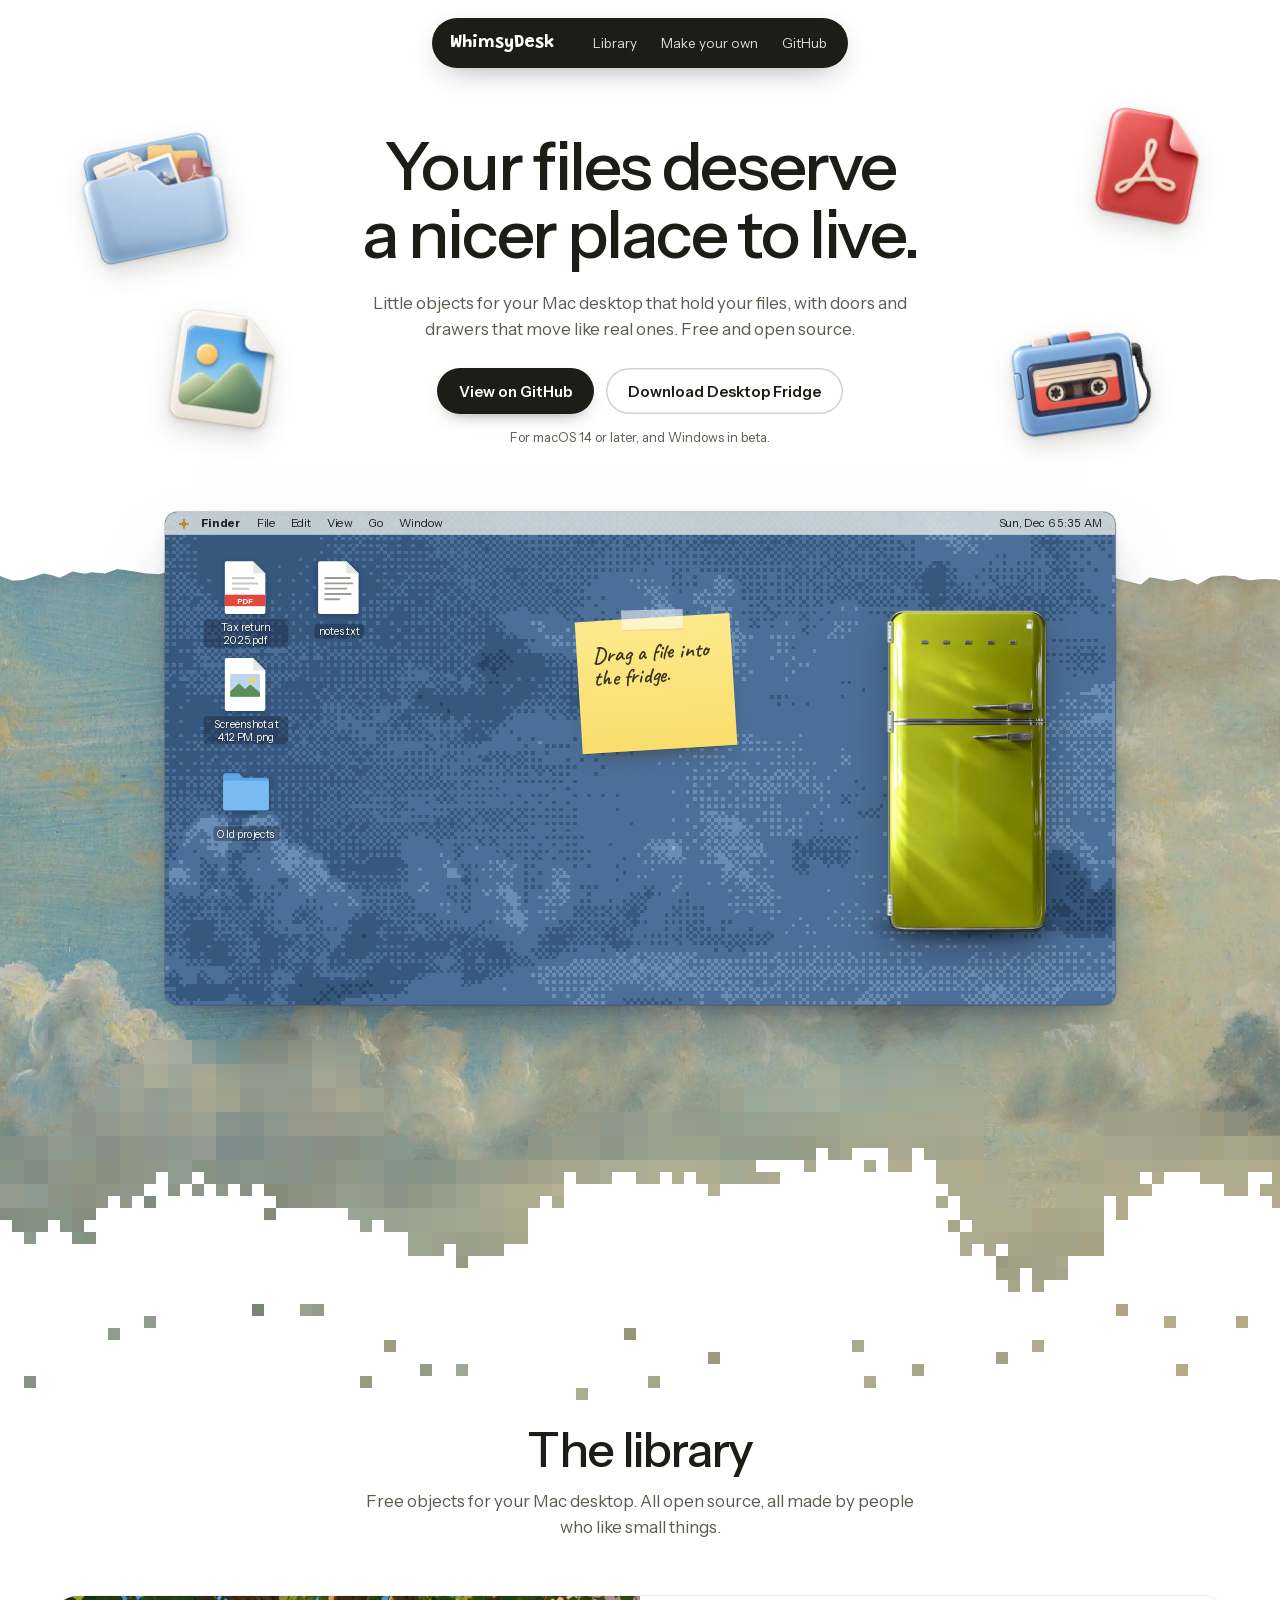
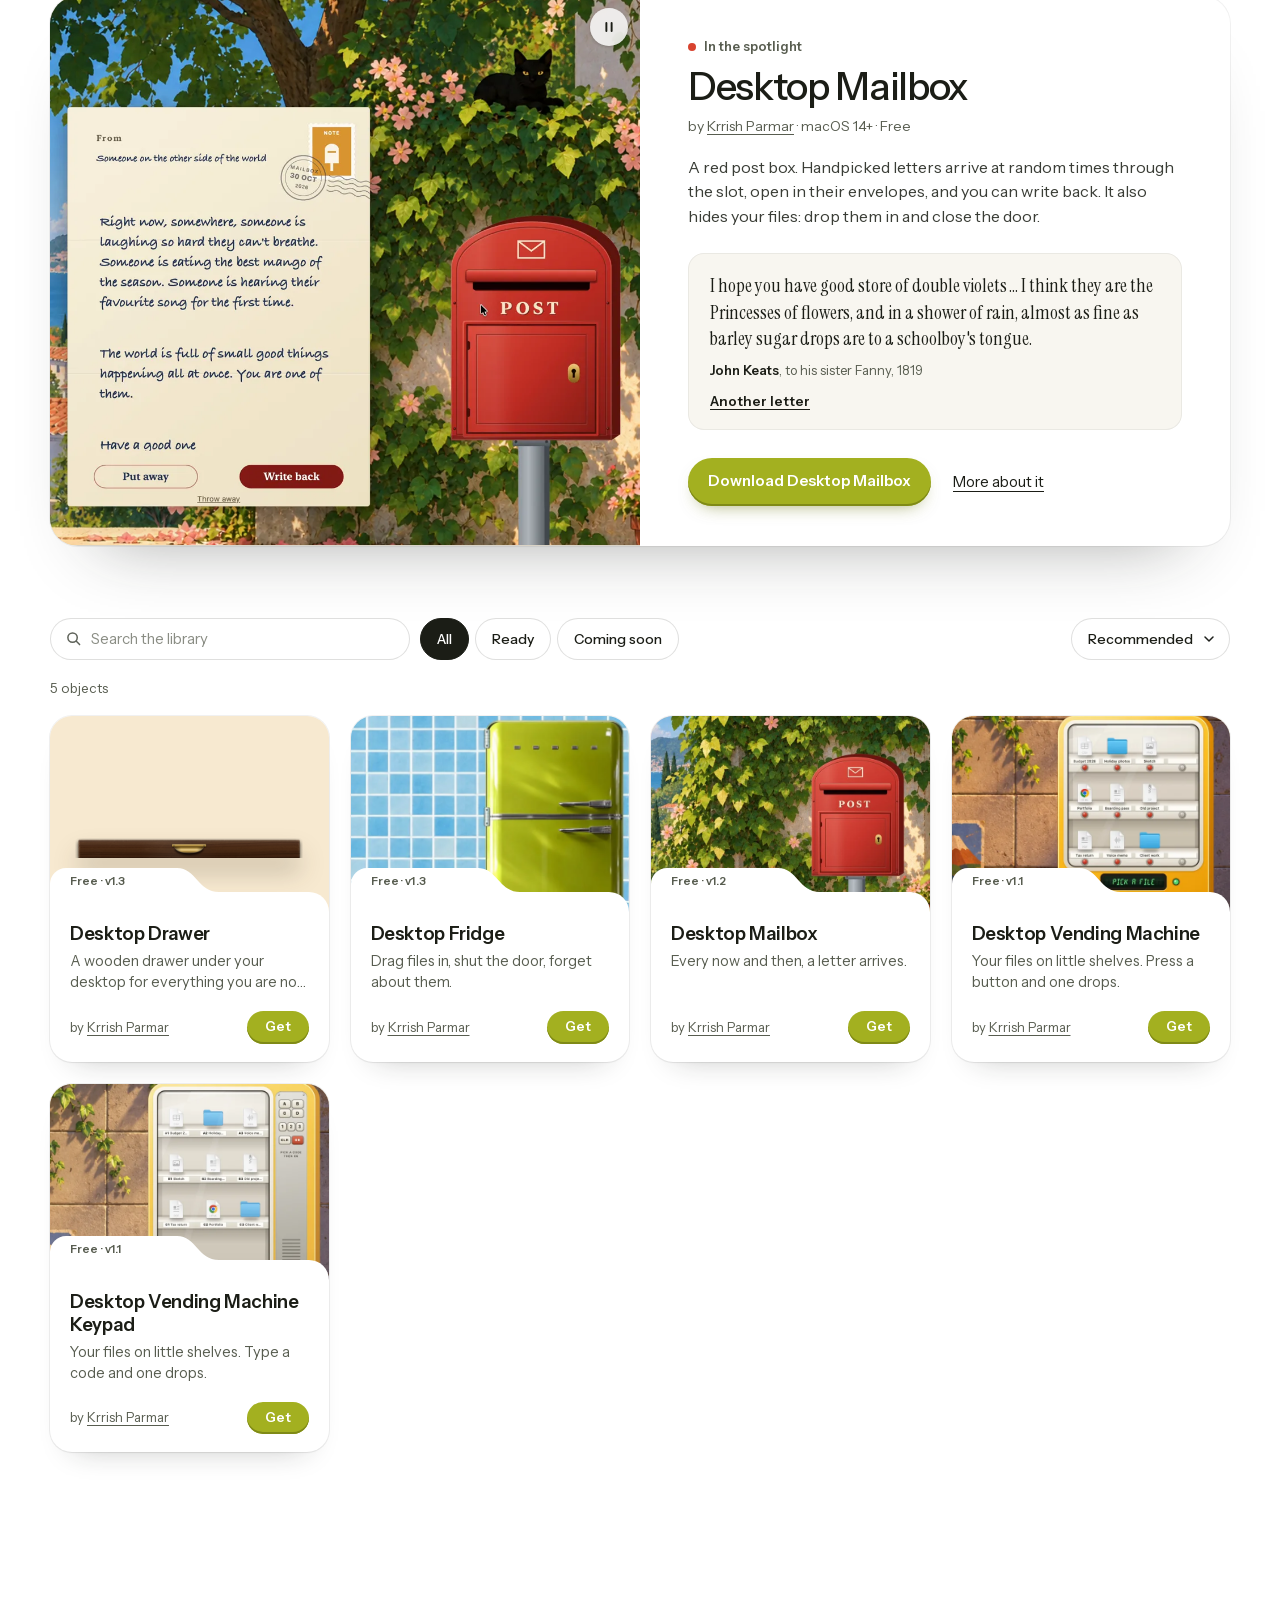
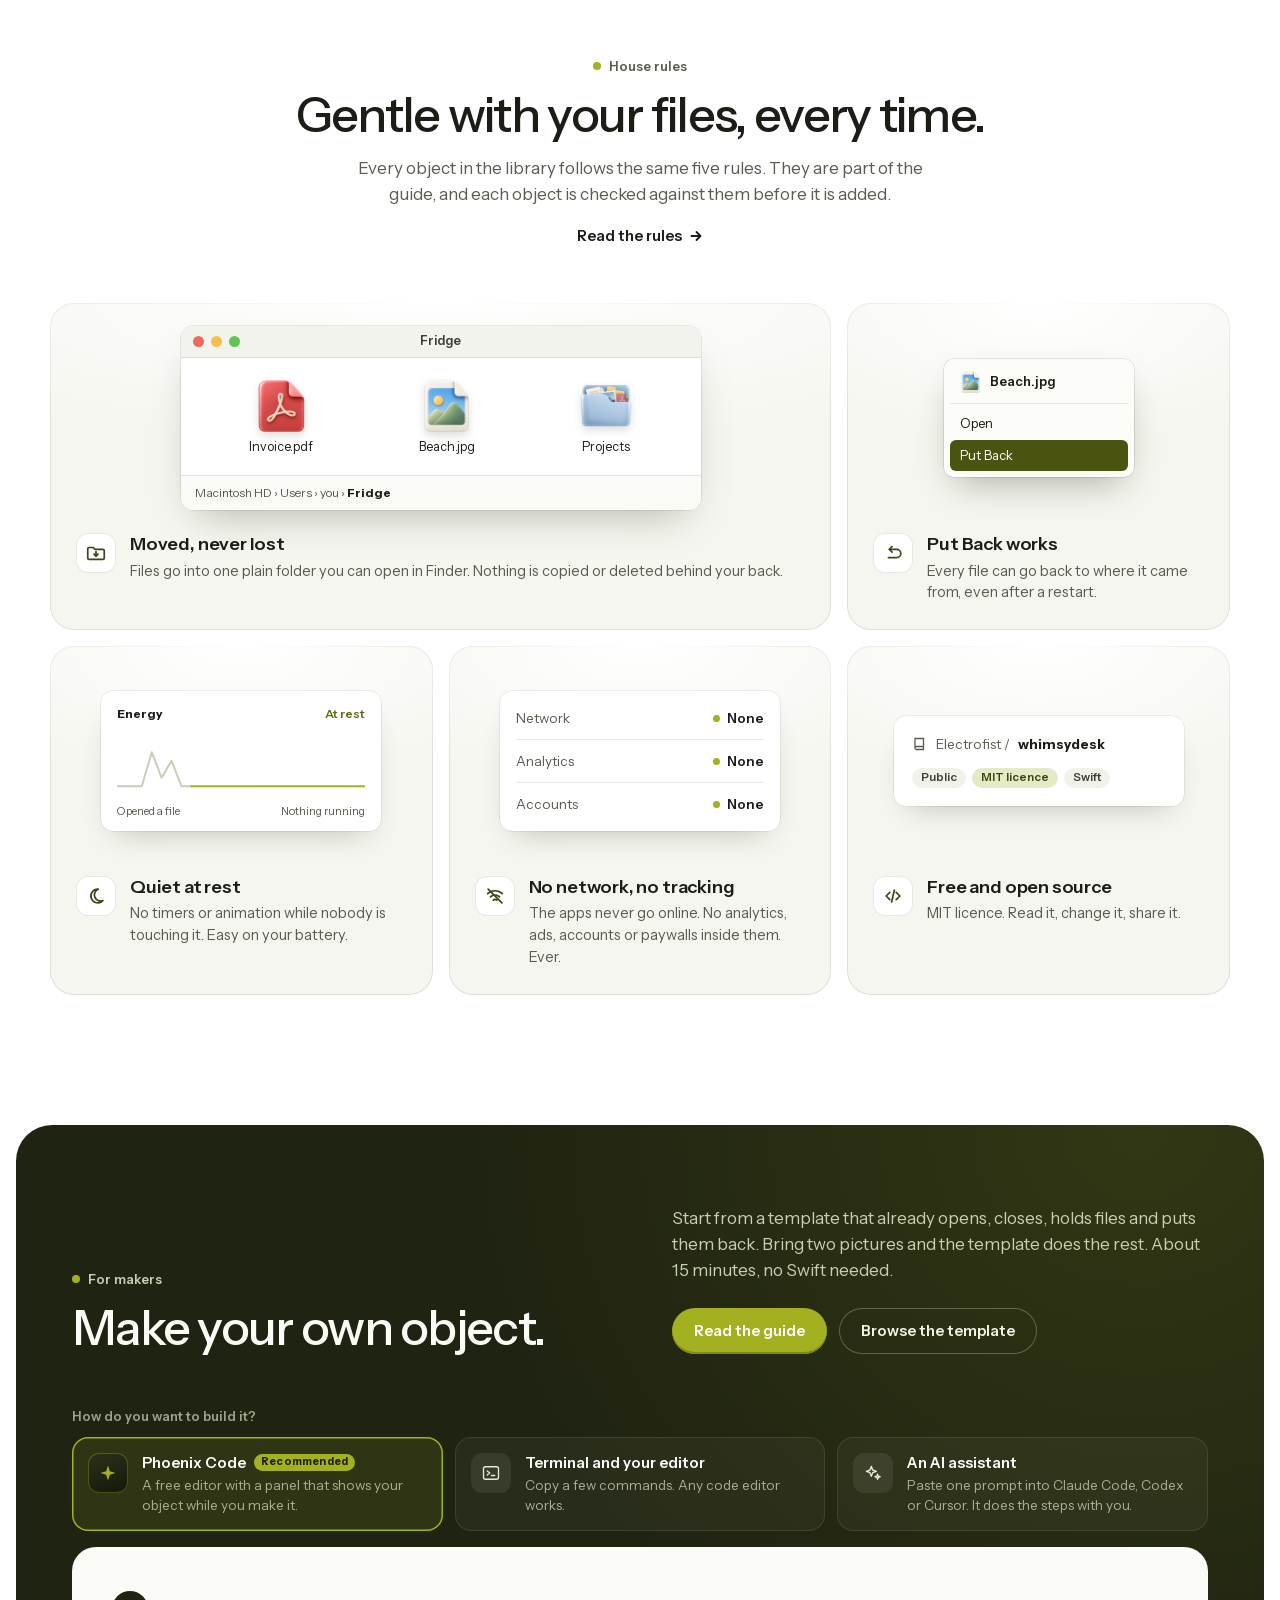
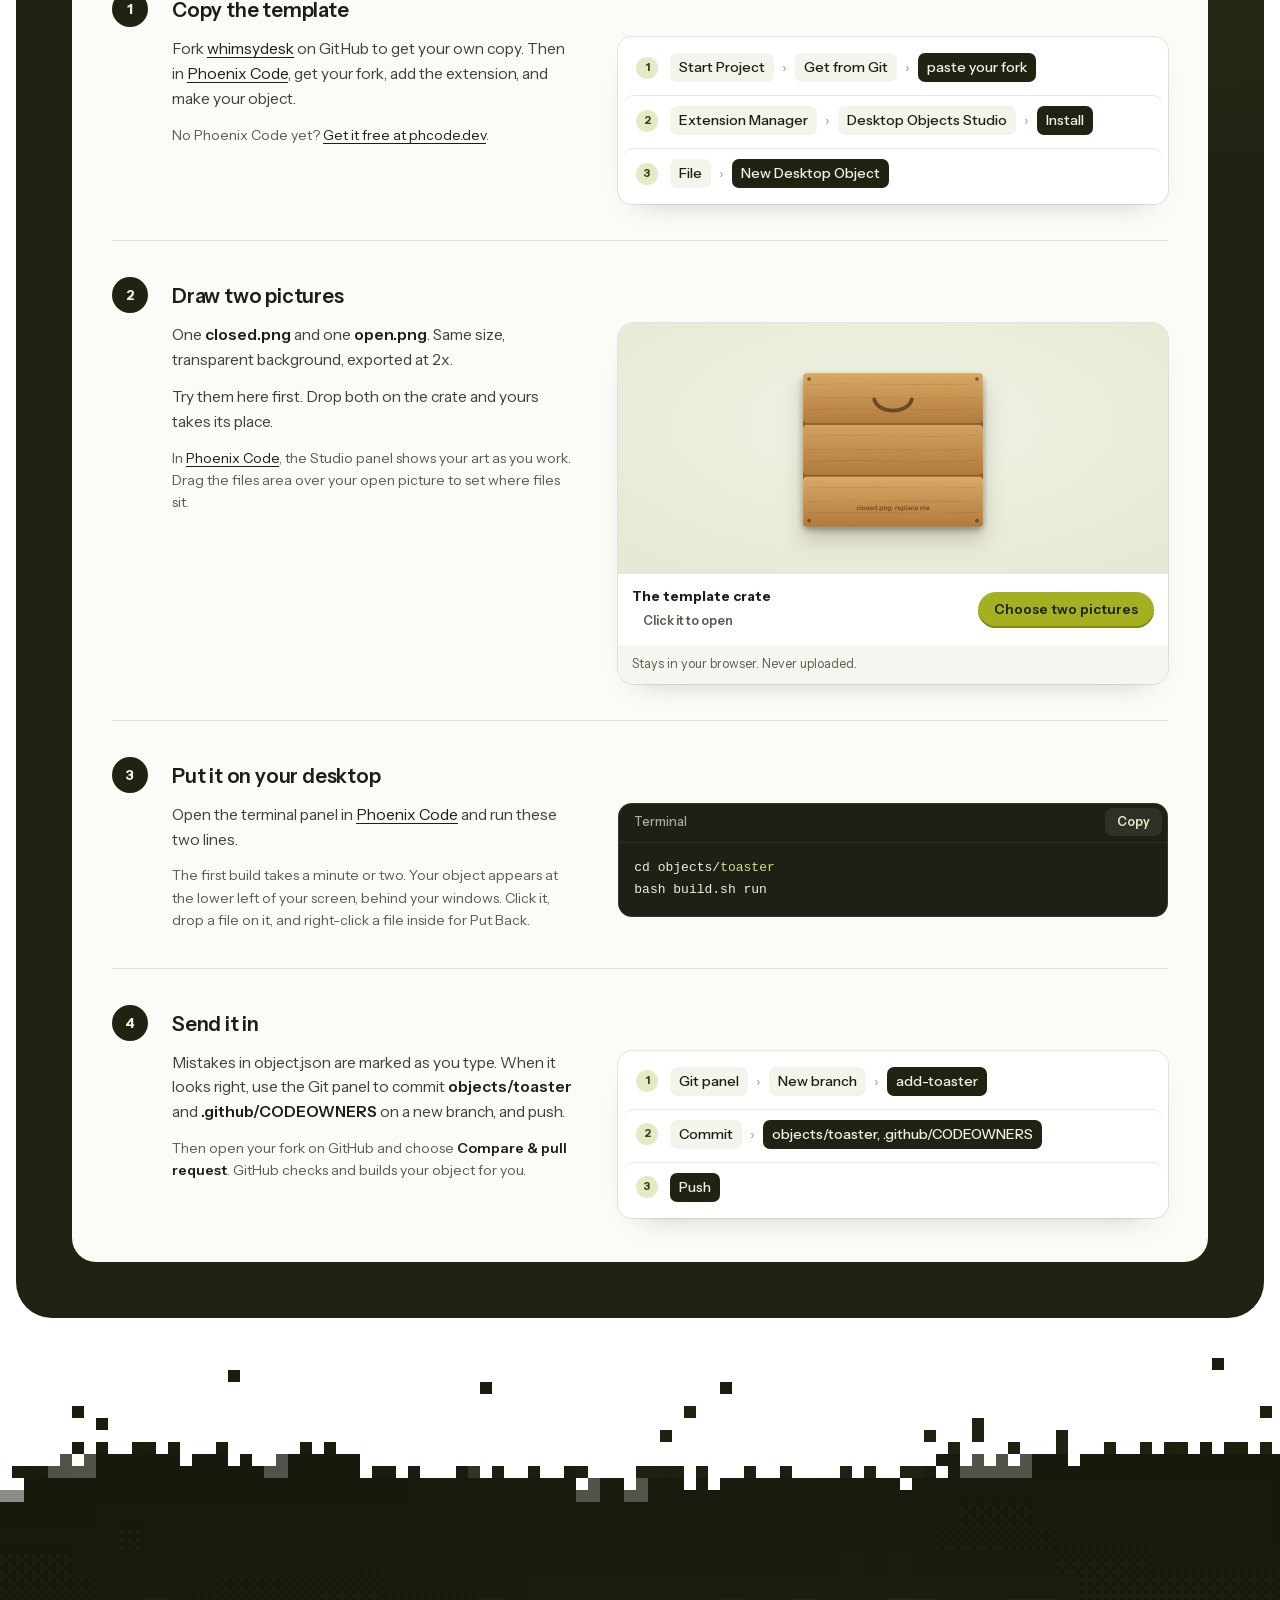
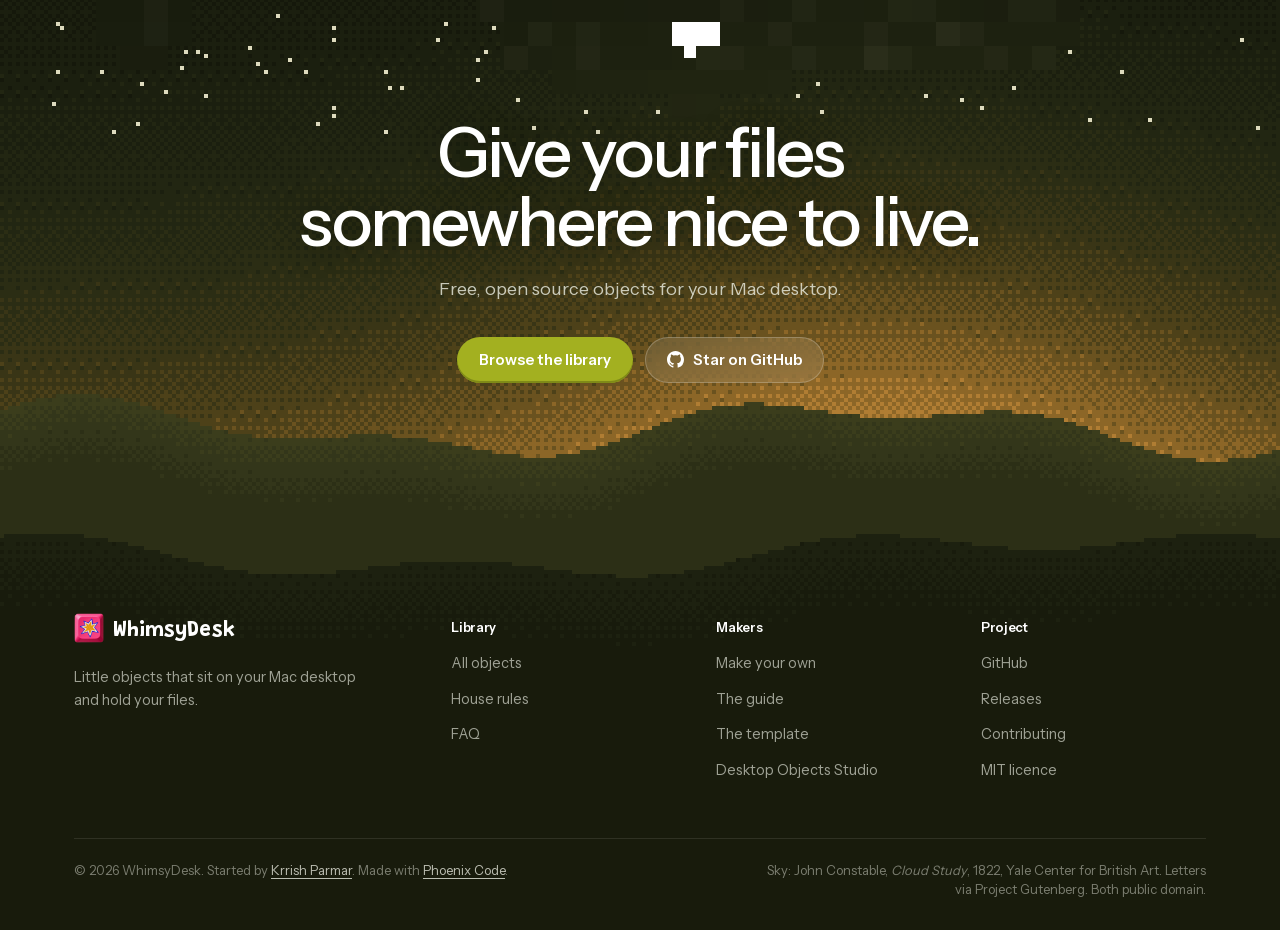
==== commit f4050196: "Website: shorter titles and descriptions, alt text for product images" ====
--- a/website/index.html
+++ b/website/index.html
@@ -21,7 +21,7 @@
   </script>
   <meta name="viewport" content="width=device-width, initial-scale=1">
   <title>WhimsyDesk: free desktop objects for your Mac that hold your files</title>
-  <meta name="description" content="Free, open source Mac apps that tidy your desktop: a fridge, a drawer, a mailbox and a vending machine that hold your files, with doors and drawers that move like real ones. For macOS 14 or later.">
+  <meta name="description" content="Free, open source Mac apps that hold your files: a fridge, a drawer, a mailbox and a vending machine, with doors that move like real ones. macOS 14+.">
   <link rel="canonical" href="https://whimsydesk.art/">
   <meta property="og:type" content="website">
   <meta property="og:site_name" content="WhimsyDesk">
@@ -113,7 +113,7 @@
           </div>
           <div class="files" id="files"></div>
           <button class="fridge" id="fridge" type="button" aria-label="Fridge. Closed. Press to open." aria-pressed="false">
-            <img class="fridge__closed" src="media/fridge.png" alt="" draggable="false">
+            <img class="fridge__closed" src="media/fridge.png" alt="Desktop Fridge, an olive fridge that holds files on a Mac desktop" draggable="false">
             <img class="fridge__open" src="media/fridge-open.png" alt="" draggable="false">
             <span class="fridge__shelf" id="shelf"></span>
           </button>
@@ -318,8 +318,8 @@
                 <canvas aria-hidden="true" hidden></canvas>
                 <div class="mk-try__drop" id="drop">
                   <button class="mk-try__obj" id="stage-obj" type="button" aria-pressed="false" aria-label="Your object. Closed. Press to open.">
-                    <img class="mk-try__art mk-try__art--closed" id="art-closed" src="media/template/closed.png" alt="" draggable="false">
-                    <img class="mk-try__art mk-try__art--open" id="art-open" src="media/template/open.png" alt="" draggable="false">
+                    <img class="mk-try__art mk-try__art--closed" id="art-closed" src="media/template/closed.png" alt="Example object made from the template, closed" draggable="false">
+                    <img class="mk-try__art mk-try__art--open" id="art-open" src="media/template/open.png" alt="Example object made from the template, open" draggable="false">
                   </button>
                   <p class="mk-try__veil" aria-hidden="true"><span>Drop closed.png and open.png</span></p>
                 </div>
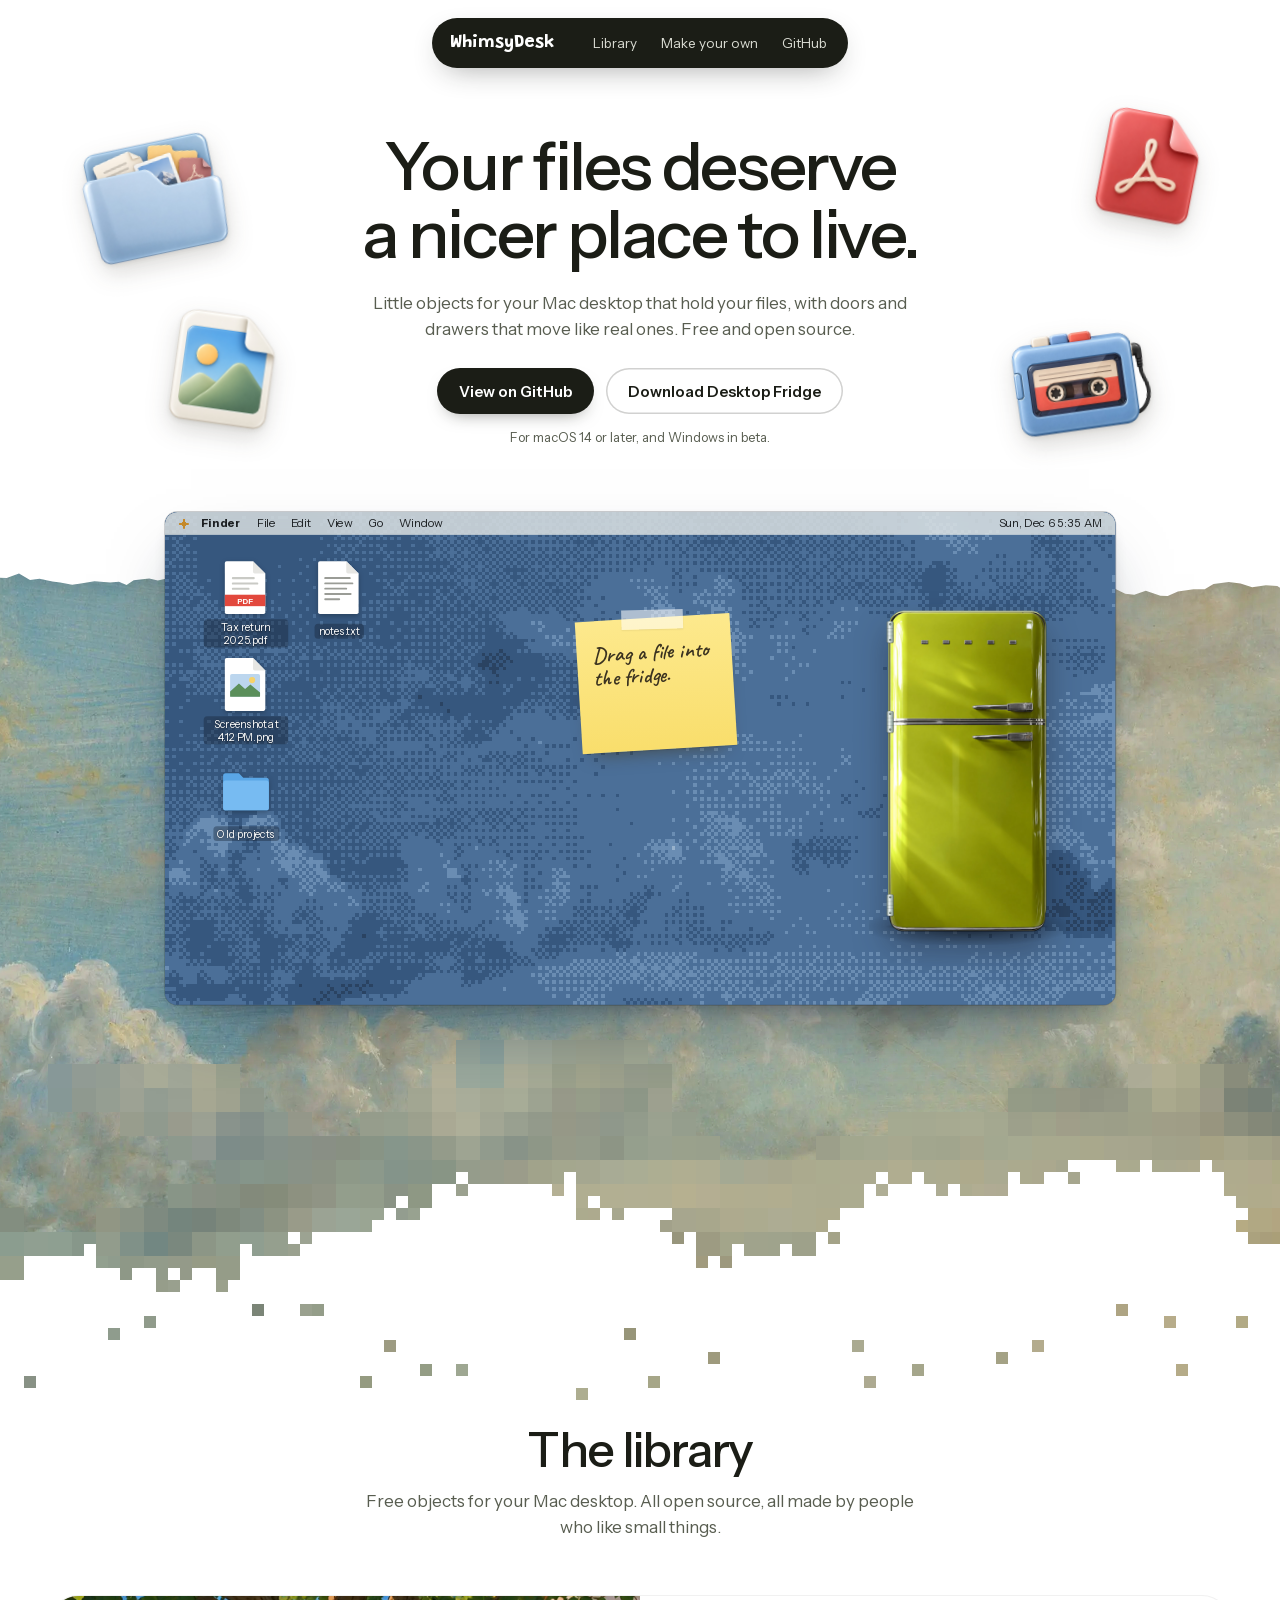
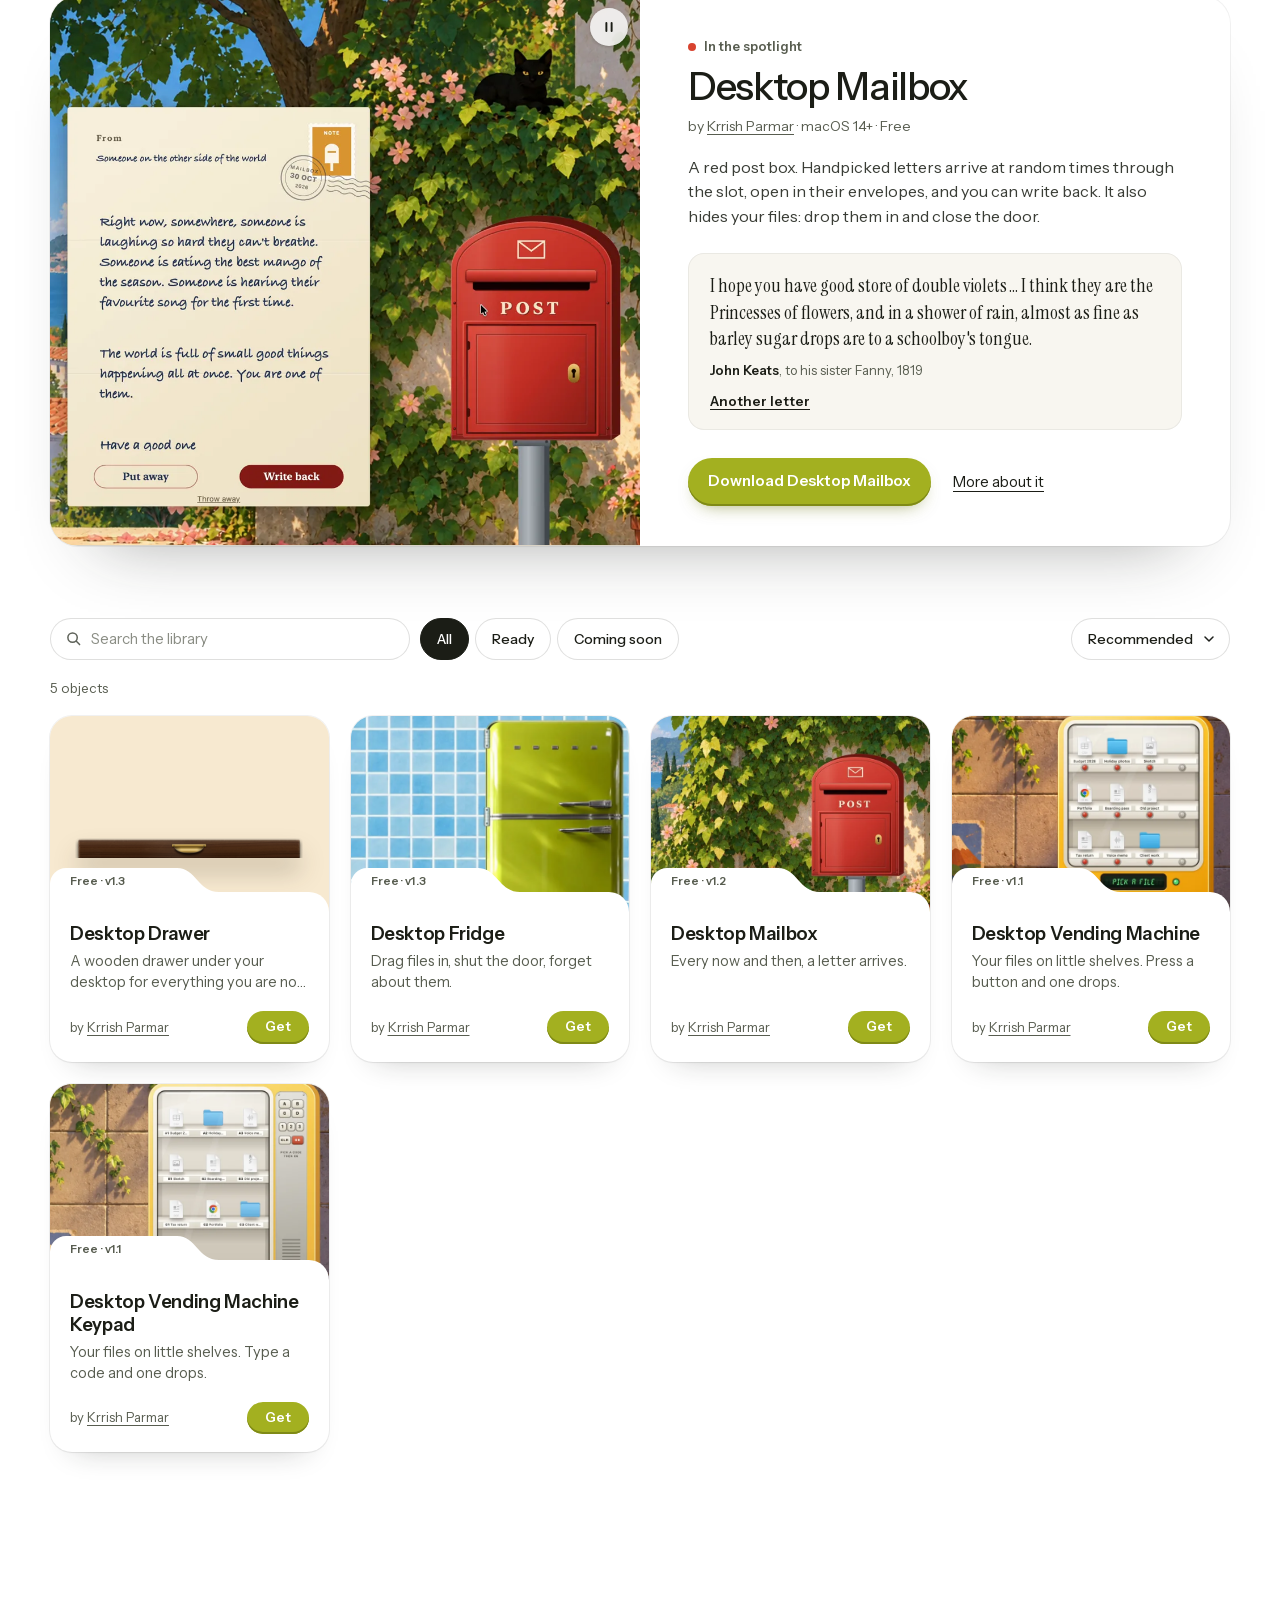
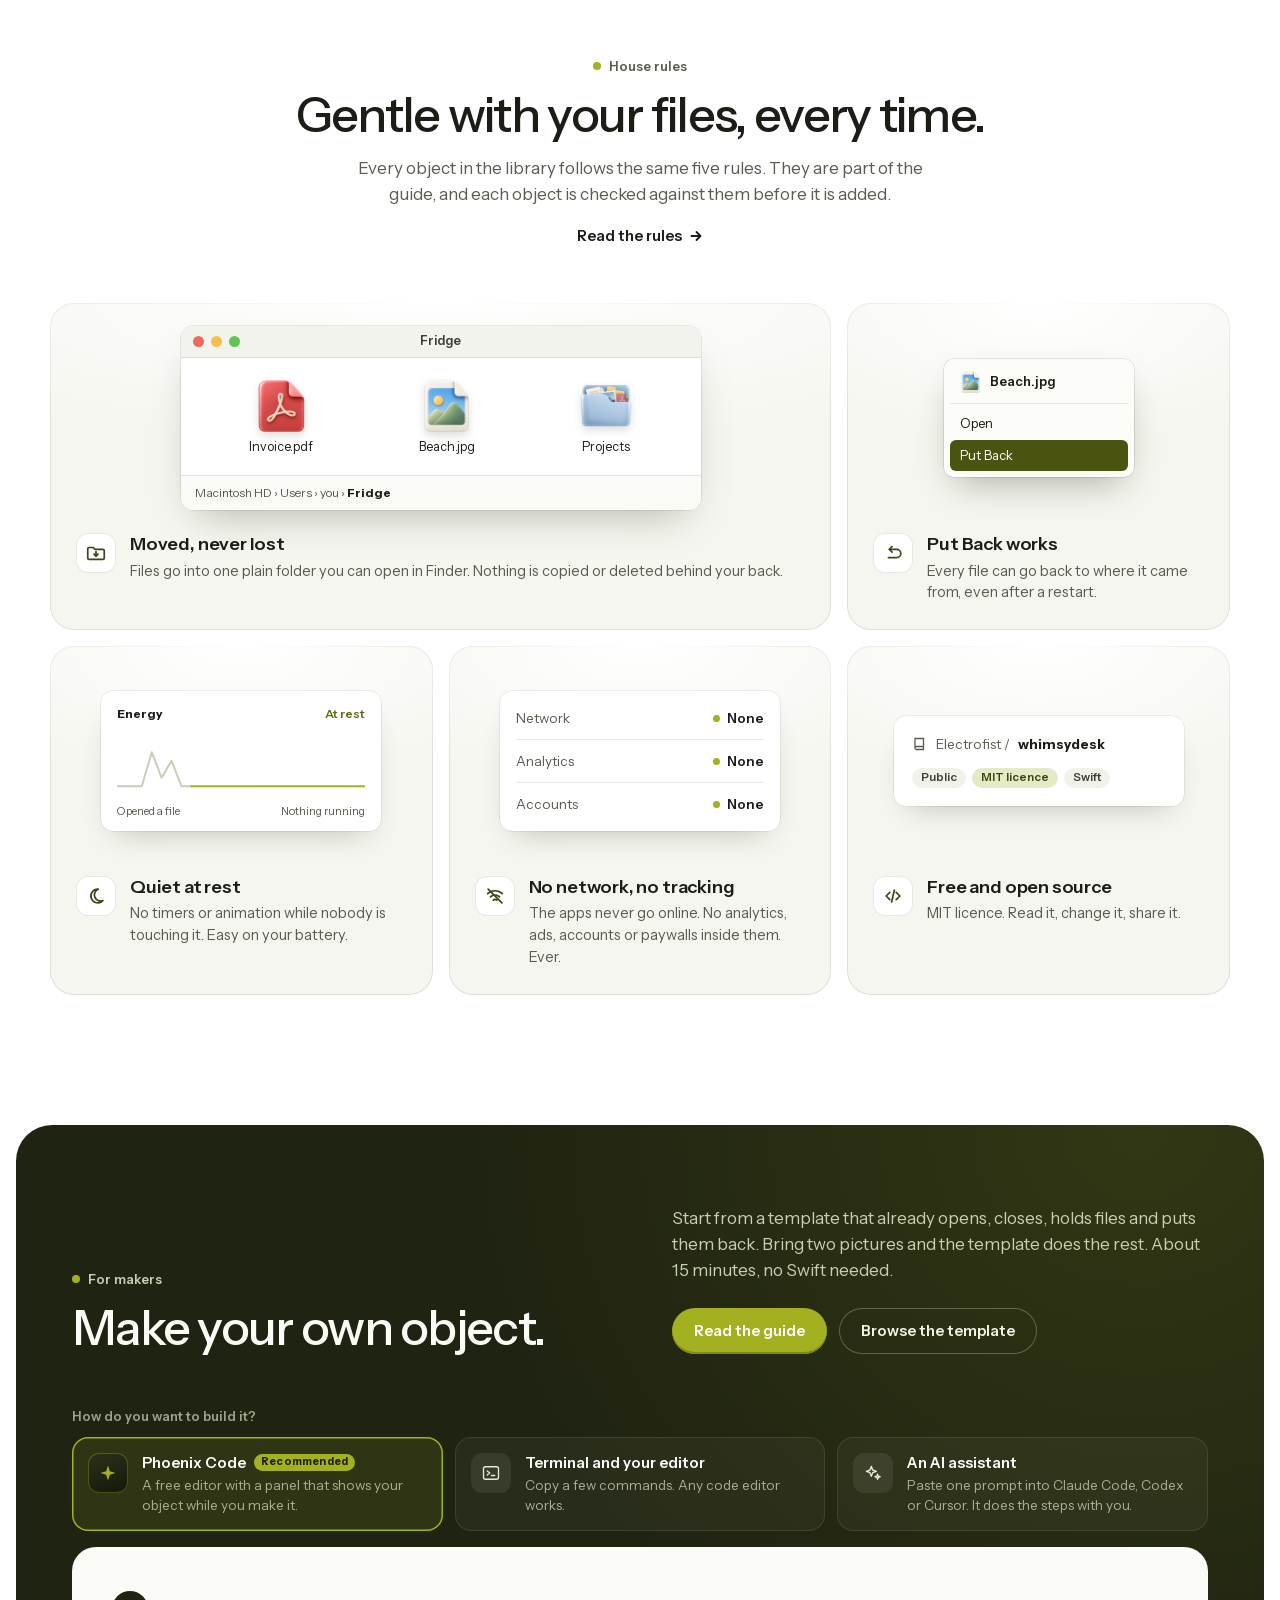
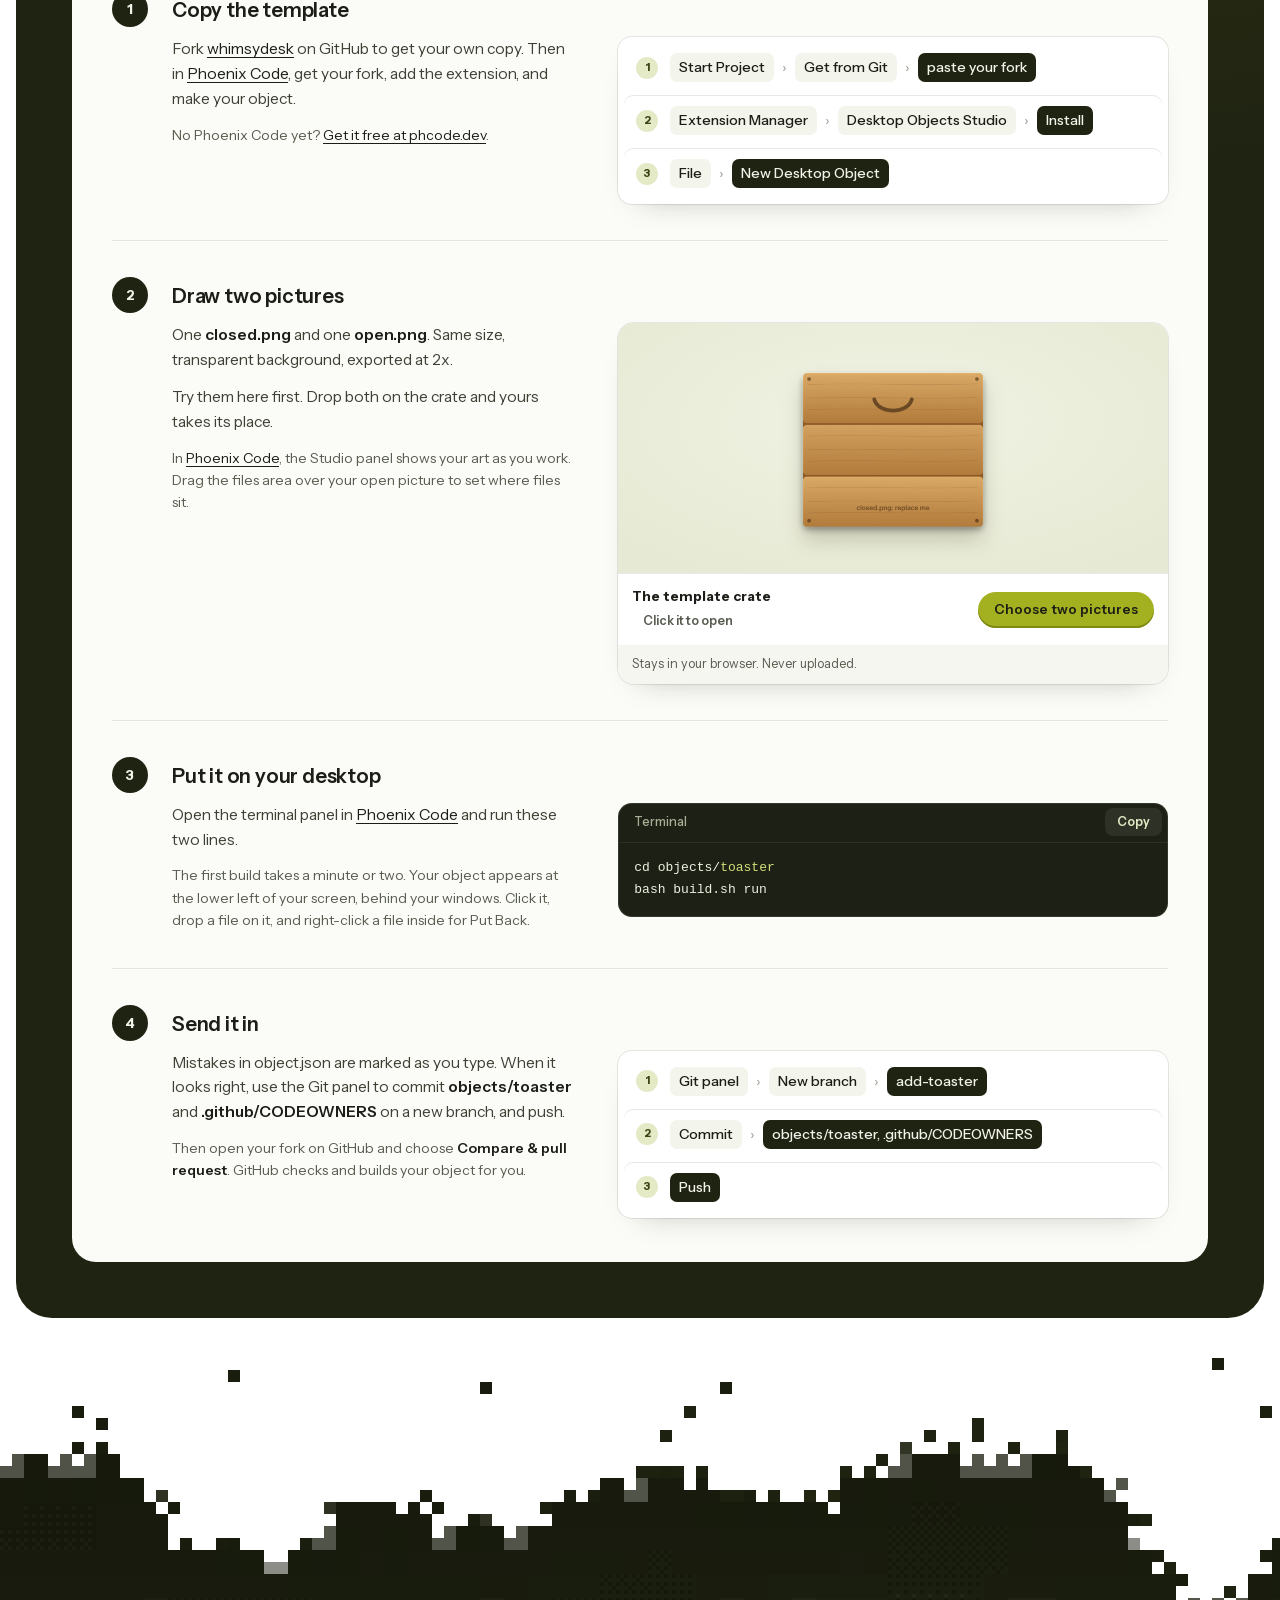
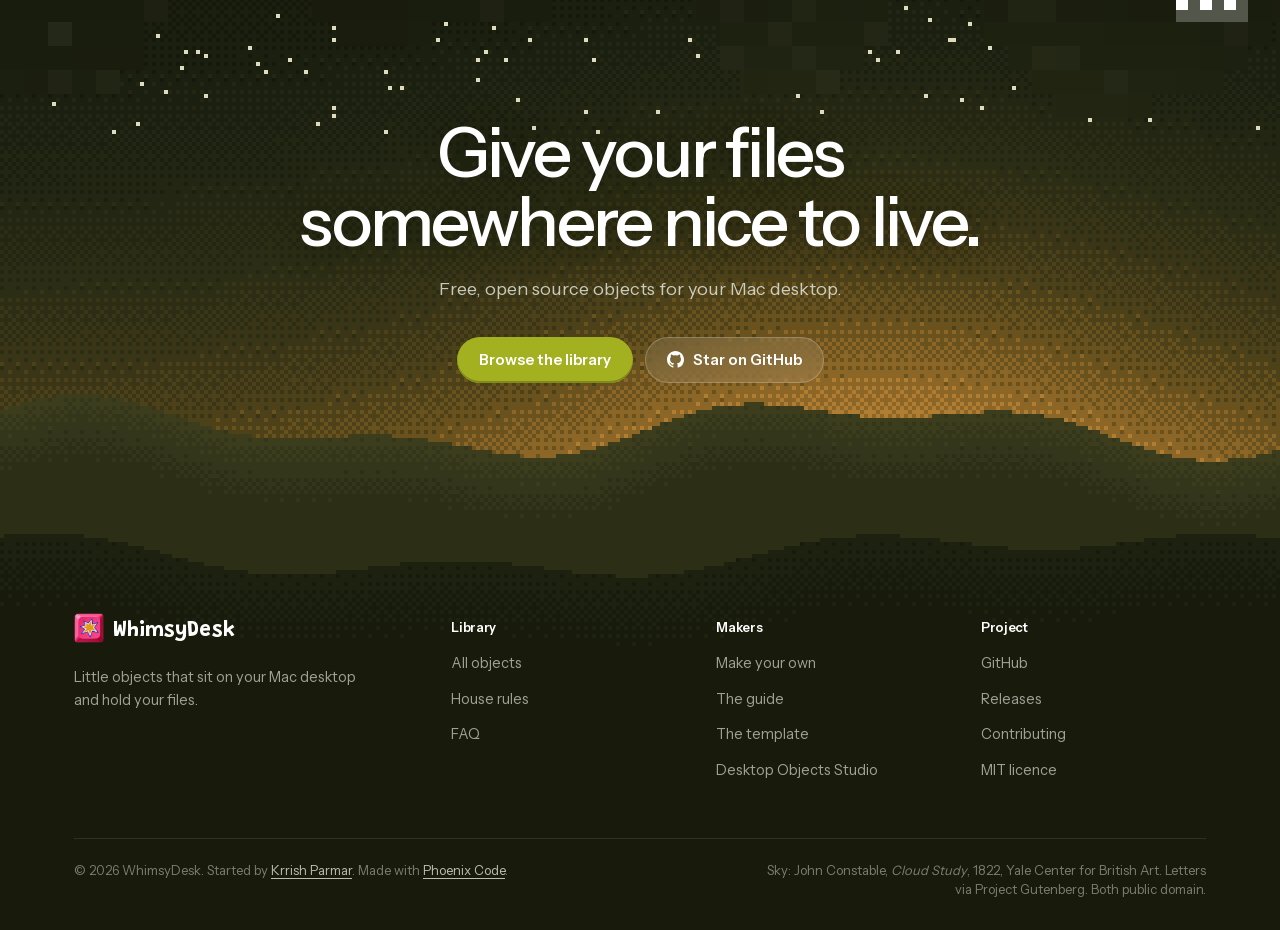
==== commit ed2a8022: "Website: FAQ and make-your-own guide pages" ====
--- a/website/index.html
+++ b/website/index.html
@@ -239,7 +239,7 @@
           <div>
             <p class="mk__lede">Start from a template that already opens, closes, holds files and puts them back. Bring two pictures and the template does the rest. About 15 minutes, no Swift needed.</p>
             <div class="mk__cta">
-              <a class="btn btn--olive" href="https://github.com/Electrofist/whimsydesk/blob/main/docs/make-your-own.md">Read the guide</a>
+              <a class="btn btn--olive" href="make-your-own/">Read the guide</a>
               <a class="btn btn--line" href="https://github.com/Electrofist/whimsydesk/tree/main/templates/object">Browse the template</a>
             </div>
           </div>
@@ -416,14 +416,14 @@
             <ul>
               <li><a href="#objects">All objects</a></li>
               <li><a href="#rules">House rules</a></li>
-              <li><a href="https://github.com/Electrofist/whimsydesk/blob/main/docs/faq.md">FAQ</a></li>
+              <li><a href="faq/">FAQ</a></li>
             </ul>
           </nav>
           <nav class="dk-col" aria-label="Makers">
             <h3>Makers</h3>
             <ul>
               <li><a href="#make">Make your own</a></li>
-              <li><a href="https://github.com/Electrofist/whimsydesk/blob/main/docs/make-your-own.md">The guide</a></li>
+              <li><a href="make-your-own/">The guide</a></li>
               <li><a href="https://github.com/Electrofist/whimsydesk/tree/main/templates/object">The template</a></li>
               <li><a href="https://github.com/Electrofist/desktop-objects-phoenix">Desktop Objects Studio</a></li>
             </ul>
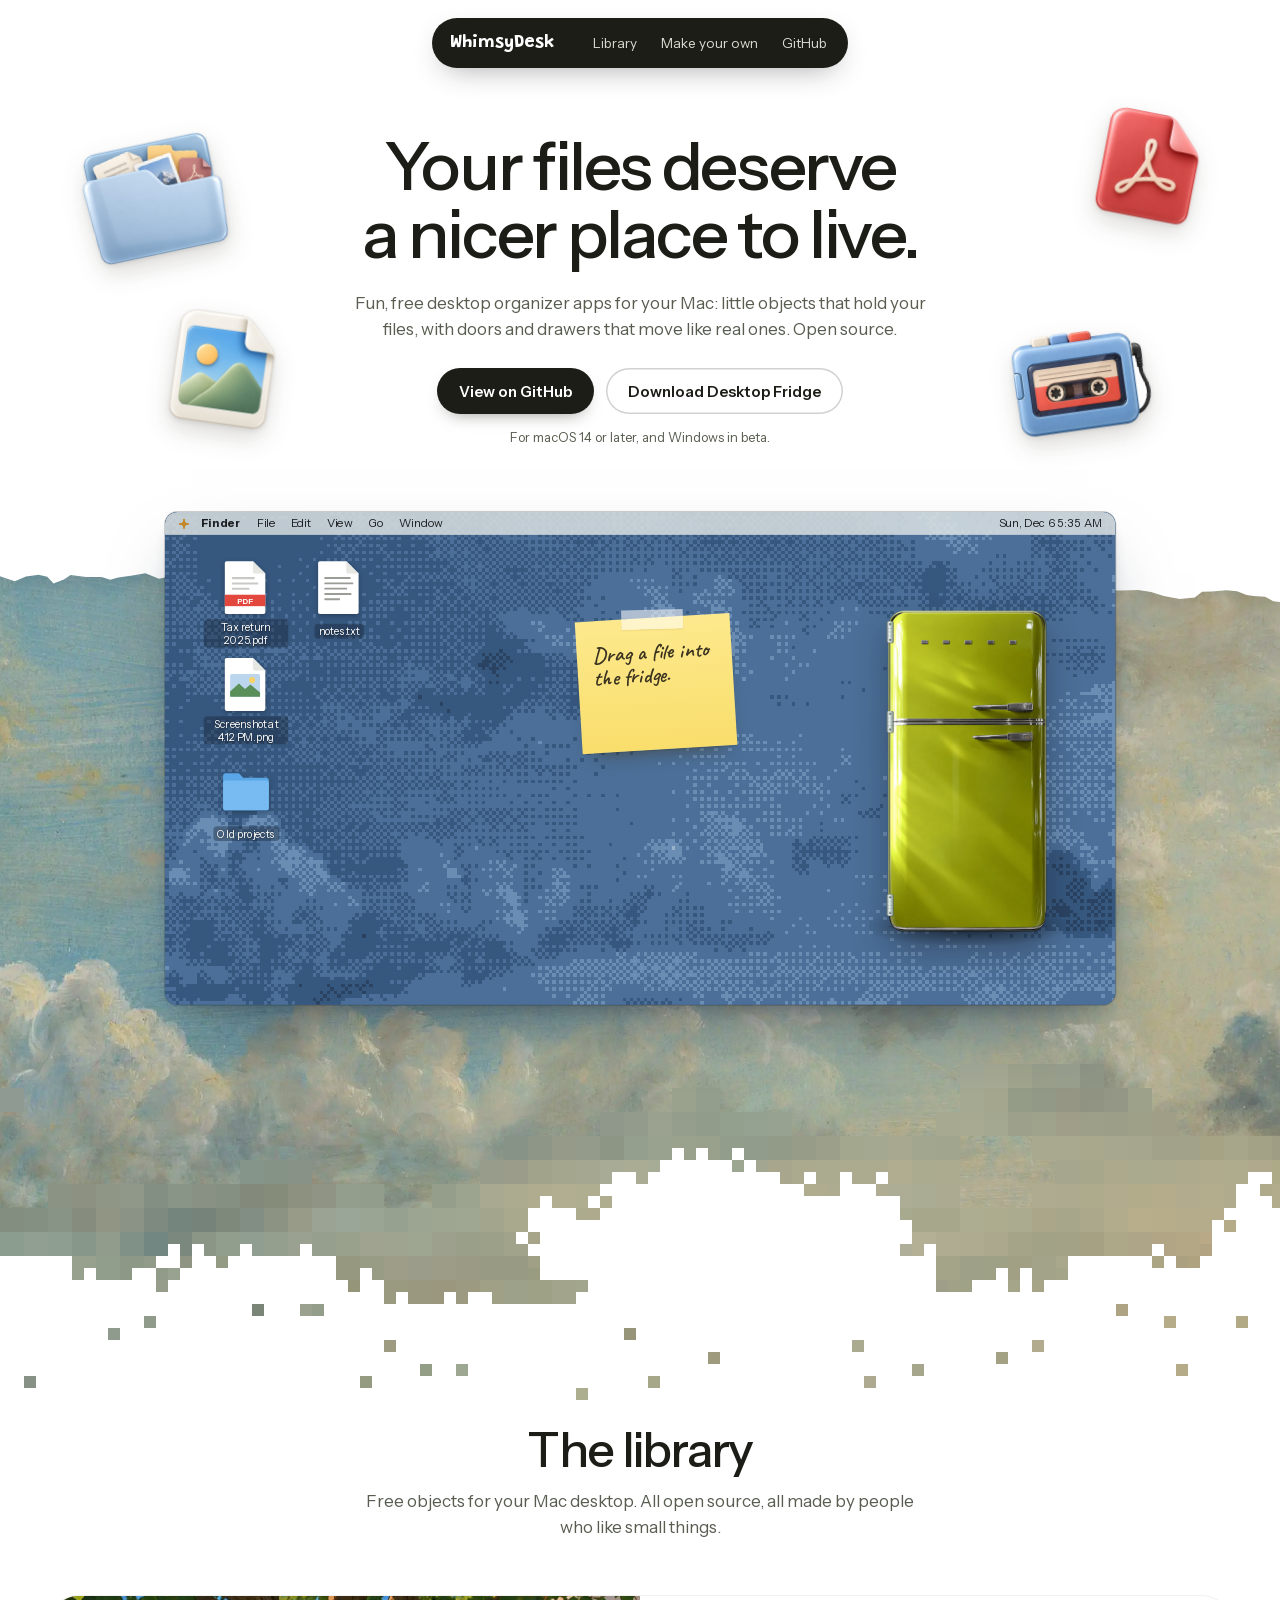
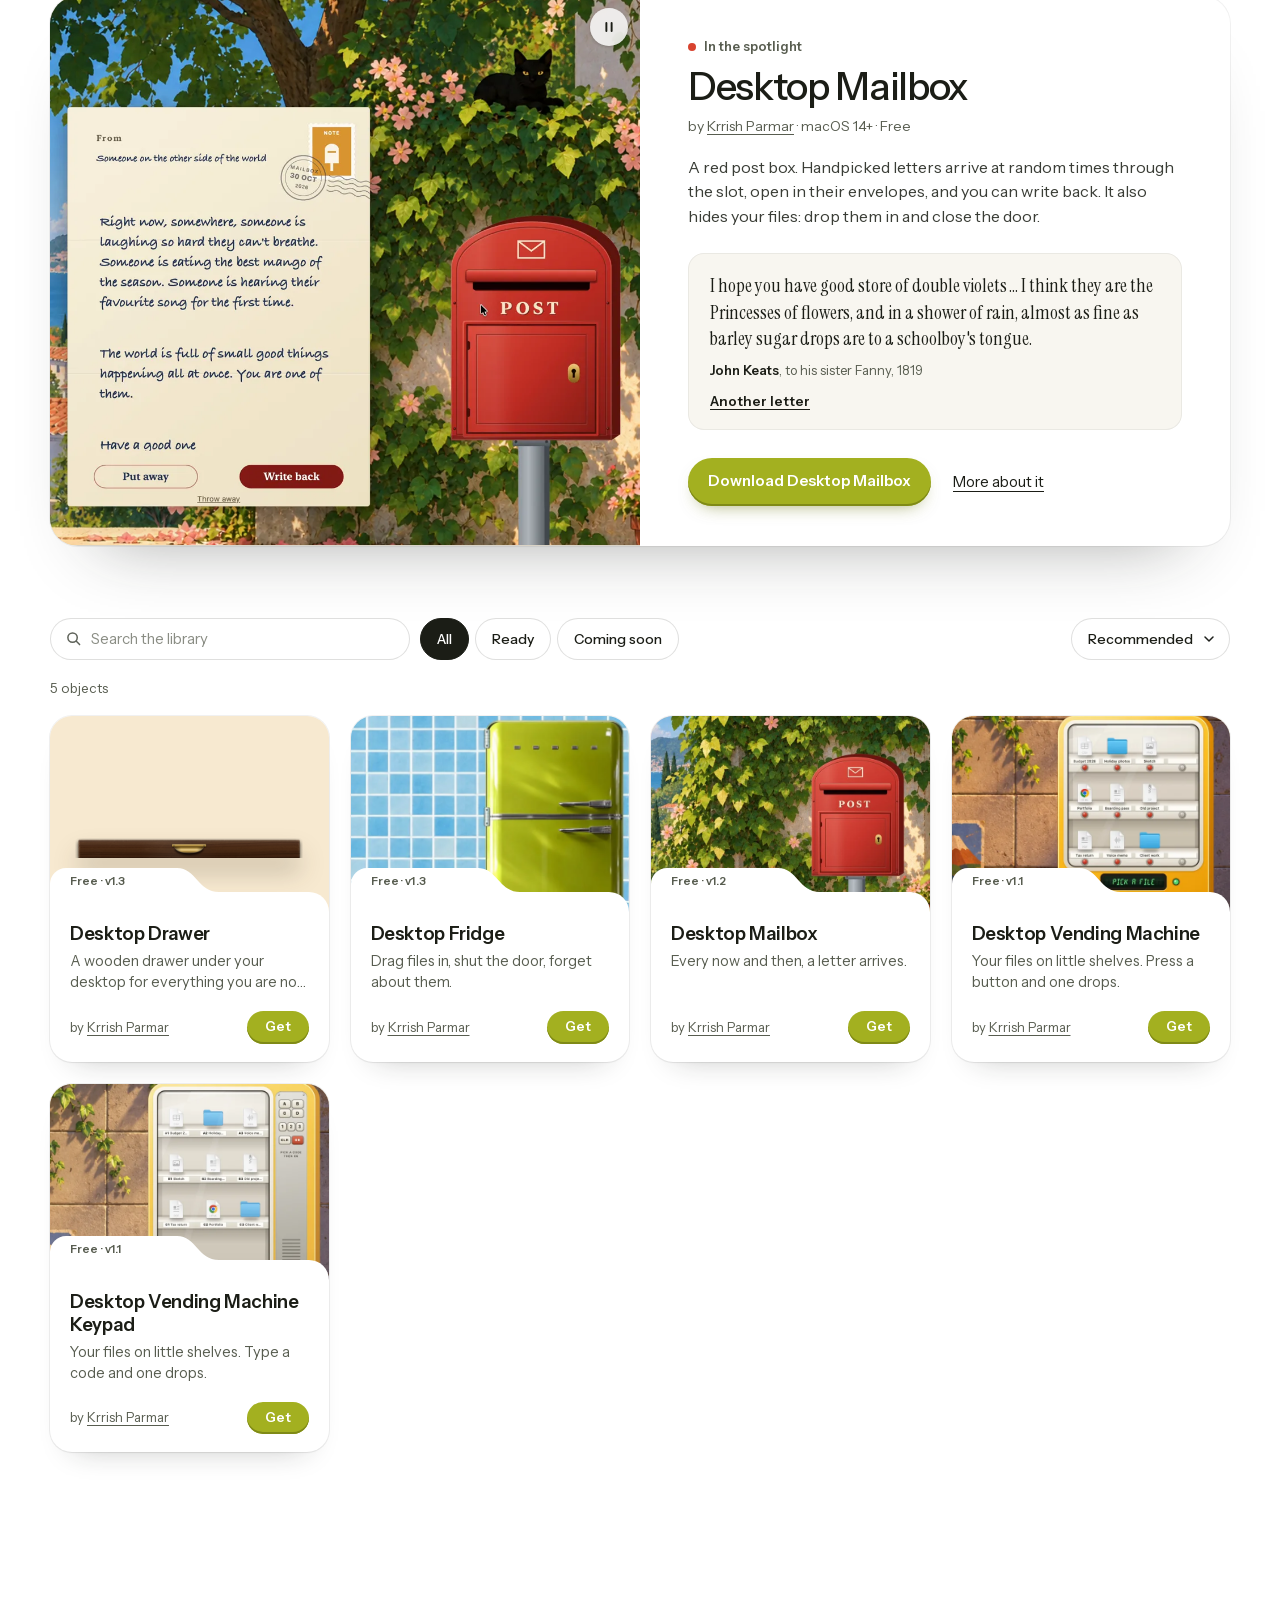
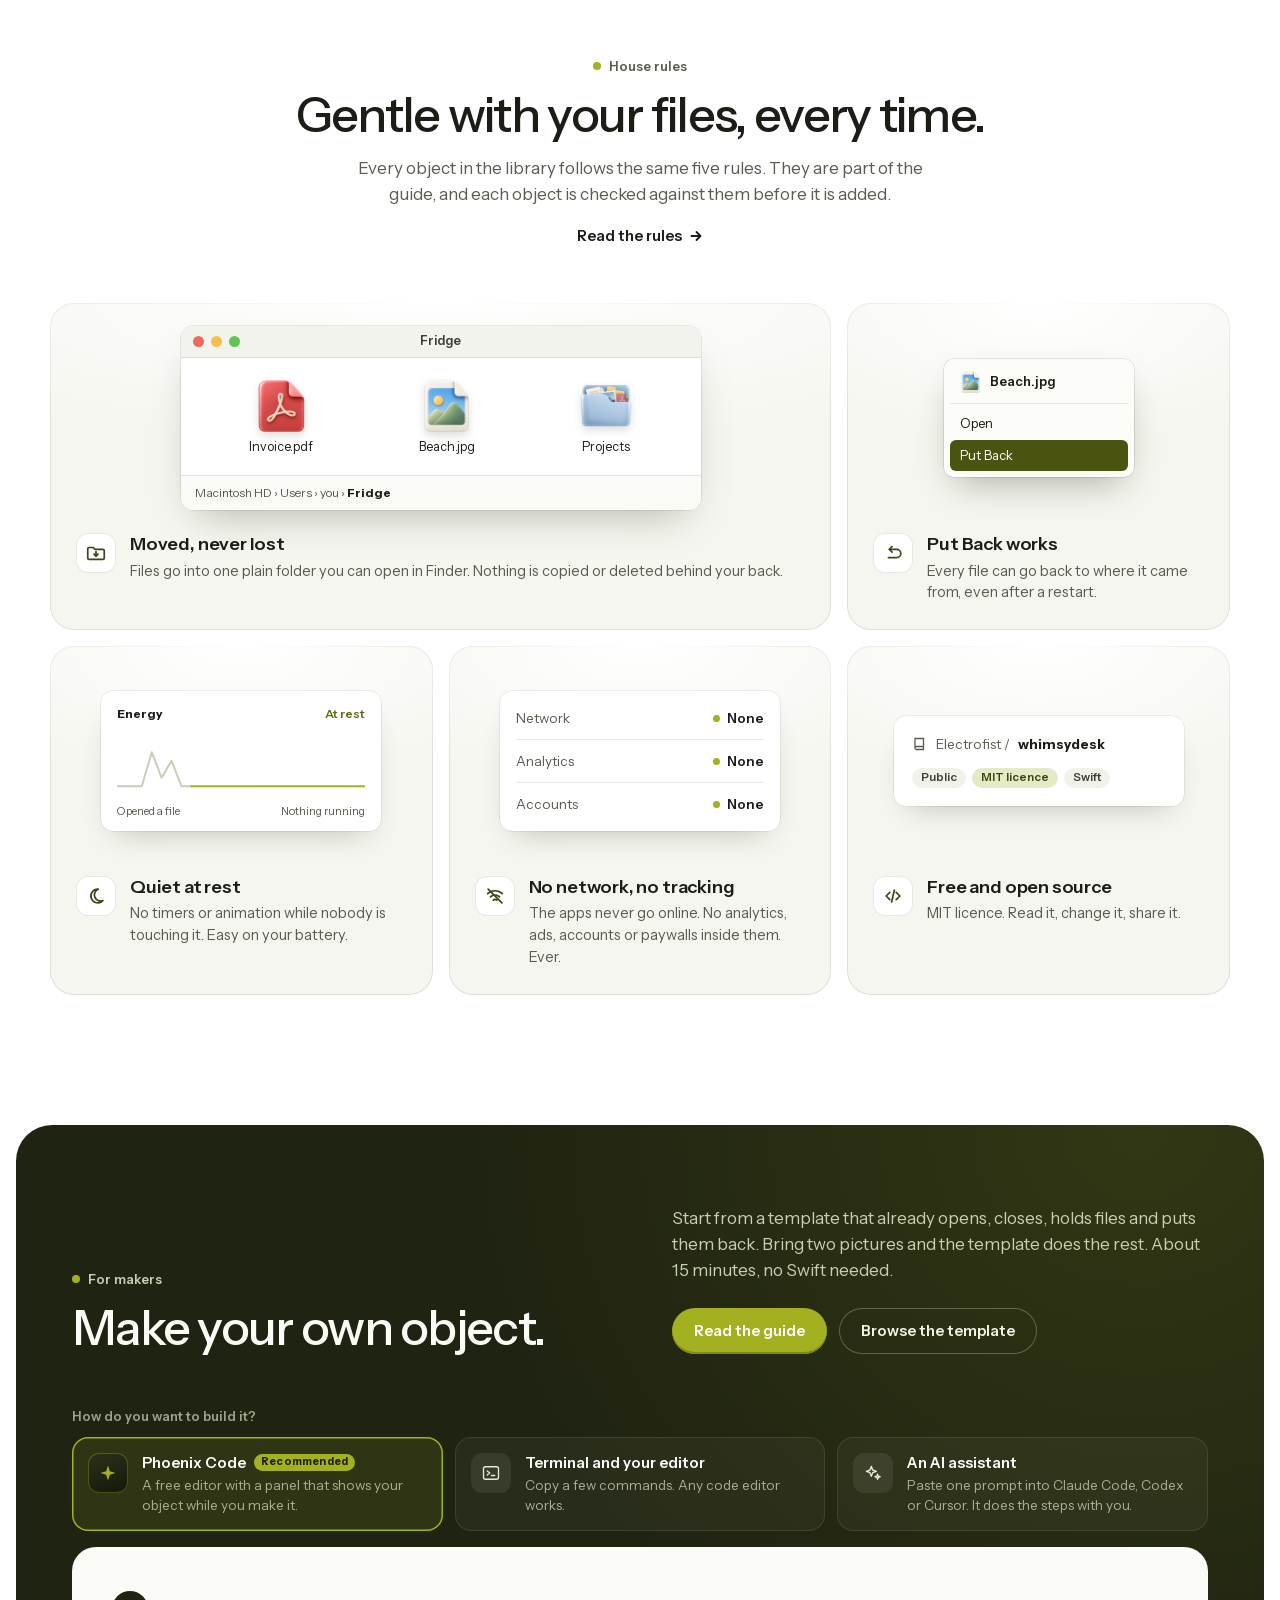
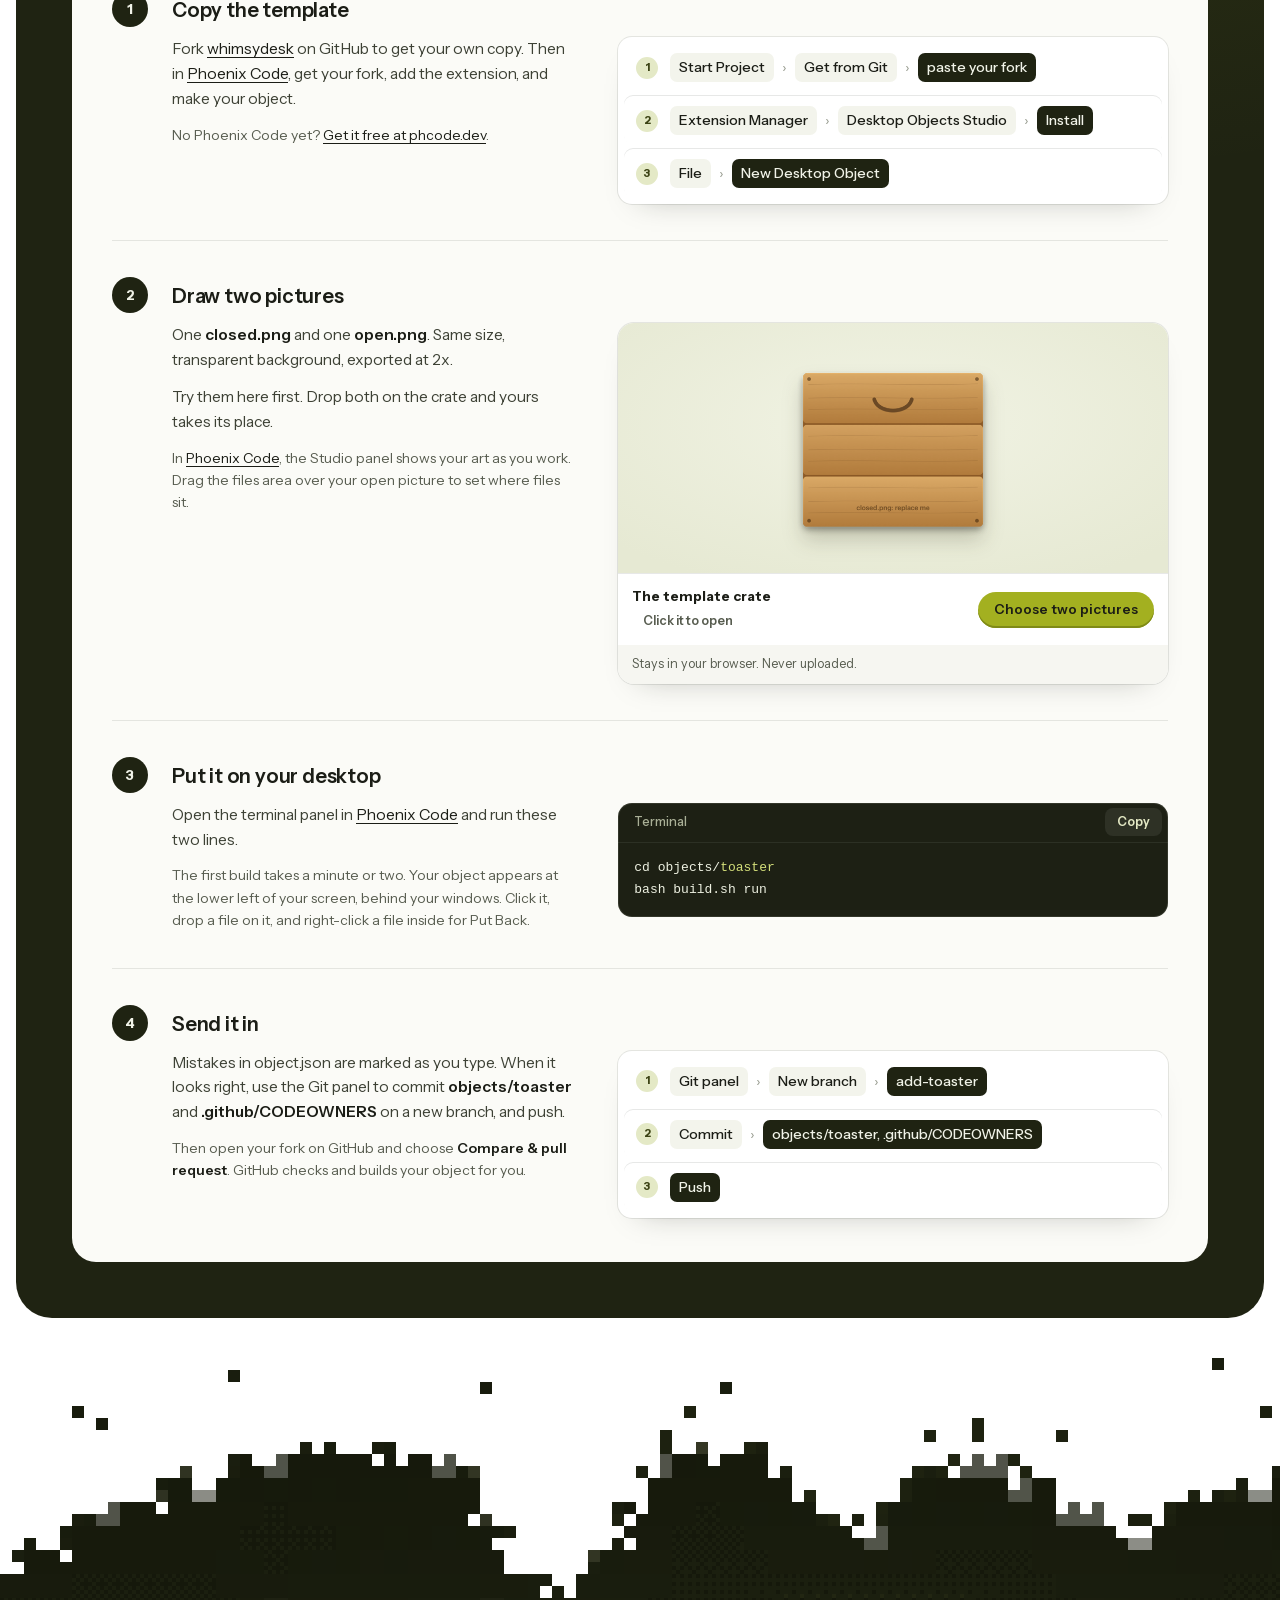
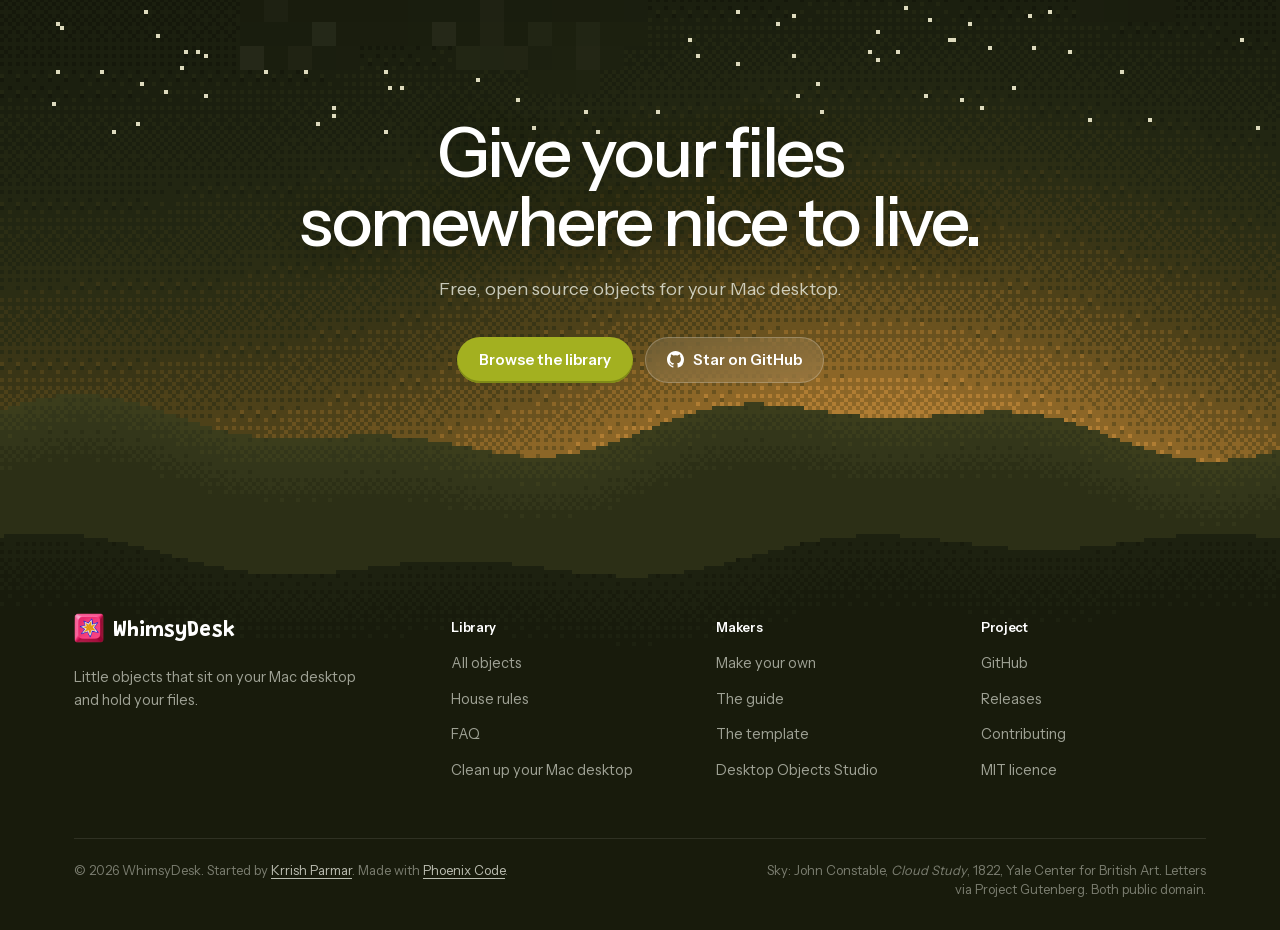
==== commit b5e727ff: "Website: search-friendly copy, video markup, and a guide to cleaning up the Mac desktop" ====
--- a/website/index.html
+++ b/website/index.html
@@ -20,13 +20,13 @@
     })(window, document, "clarity", "script", "z6915i3wmu");
   </script>
   <meta name="viewport" content="width=device-width, initial-scale=1">
-  <title>WhimsyDesk: free desktop objects for your Mac that hold your files</title>
-  <meta name="description" content="Free, open source Mac apps that hold your files: a fridge, a drawer, a mailbox and a vending machine, with doors that move like real ones. macOS 14+.">
+  <title>WhimsyDesk: fun, free desktop organizer apps for Mac</title>
+  <meta name="description" content="Fun, free desktop organizer apps for Mac. Drop files into a fridge, a drawer, a mailbox or a vending machine, and put them back with a click. Open source.">
   <link rel="canonical" href="https://whimsydesk.art/">
   <meta property="og:type" content="website">
   <meta property="og:site_name" content="WhimsyDesk">
-  <meta property="og:title" content="WhimsyDesk: little objects for your Mac desktop">
-  <meta property="og:description" content="A fridge, a drawer, a mailbox and a vending machine that live on your Mac desktop and hold your files. Free and open source.">
+  <meta property="og:title" content="WhimsyDesk: fun desktop organizer apps for Mac">
+  <meta property="og:description" content="Drop your files into a fridge, a drawer, a mailbox or a vending machine on your Mac desktop. Free, open source desktop organizer apps.">
   <meta property="og:url" content="https://whimsydesk.art/">
   <meta property="og:image" content="https://whimsydesk.art/media/og.png">
   <meta property="og:image:width" content="1200">
@@ -34,7 +34,7 @@
   <meta name="twitter:card" content="summary_large_image">
   <meta name="theme-color" content="#ffffff">
   <!-- seo:jsonld -->
-  <script type="application/ld+json">{"@context": "https://schema.org", "@graph": [{"@type": "WebSite", "@id": "https://whimsydesk.art/#site", "url": "https://whimsydesk.art/", "name": "WhimsyDesk", "description": "Free, open source objects for your Mac desktop that hold your files."}, {"@type": "Organization", "@id": "https://whimsydesk.art/#org", "name": "WhimsyDesk", "url": "https://whimsydesk.art/", "logo": "https://whimsydesk.art/media/apple-touch-icon.png", "sameAs": ["https://github.com/Electrofist/whimsydesk"]}, {"@type": "ItemList", "name": "WhimsyDesk objects", "itemListElement": [{"@type": "ListItem", "position": 1, "url": "https://whimsydesk.art/desktop-drawer/", "name": "Desktop Drawer"}, {"@type": "ListItem", "position": 2, "url": "https://whimsydesk.art/desktop-fridge/", "name": "Desktop Fridge"}, {"@type": "ListItem", "position": 3, "url": "https://whimsydesk.art/desktop-mailbox/", "name": "Desktop Mailbox"}, {"@type": "ListItem", "position": 4, "url": "https://whimsydesk.art/desktop-vending-machine-keypad/", "name": "Desktop Vending Machine Keypad"}, {"@type": "ListItem", "position": 5, "url": "https://whimsydesk.art/desktop-vending-machine/", "name": "Desktop Vending Machine"}]}]}</script>
+  <script type="application/ld+json">{"@context": "https://schema.org", "@graph": [{"@type": "WebSite", "@id": "https://whimsydesk.art/#site", "url": "https://whimsydesk.art/", "name": "WhimsyDesk", "description": "Fun, free, open source desktop organizer apps for Mac: objects that hold your files."}, {"@type": "Organization", "@id": "https://whimsydesk.art/#org", "name": "WhimsyDesk", "url": "https://whimsydesk.art/", "logo": "https://whimsydesk.art/media/apple-touch-icon.png", "sameAs": ["https://github.com/Electrofist/whimsydesk"]}, {"@type": "VideoObject", "name": "Desktop Fridge on a Mac desktop", "description": "The Desktop Fridge door swings open, cold fog rolls out, and files are dragged inside.", "thumbnailUrl": "https://whimsydesk.art/media/fridge.png", "contentUrl": "https://whimsydesk.art/media/fridge.mp4", "uploadDate": "2026-10-31"}, {"@type": "ItemList", "name": "WhimsyDesk objects", "itemListElement": [{"@type": "ListItem", "position": 1, "url": "https://whimsydesk.art/desktop-drawer/", "name": "Desktop Drawer"}, {"@type": "ListItem", "position": 2, "url": "https://whimsydesk.art/desktop-fridge/", "name": "Desktop Fridge"}, {"@type": "ListItem", "position": 3, "url": "https://whimsydesk.art/desktop-mailbox/", "name": "Desktop Mailbox"}, {"@type": "ListItem", "position": 4, "url": "https://whimsydesk.art/desktop-vending-machine-keypad/", "name": "Desktop Vending Machine Keypad"}, {"@type": "ListItem", "position": 5, "url": "https://whimsydesk.art/desktop-vending-machine/", "name": "Desktop Vending Machine"}]}]}</script>
   <!-- /seo:jsonld -->
   <link rel="preload" href="fonts/instrument-serif.woff2" as="font" type="font/woff2" crossorigin>
   <link rel="preload" href="fonts/instrument-sans.woff2" as="font" type="font/woff2" crossorigin>
@@ -68,7 +68,7 @@
         <div class="paper__rim" aria-hidden="true"></div>
         <div class="paper__sheet">
           <h1 id="hero-title">Your files deserve a nicer place to live.</h1>
-          <p class="lede">Little objects for your Mac desktop that hold your files, with doors and drawers that move like real ones. Free and open source.</p>
+          <p class="lede">Fun, free desktop organizer apps for your Mac: little objects that hold your files, with doors and drawers that move like real ones. Open source.</p>
           <div class="actions">
             <a class="btn btn--primary" href="https://github.com/Electrofist/whimsydesk">View on GitHub</a>
             <a class="btn btn--outline" href="https://github.com/Electrofist/whimsydesk/releases/download/downloads/Desktop-Fridge.dmg">Download Desktop Fridge</a>
@@ -417,6 +417,7 @@
               <li><a href="#objects">All objects</a></li>
               <li><a href="#rules">House rules</a></li>
               <li><a href="faq/">FAQ</a></li>
+              <li><a href="clean-up-mac-desktop/">Clean up your Mac desktop</a></li>
             </ul>
           </nav>
           <nav class="dk-col" aria-label="Makers">
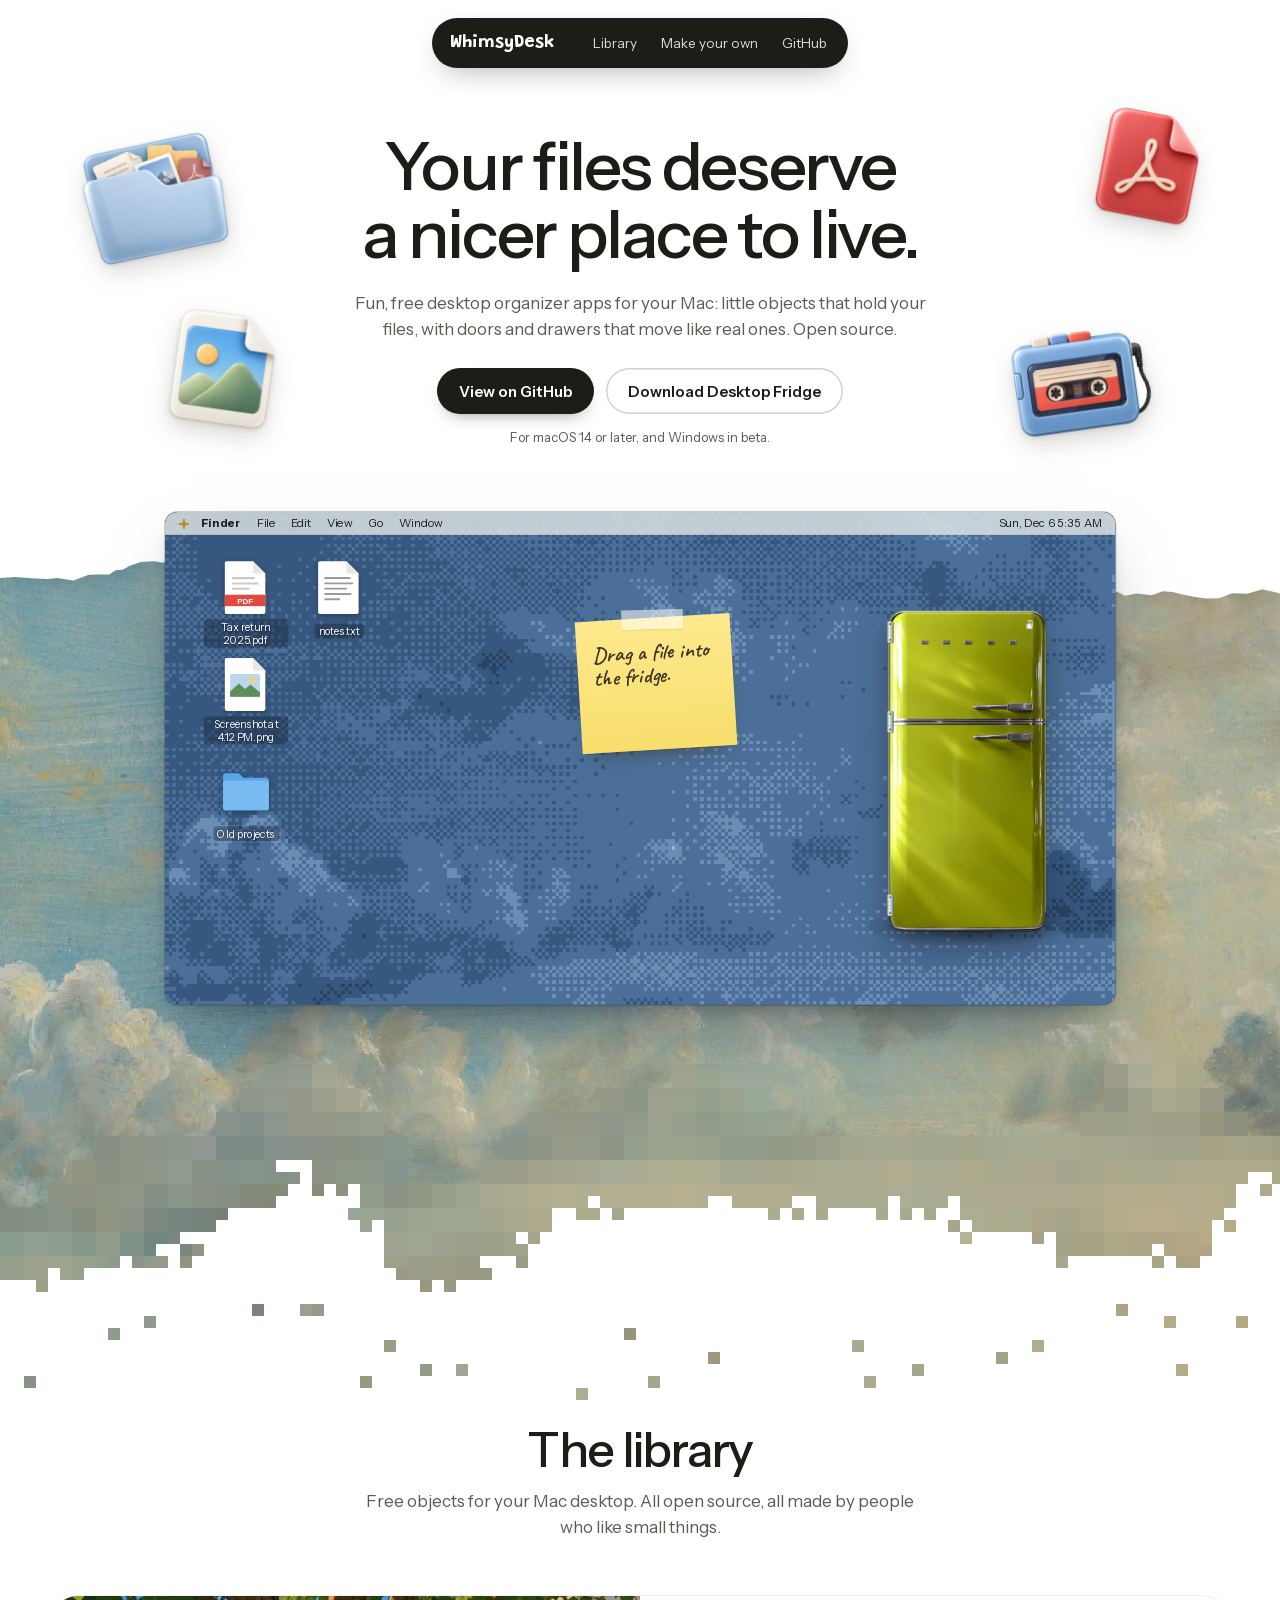
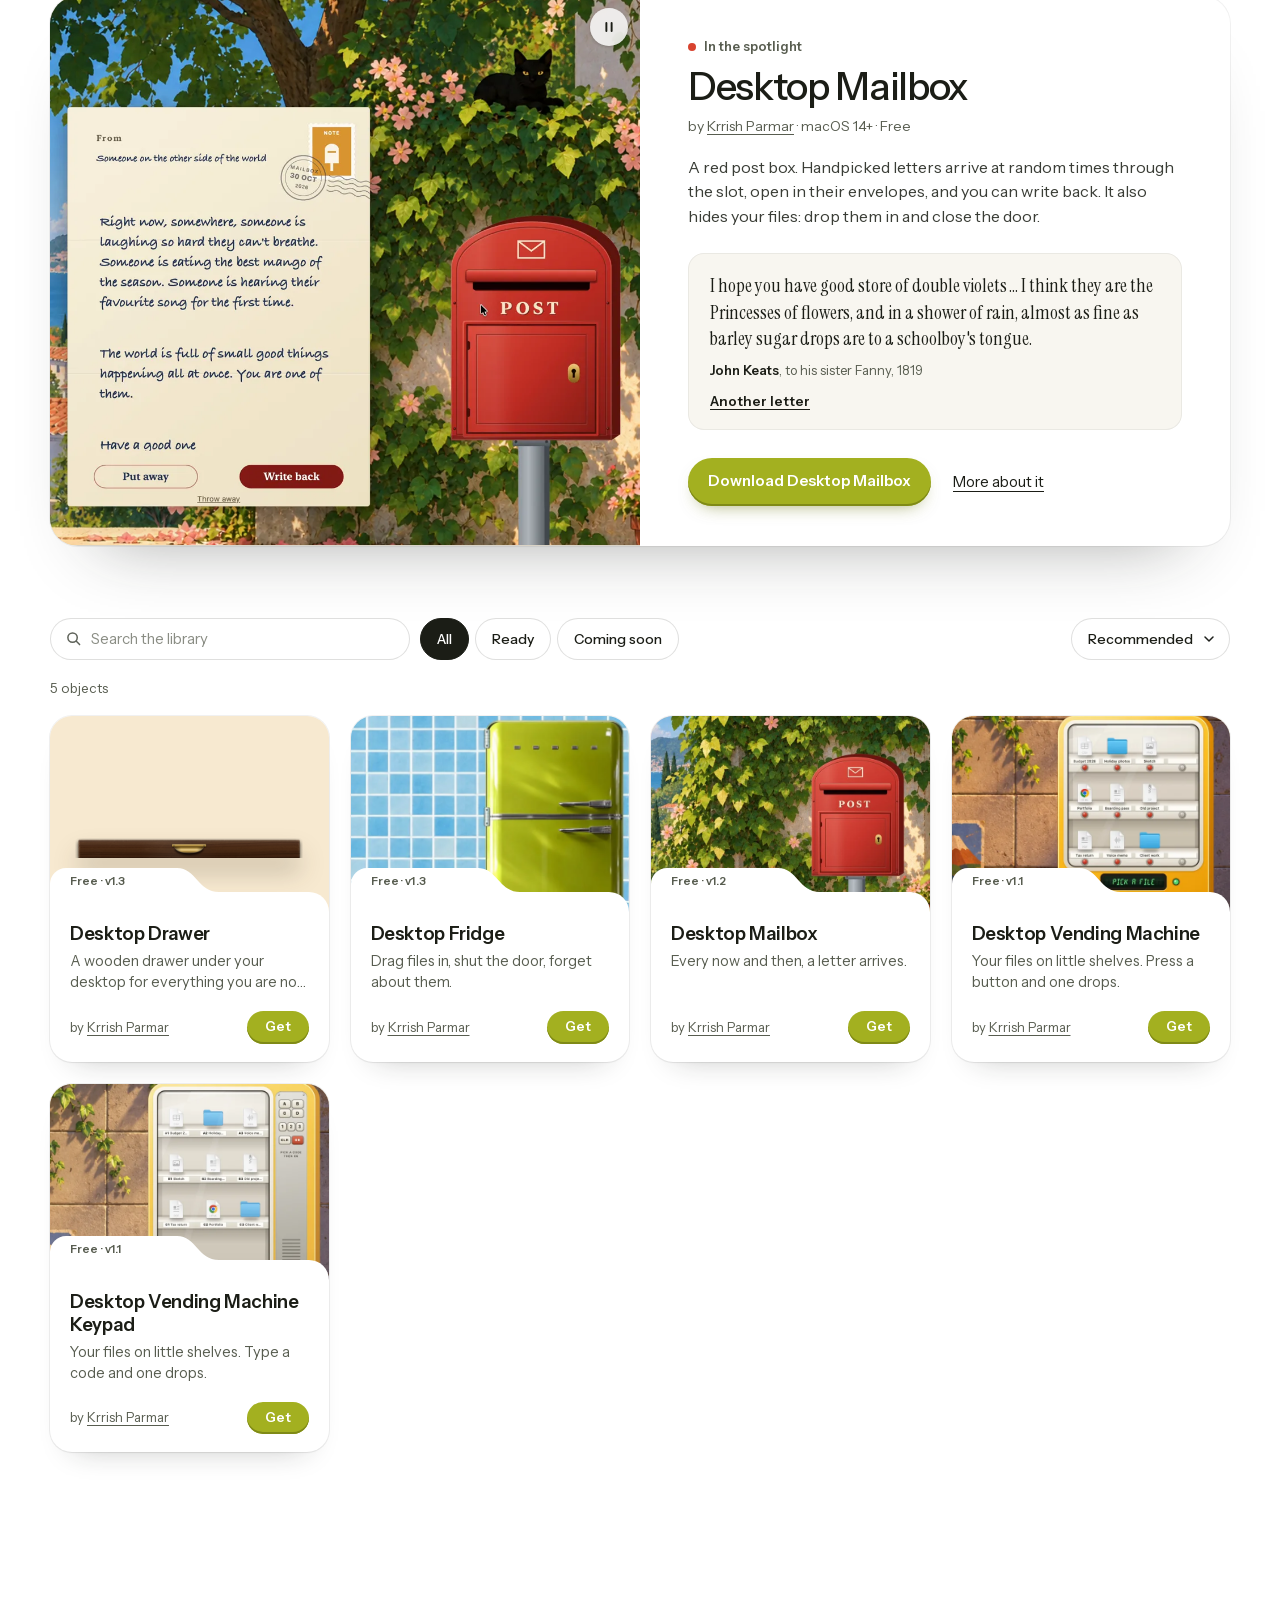
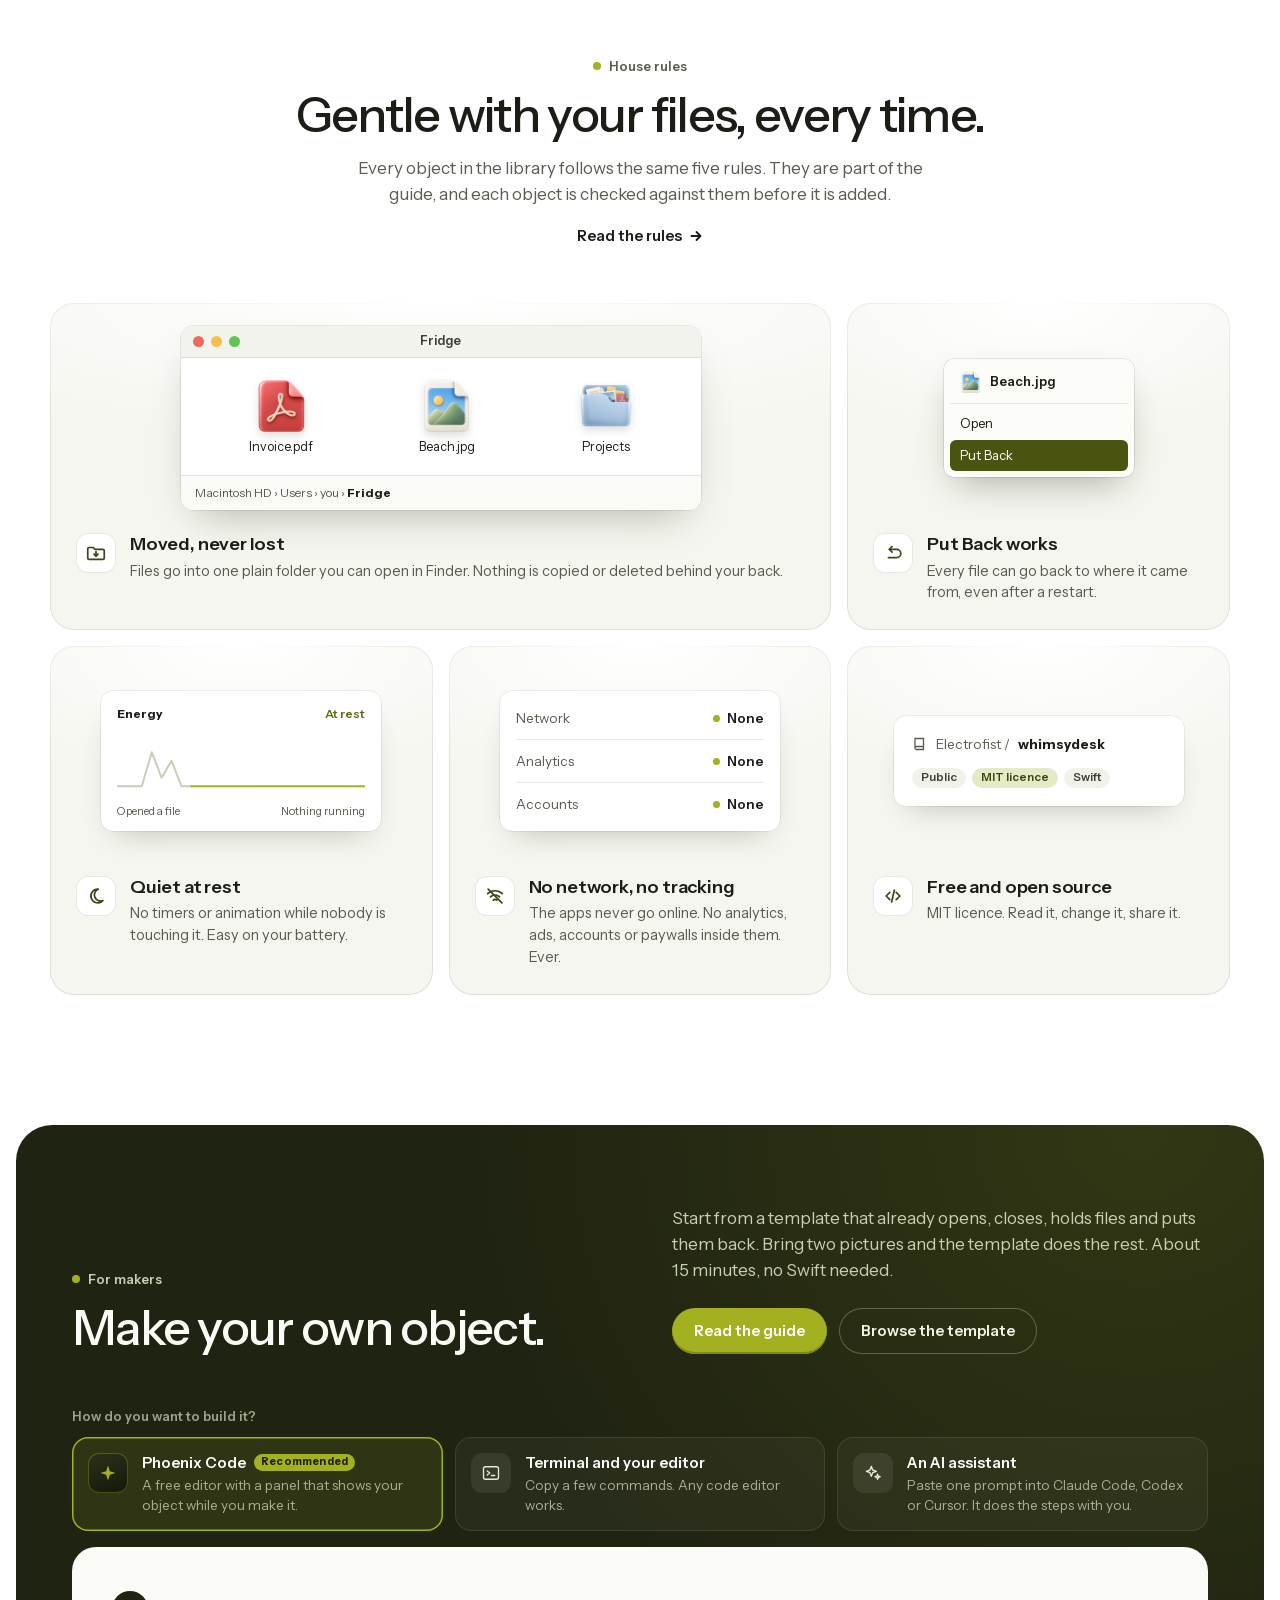
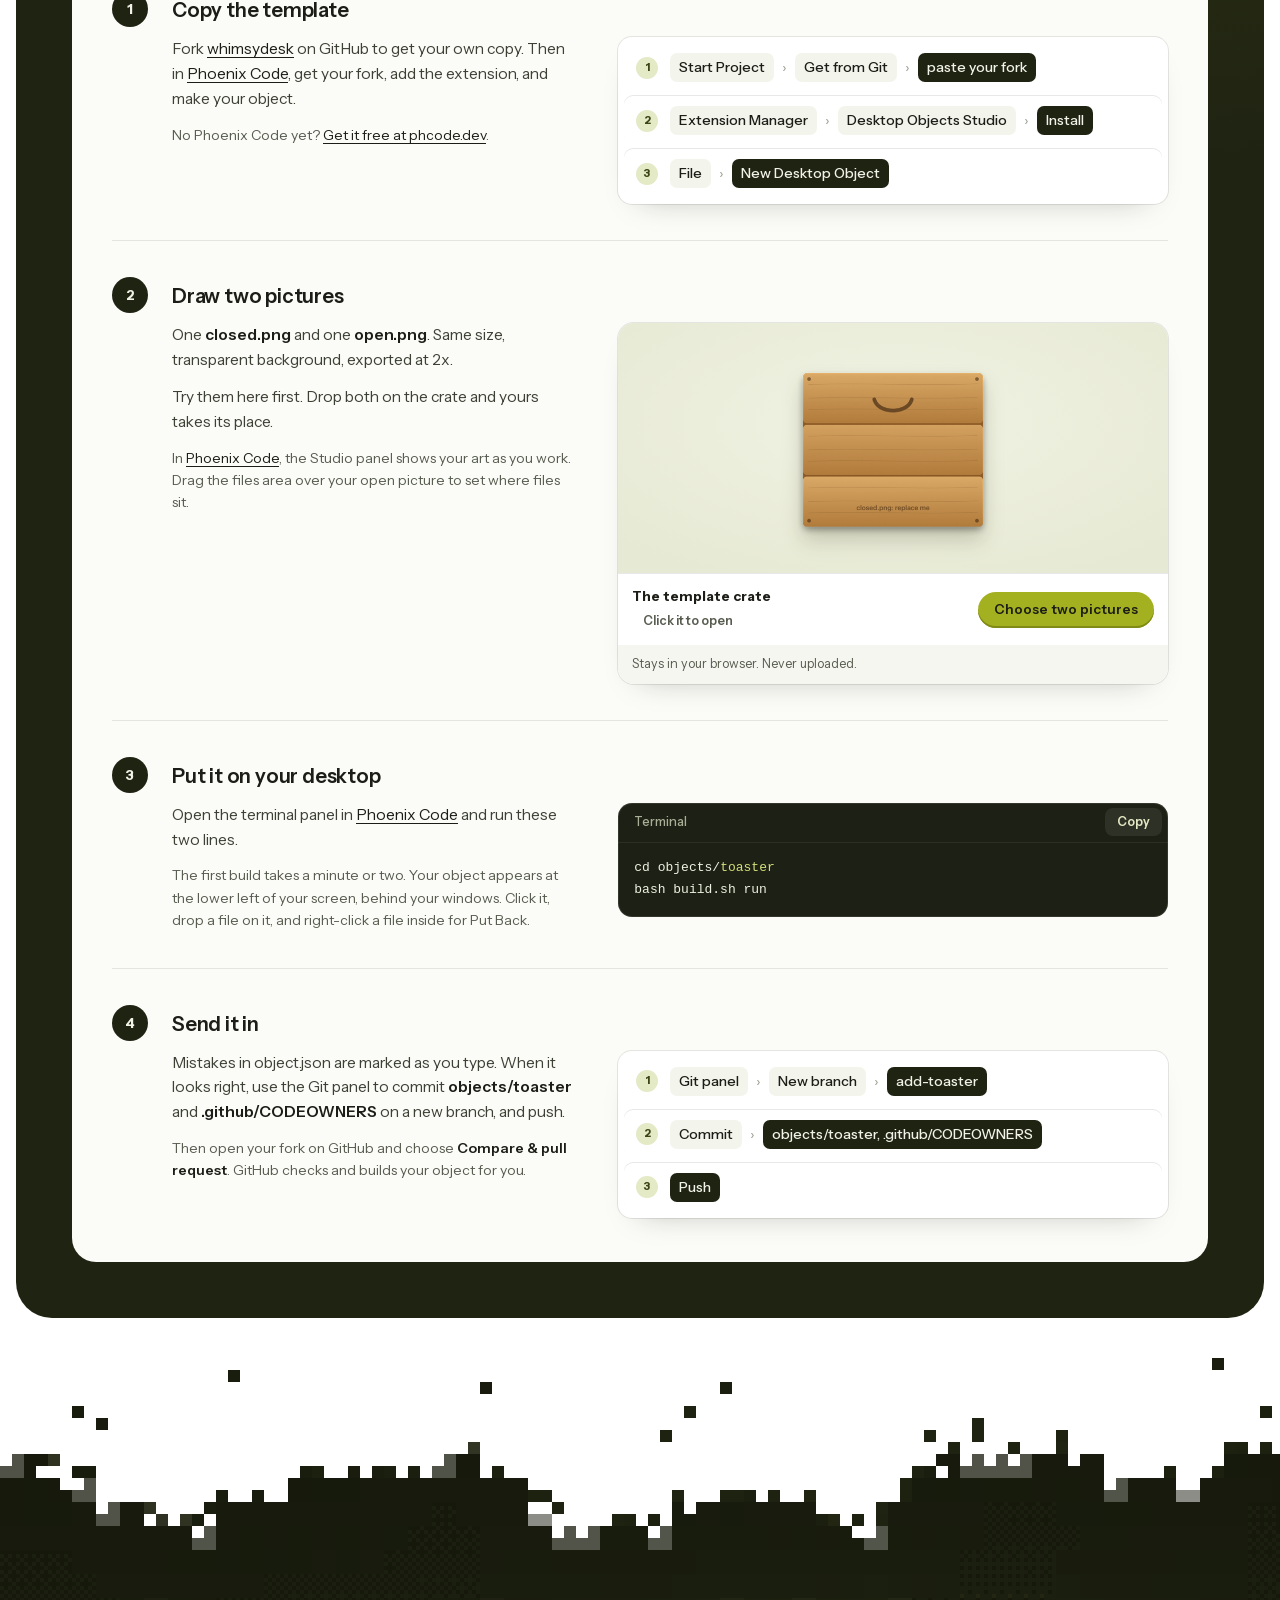
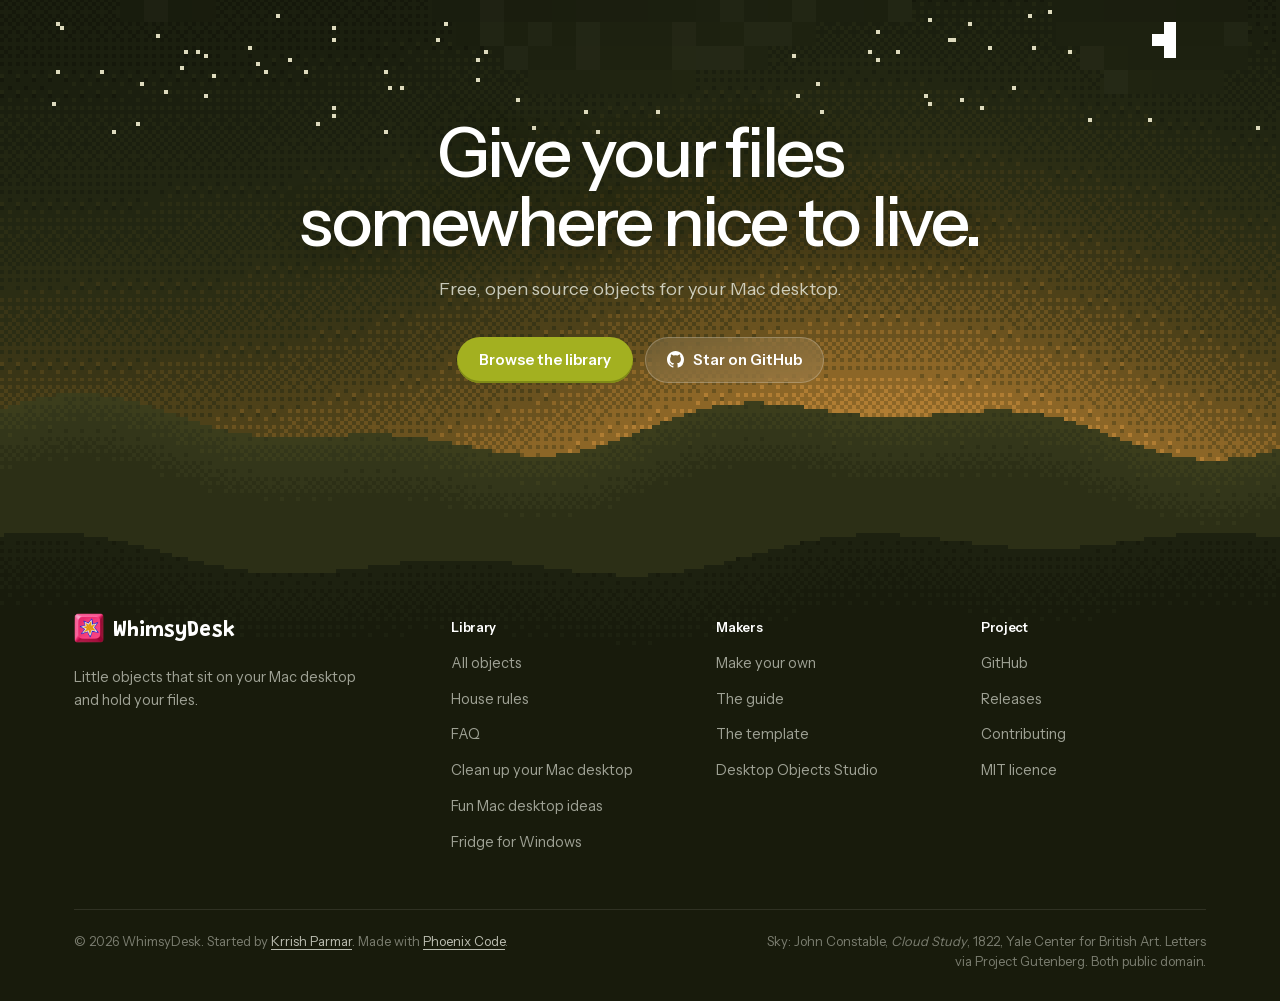
==== commit 4fcec08f: "Website: Windows fridge page, fun Mac desktop guide, and llms.txt" ====
--- a/website/index.html
+++ b/website/index.html
@@ -418,6 +418,8 @@
               <li><a href="#rules">House rules</a></li>
               <li><a href="faq/">FAQ</a></li>
               <li><a href="clean-up-mac-desktop/">Clean up your Mac desktop</a></li>
+              <li><a href="fun-mac-desktop/">Fun Mac desktop ideas</a></li>
+              <li><a href="desktop-fridge-windows/">Fridge for Windows</a></li>
             </ul>
           </nav>
           <nav class="dk-col" aria-label="Makers">
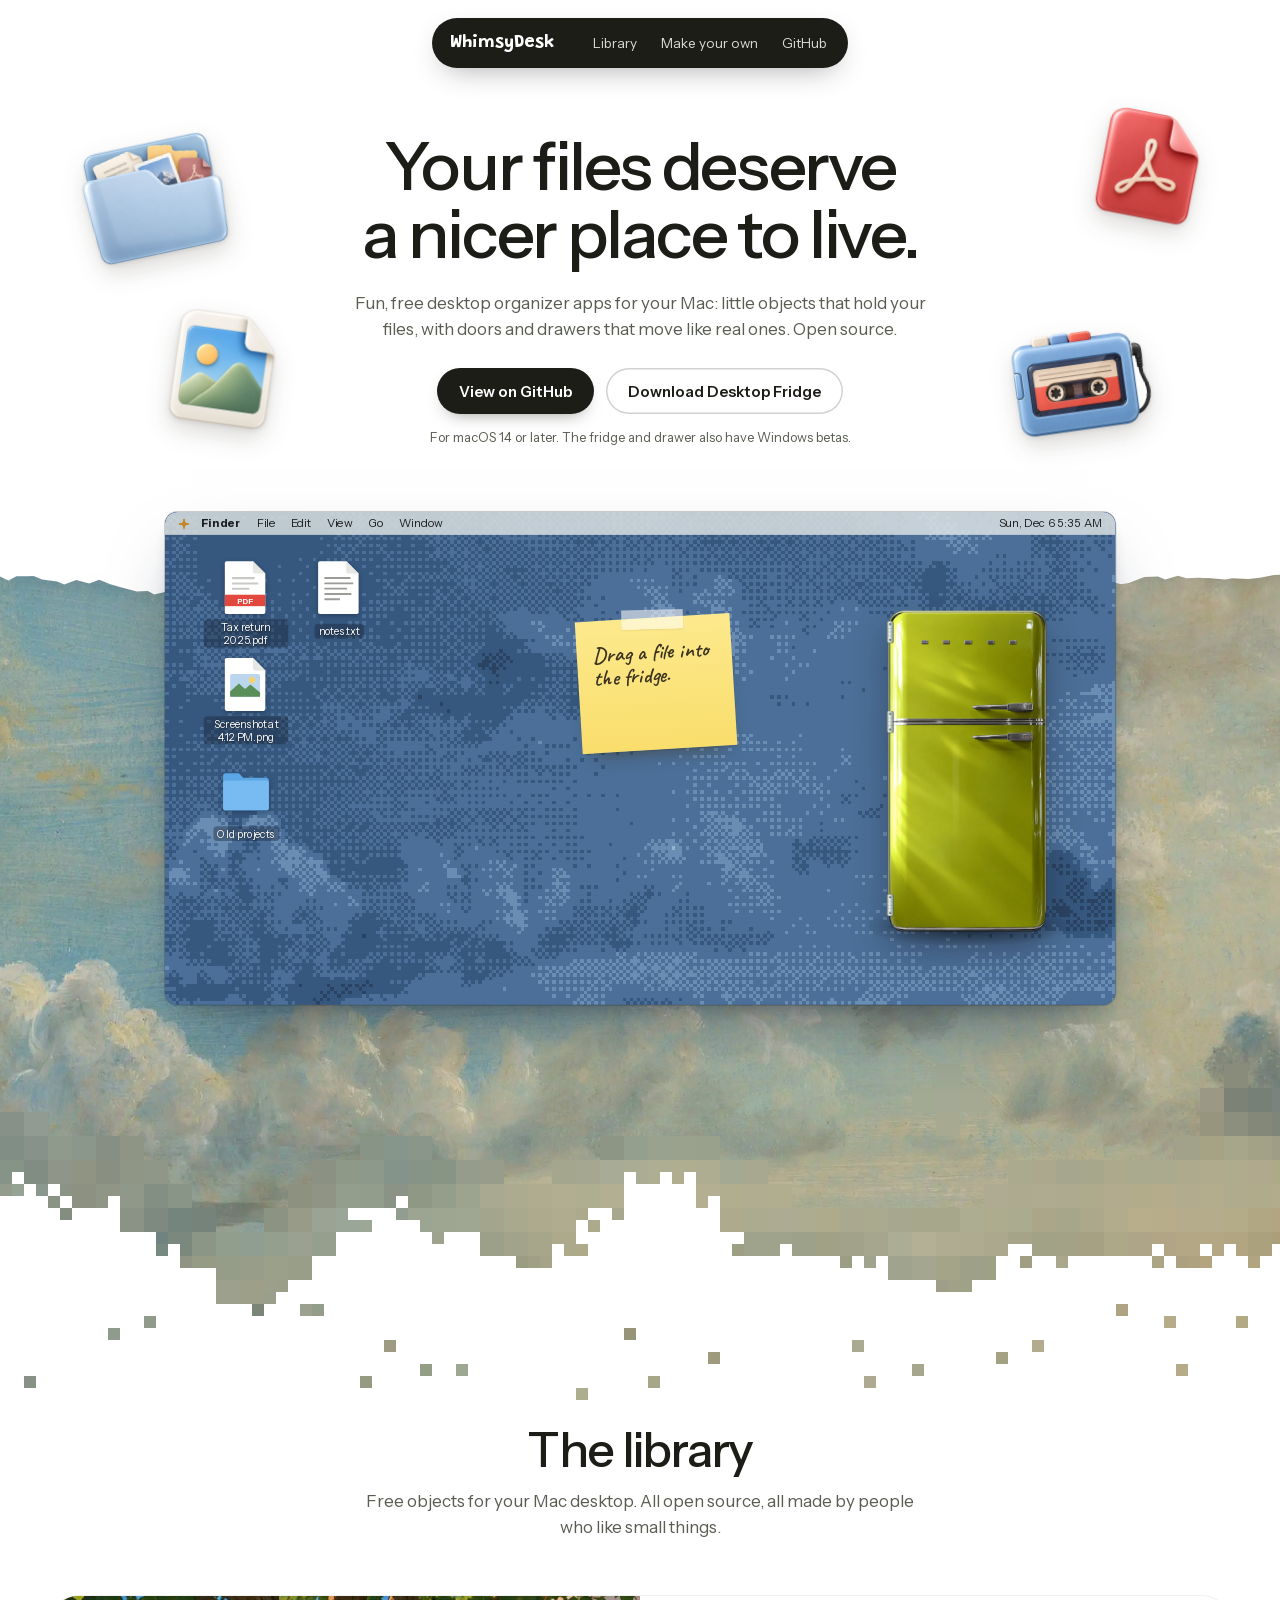
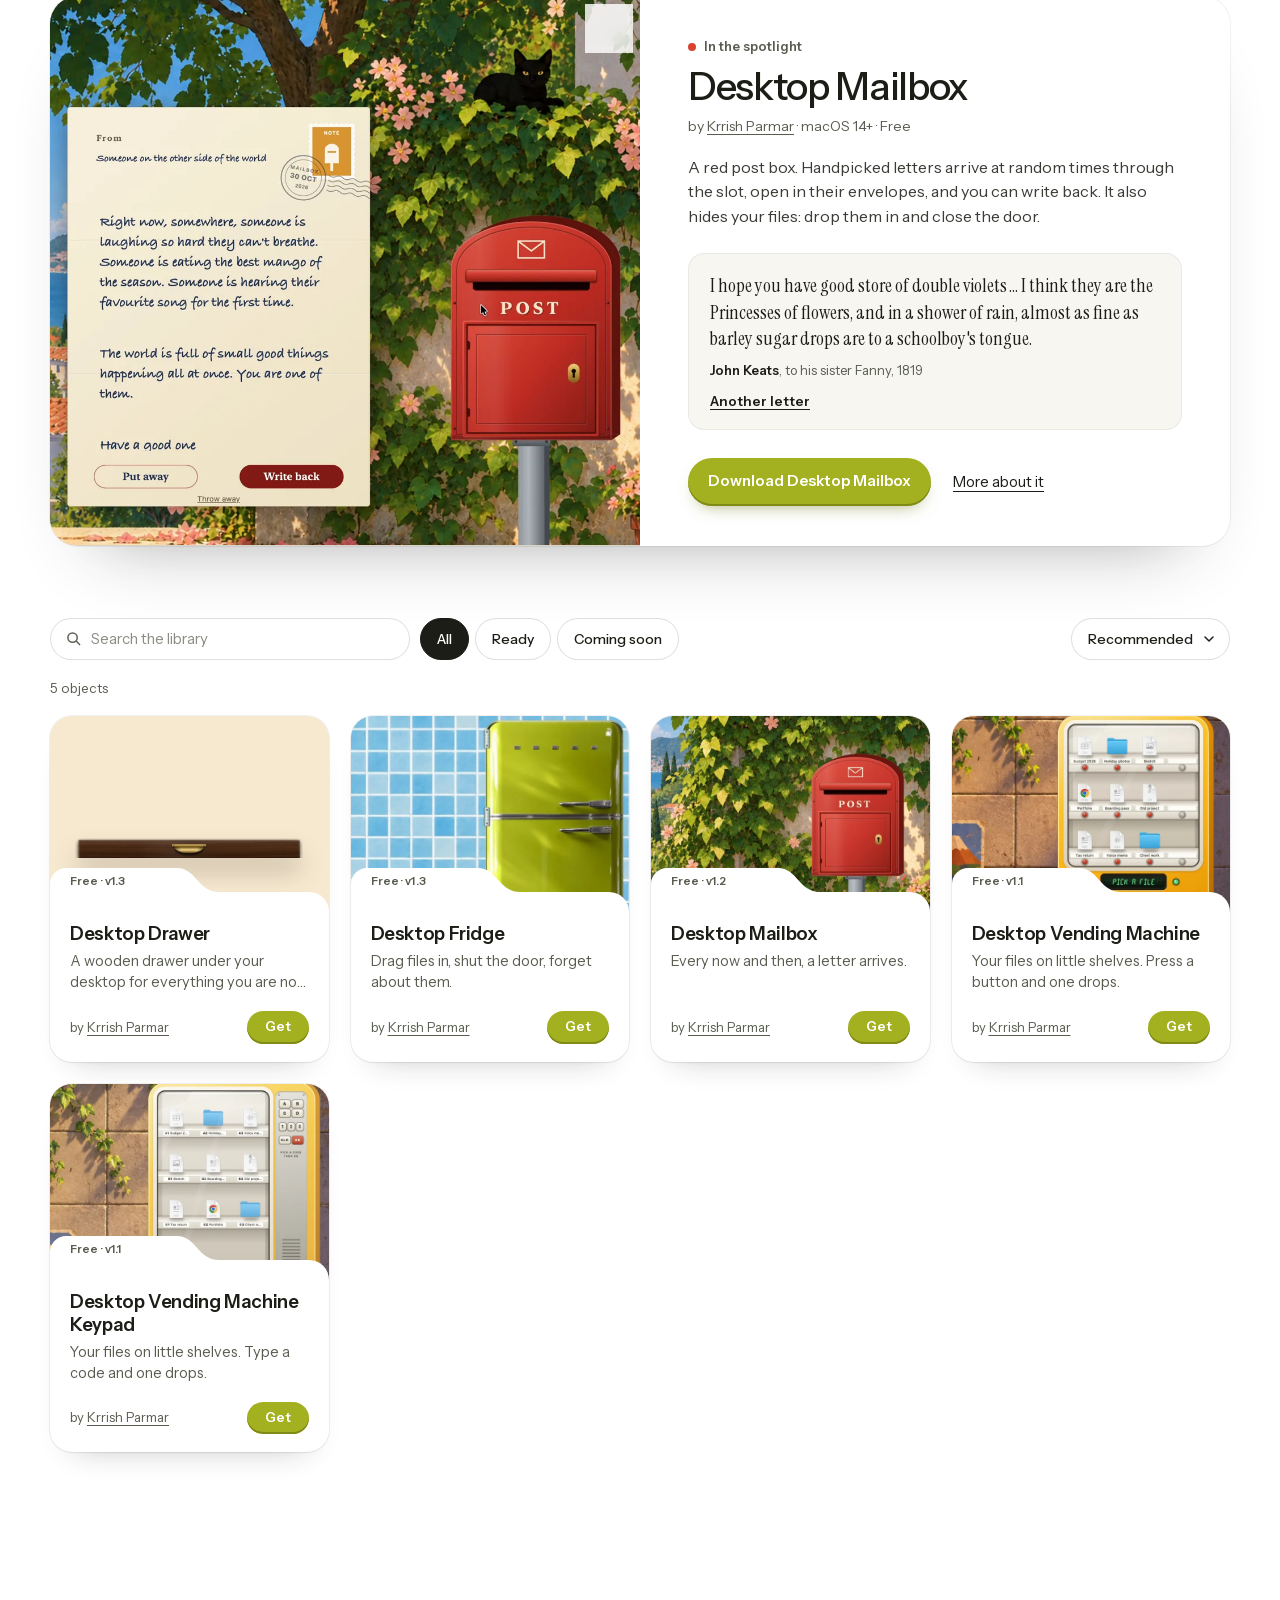
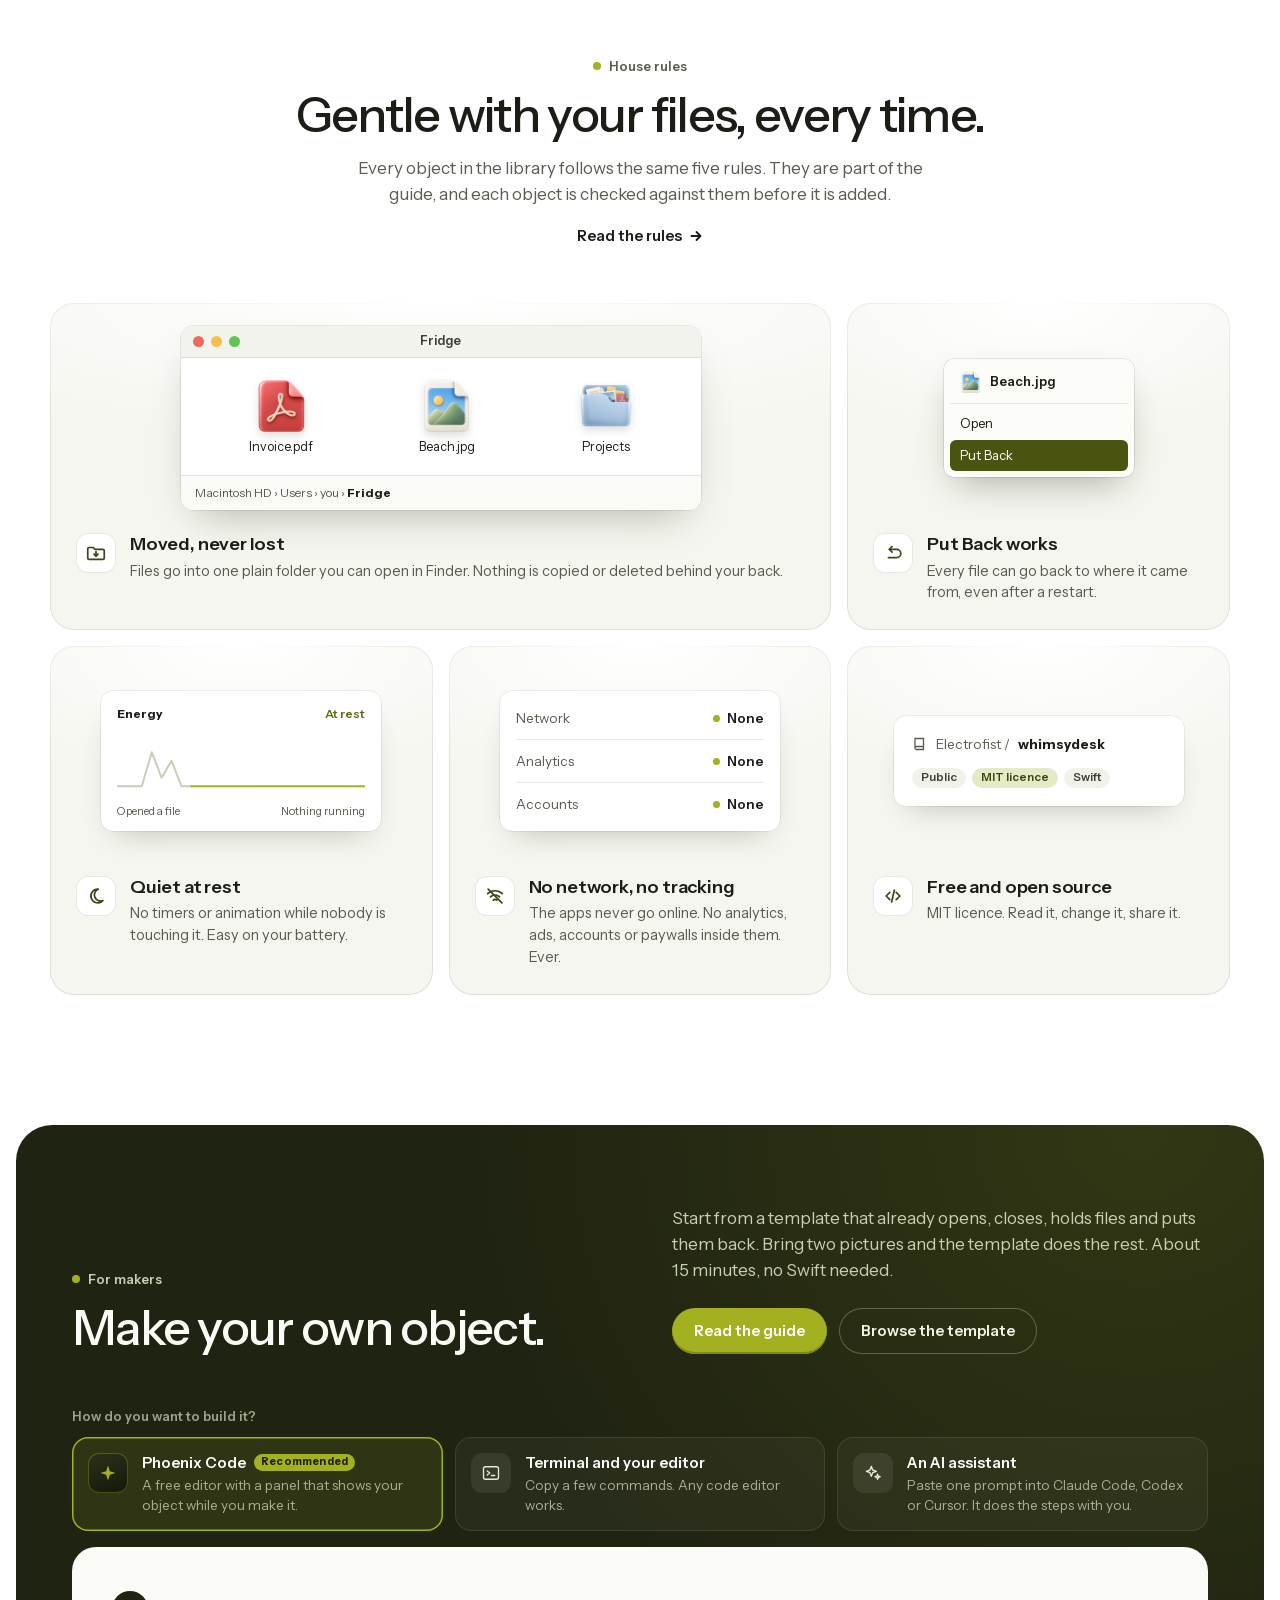
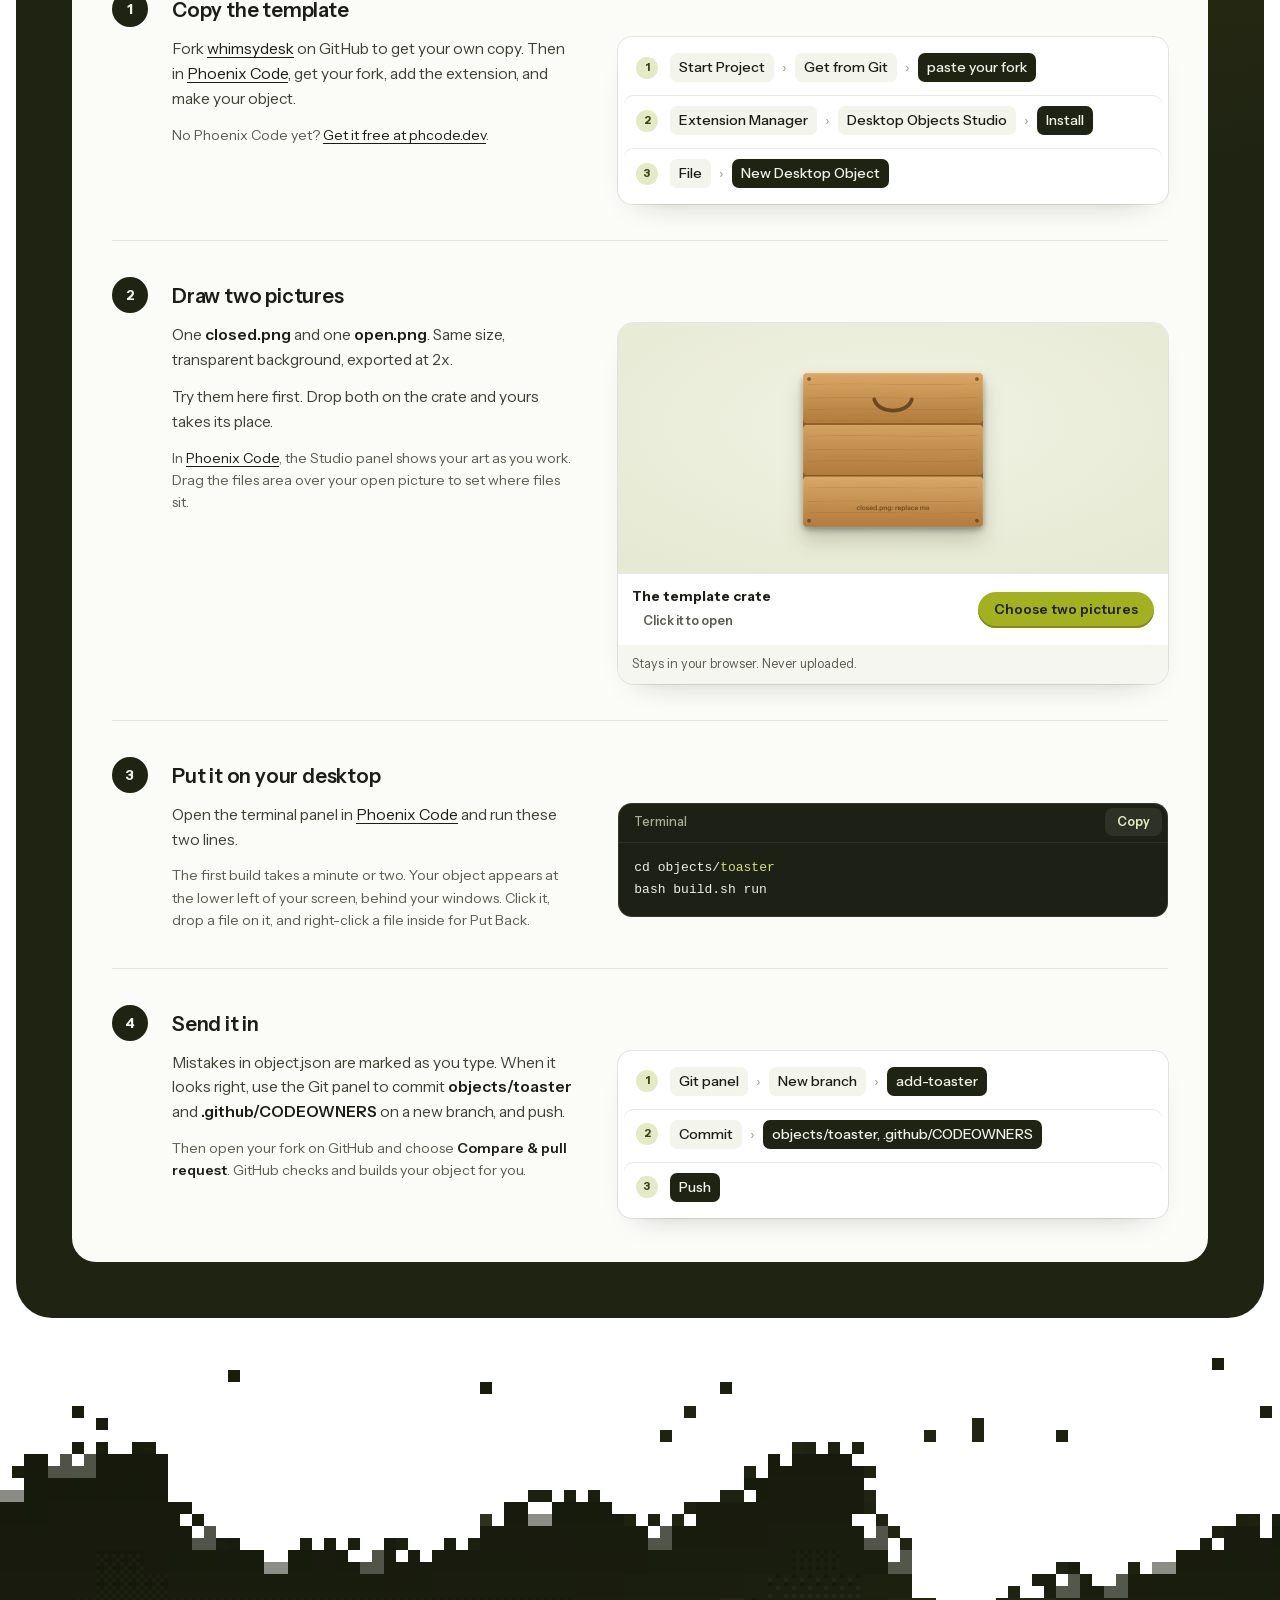
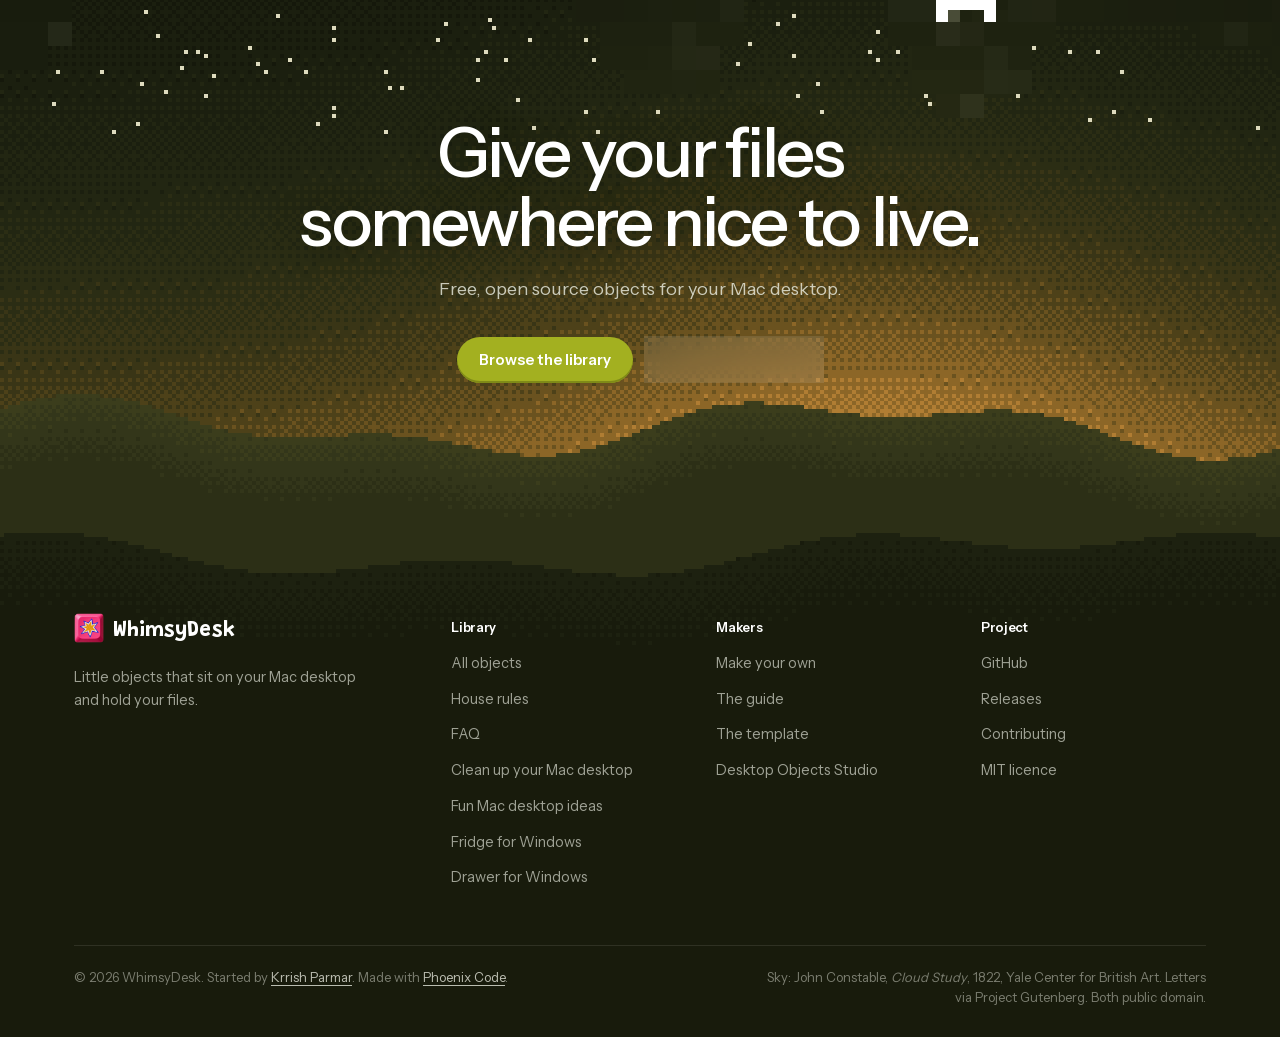
==== commit 963fa8a5: "Website: Desktop Drawer for Windows page and beta mentions across the site" ====
--- a/website/index.html
+++ b/website/index.html
@@ -73,7 +73,7 @@
             <a class="btn btn--primary" href="https://github.com/Electrofist/whimsydesk">View on GitHub</a>
             <a class="btn btn--outline" href="https://github.com/Electrofist/whimsydesk/releases/download/downloads/Desktop-Fridge.dmg">Download Desktop Fridge</a>
           </div>
-          <p class="small">For macOS 14 or later, and Windows in beta.</p>
+          <p class="small">For macOS 14 or later. The fridge and drawer also have Windows betas.</p>
         </div>
       </div>
 
@@ -420,6 +420,7 @@
               <li><a href="clean-up-mac-desktop/">Clean up your Mac desktop</a></li>
               <li><a href="fun-mac-desktop/">Fun Mac desktop ideas</a></li>
               <li><a href="desktop-fridge-windows/">Fridge for Windows</a></li>
+              <li><a href="desktop-drawer-windows/">Drawer for Windows</a></li>
             </ul>
           </nav>
           <nav class="dk-col" aria-label="Makers">
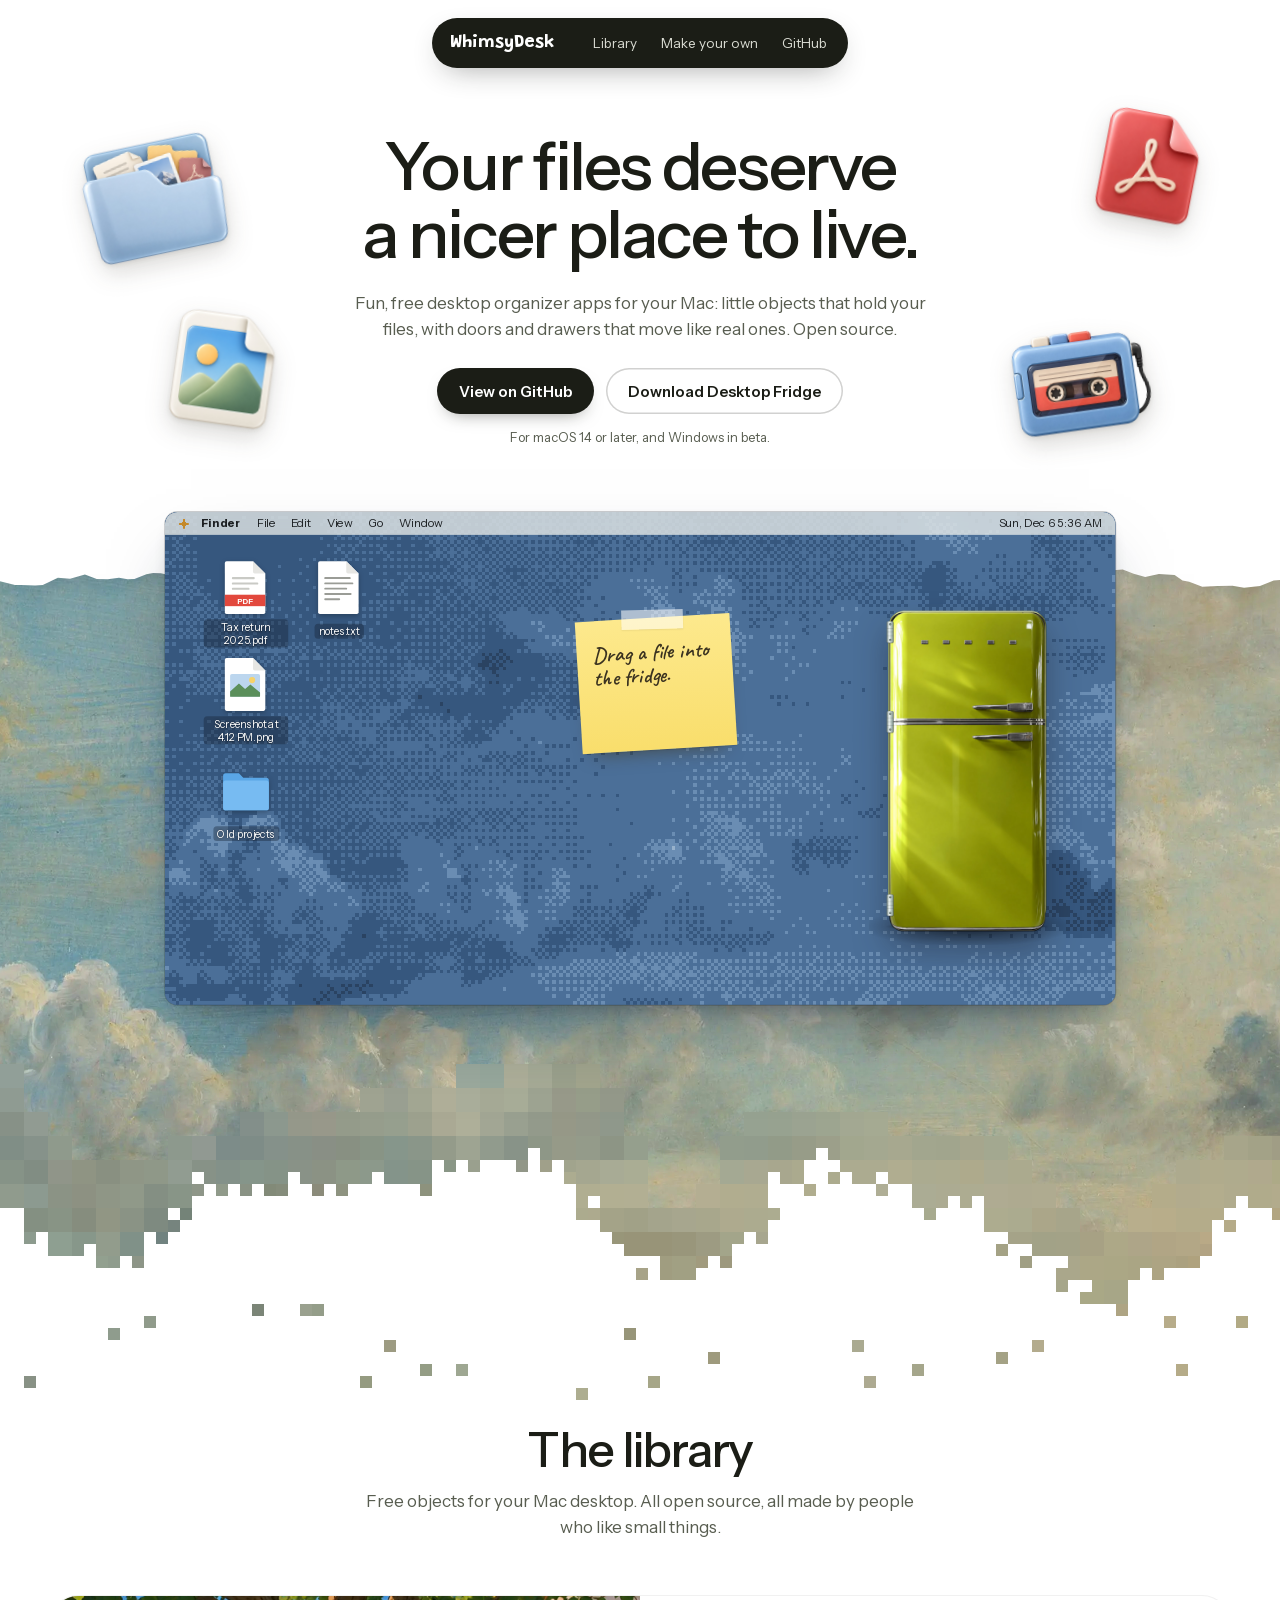
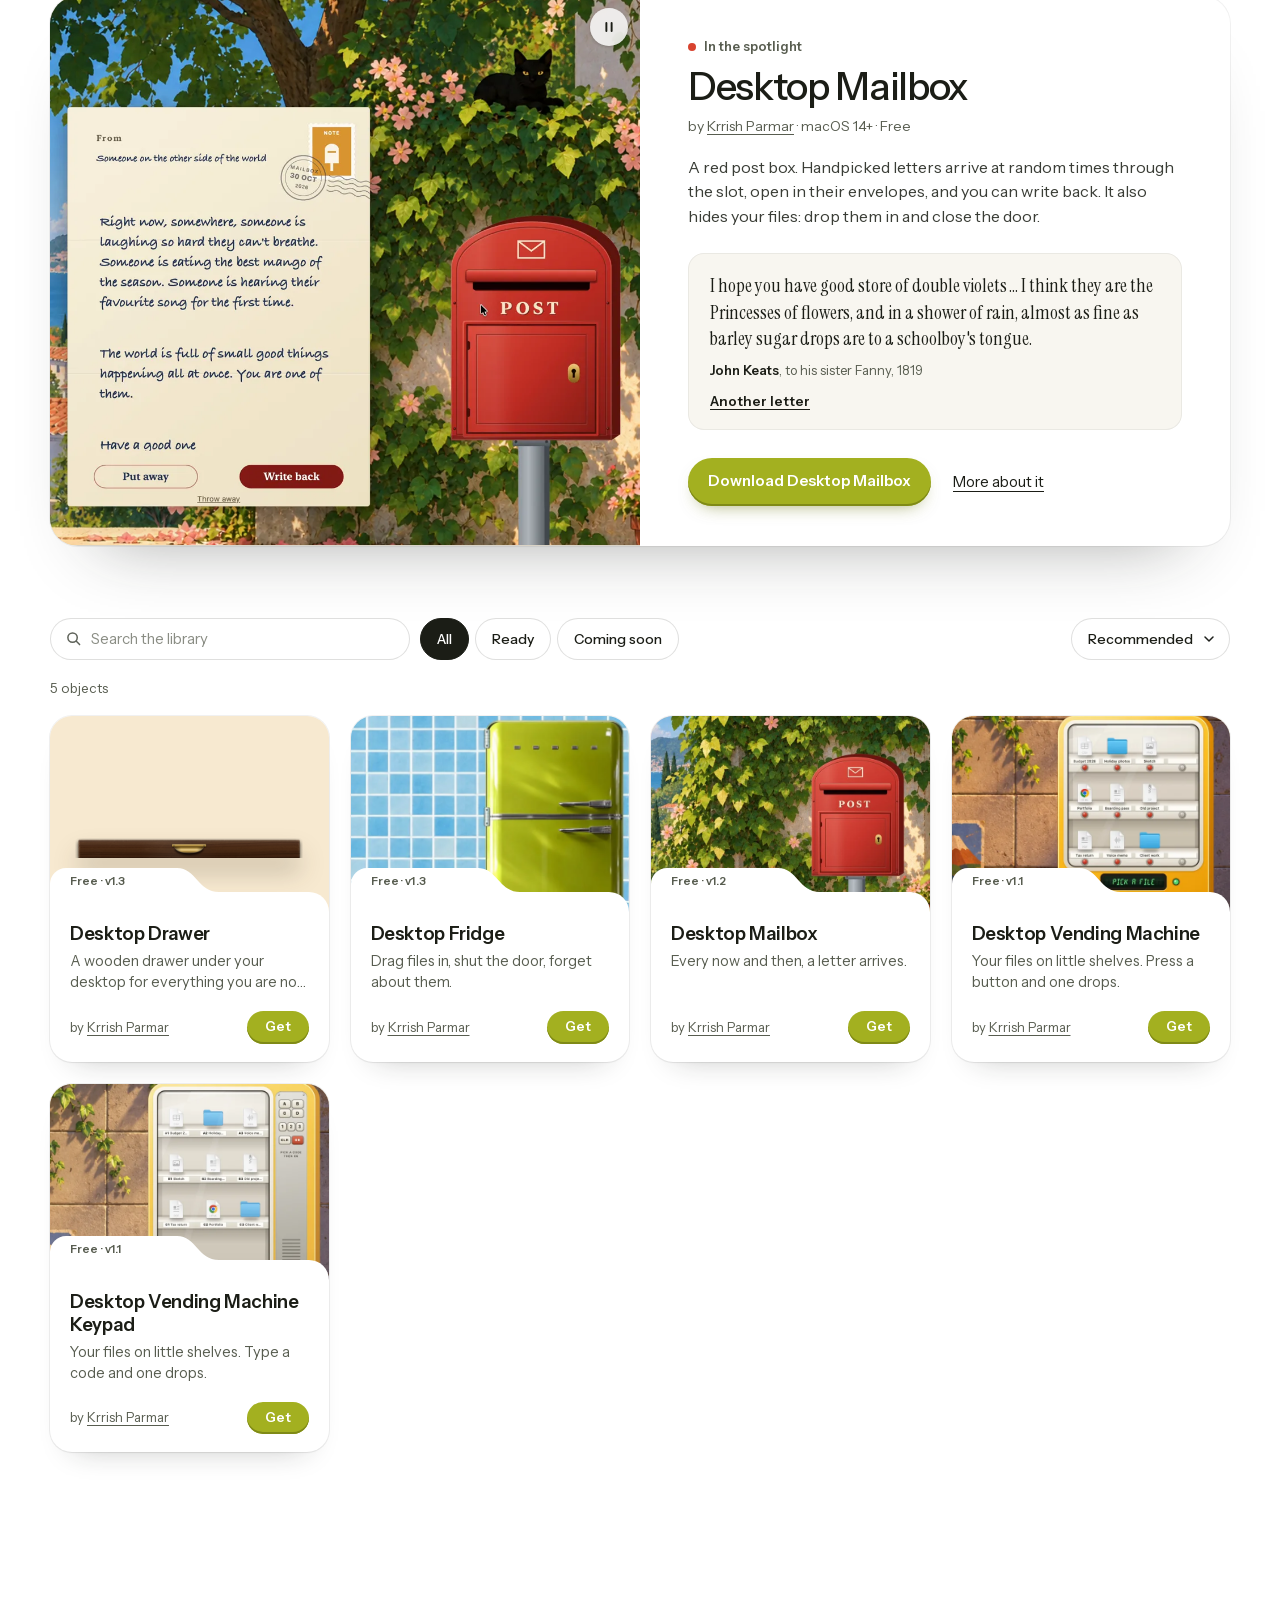
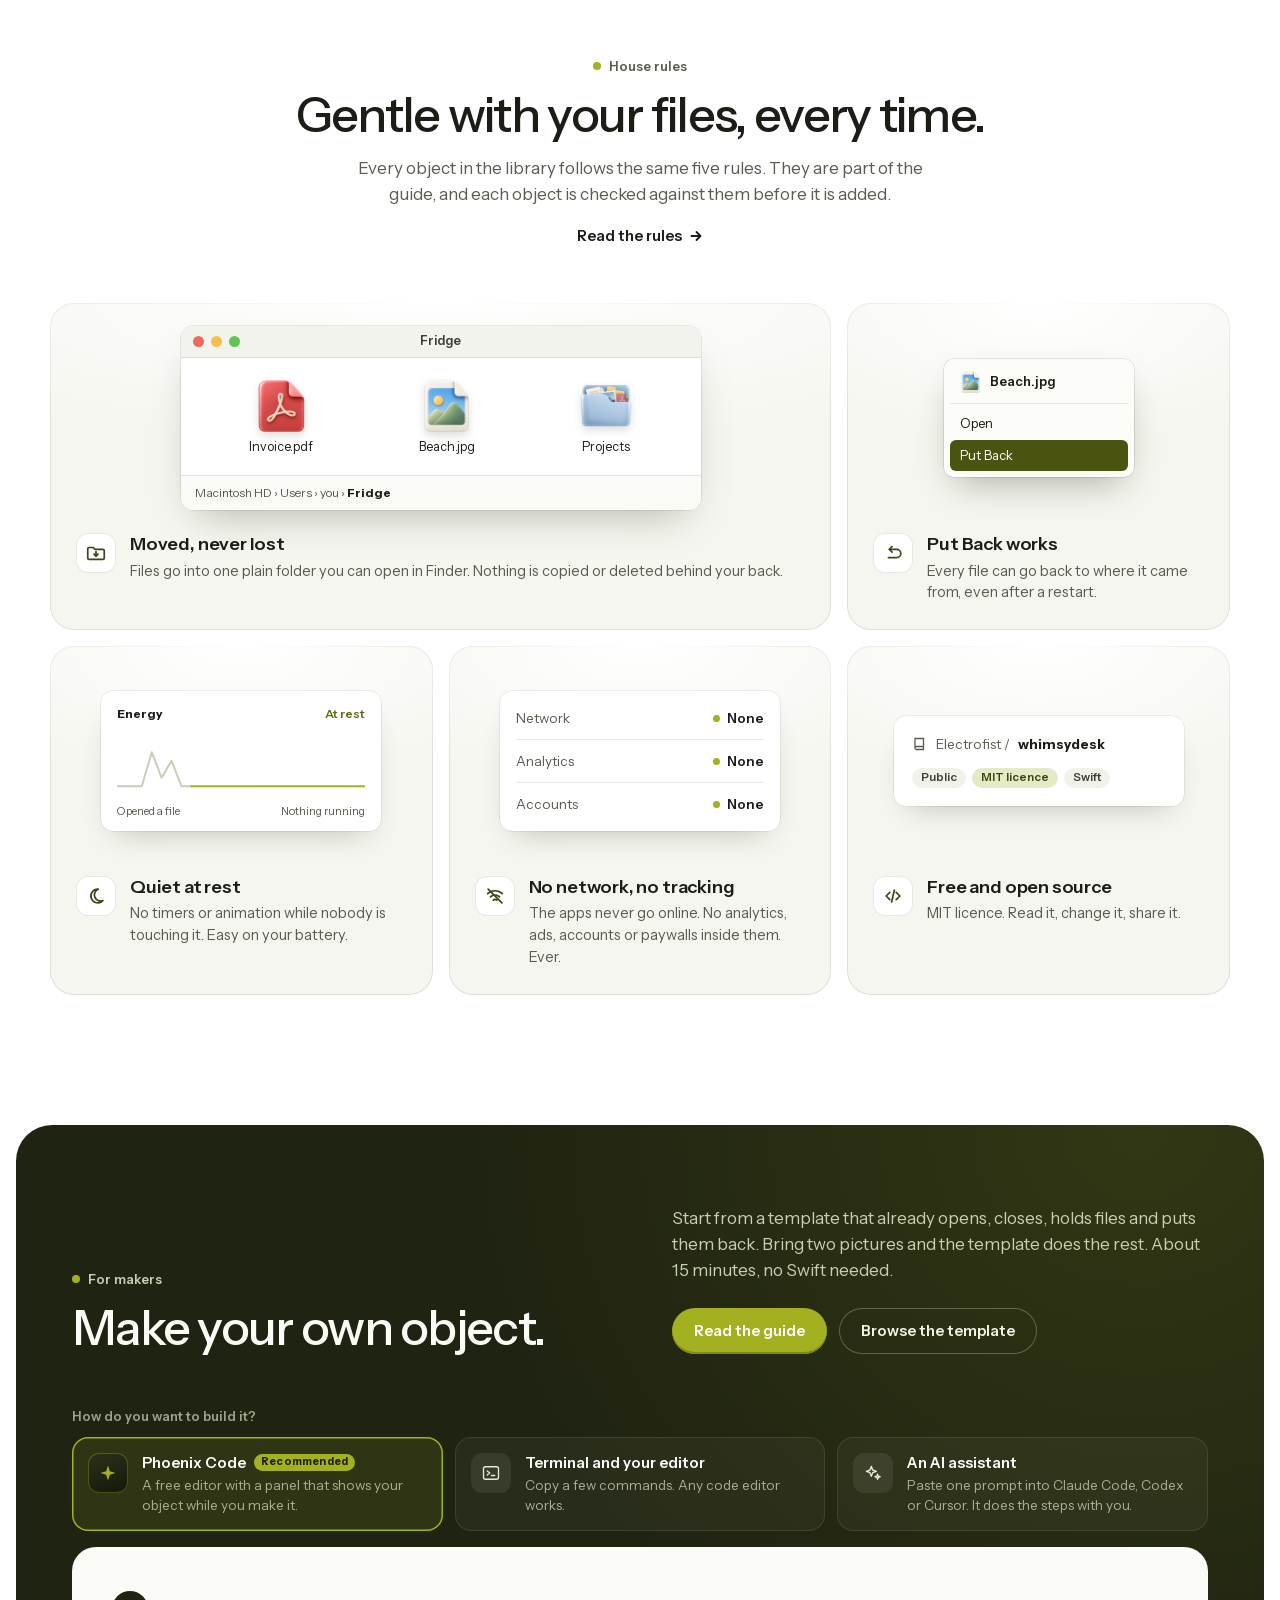
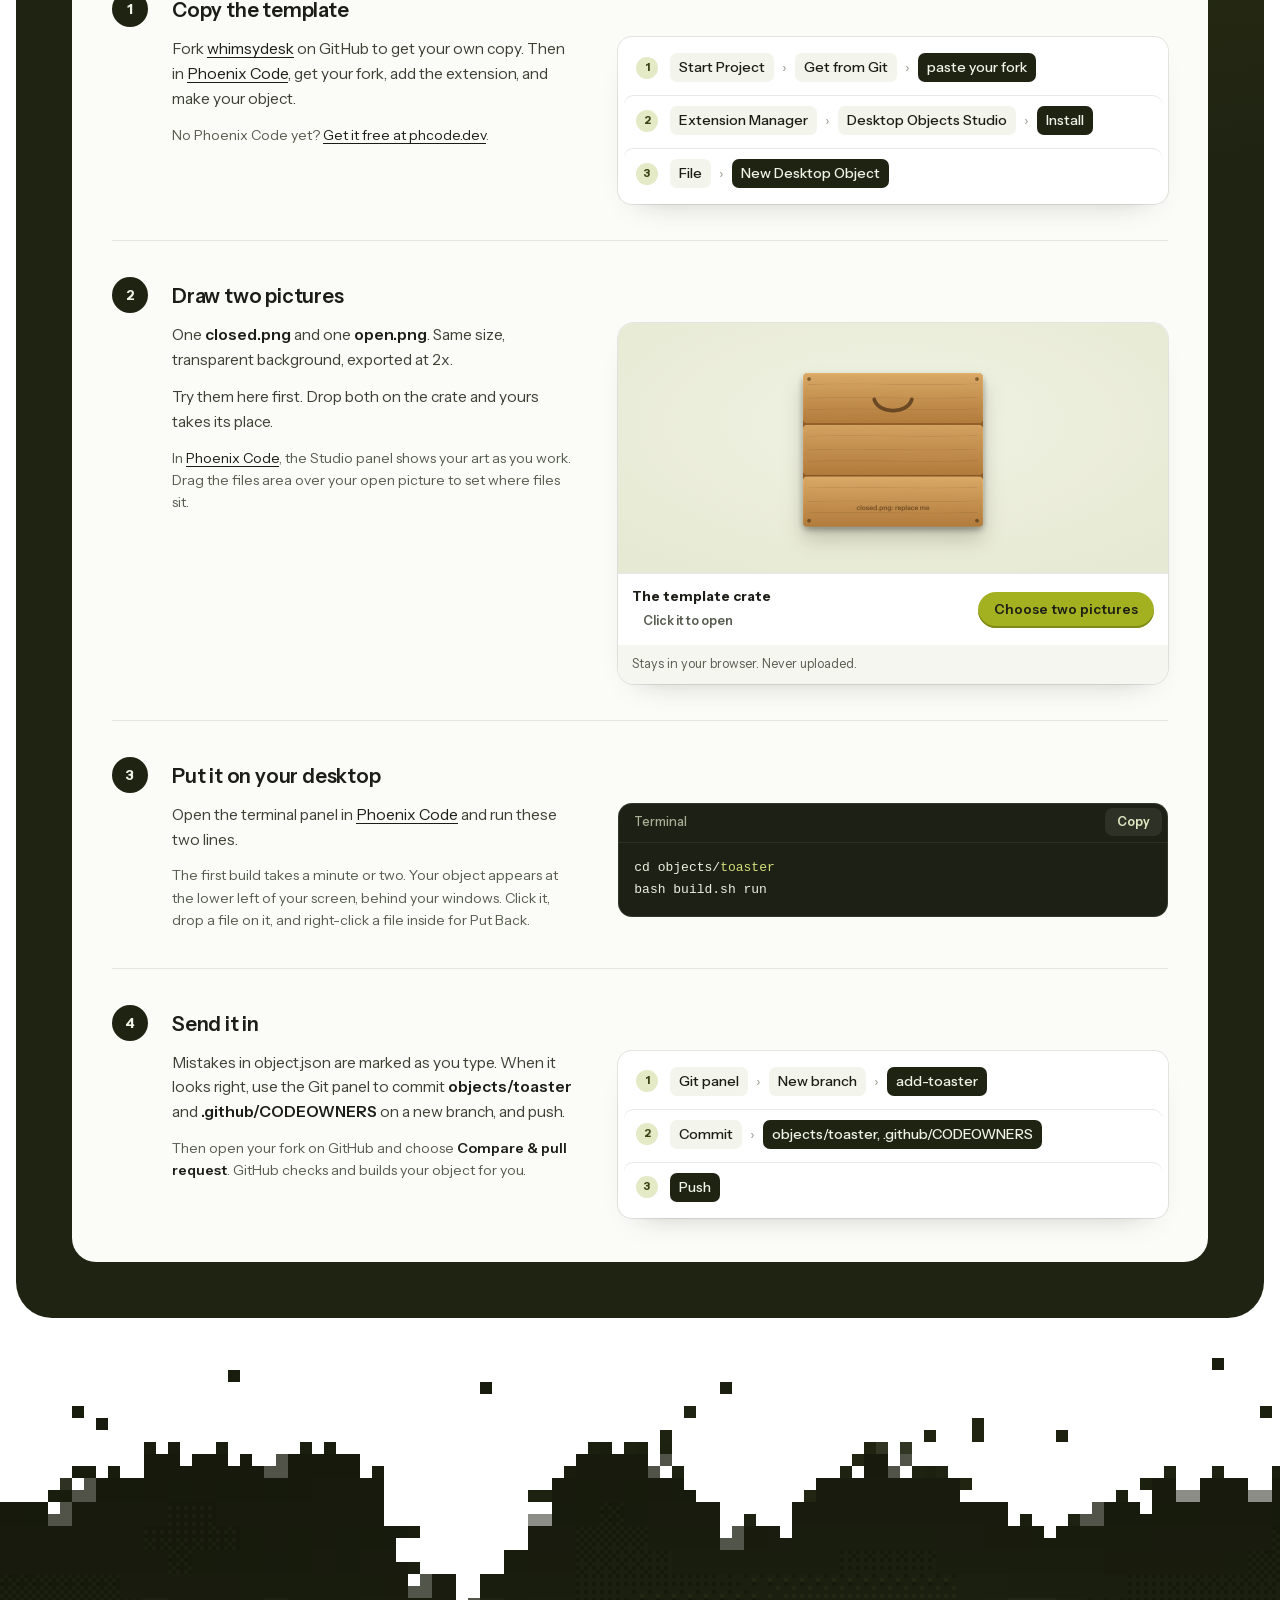
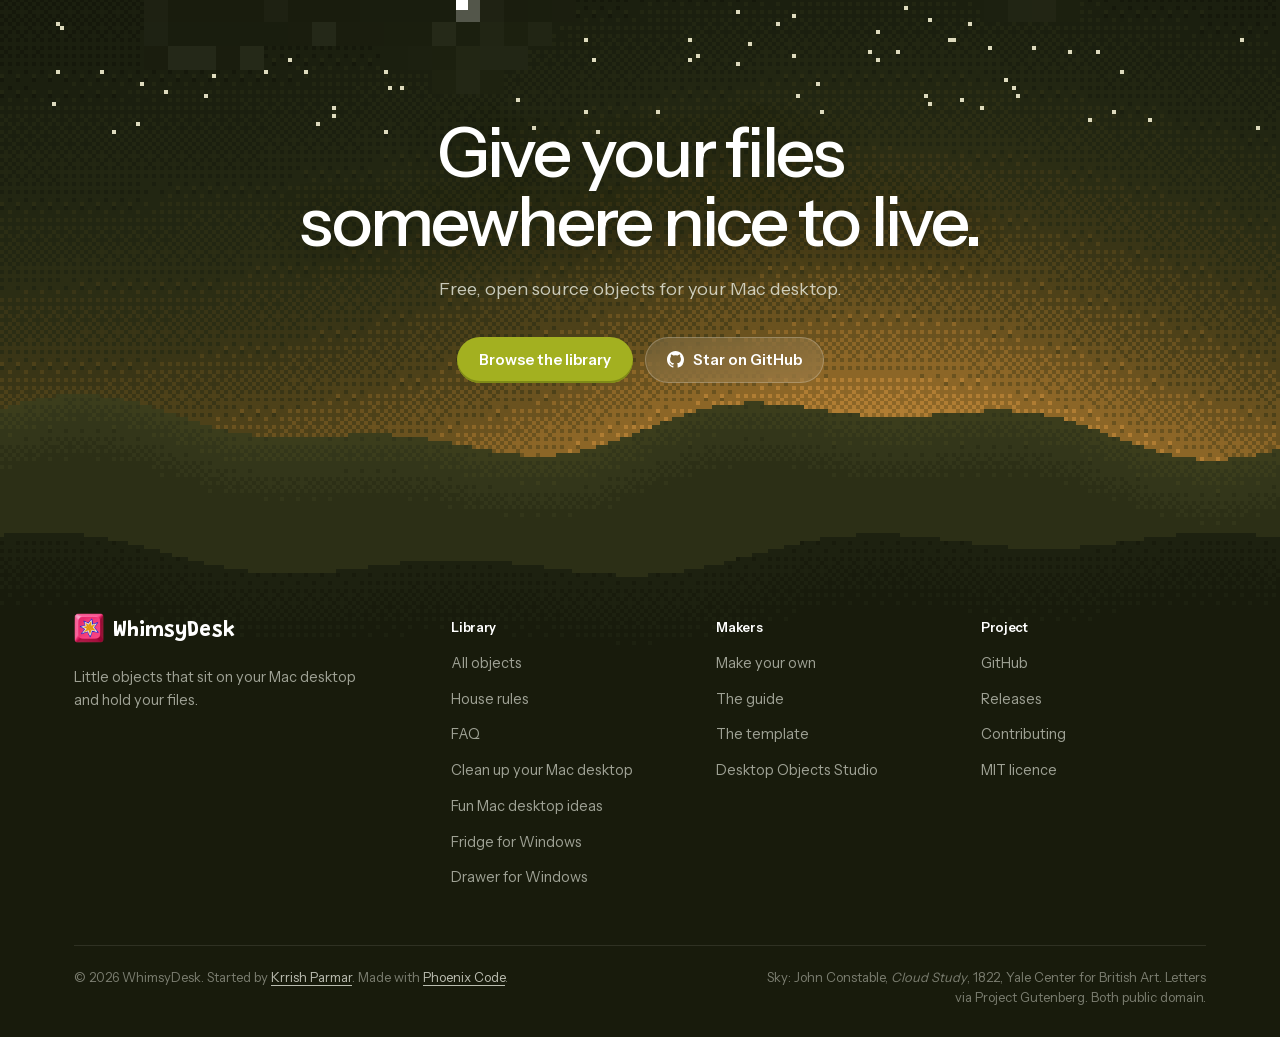
==== commit 89cbb9b4: "Website: simpler Windows beta line in the hero" ====
--- a/website/index.html
+++ b/website/index.html
@@ -73,7 +73,7 @@
             <a class="btn btn--primary" href="https://github.com/Electrofist/whimsydesk">View on GitHub</a>
             <a class="btn btn--outline" href="https://github.com/Electrofist/whimsydesk/releases/download/downloads/Desktop-Fridge.dmg">Download Desktop Fridge</a>
           </div>
-          <p class="small">For macOS 14 or later. The fridge and drawer also have Windows betas.</p>
+          <p class="small">For macOS 14 or later, and Windows in beta.</p>
         </div>
       </div>
 
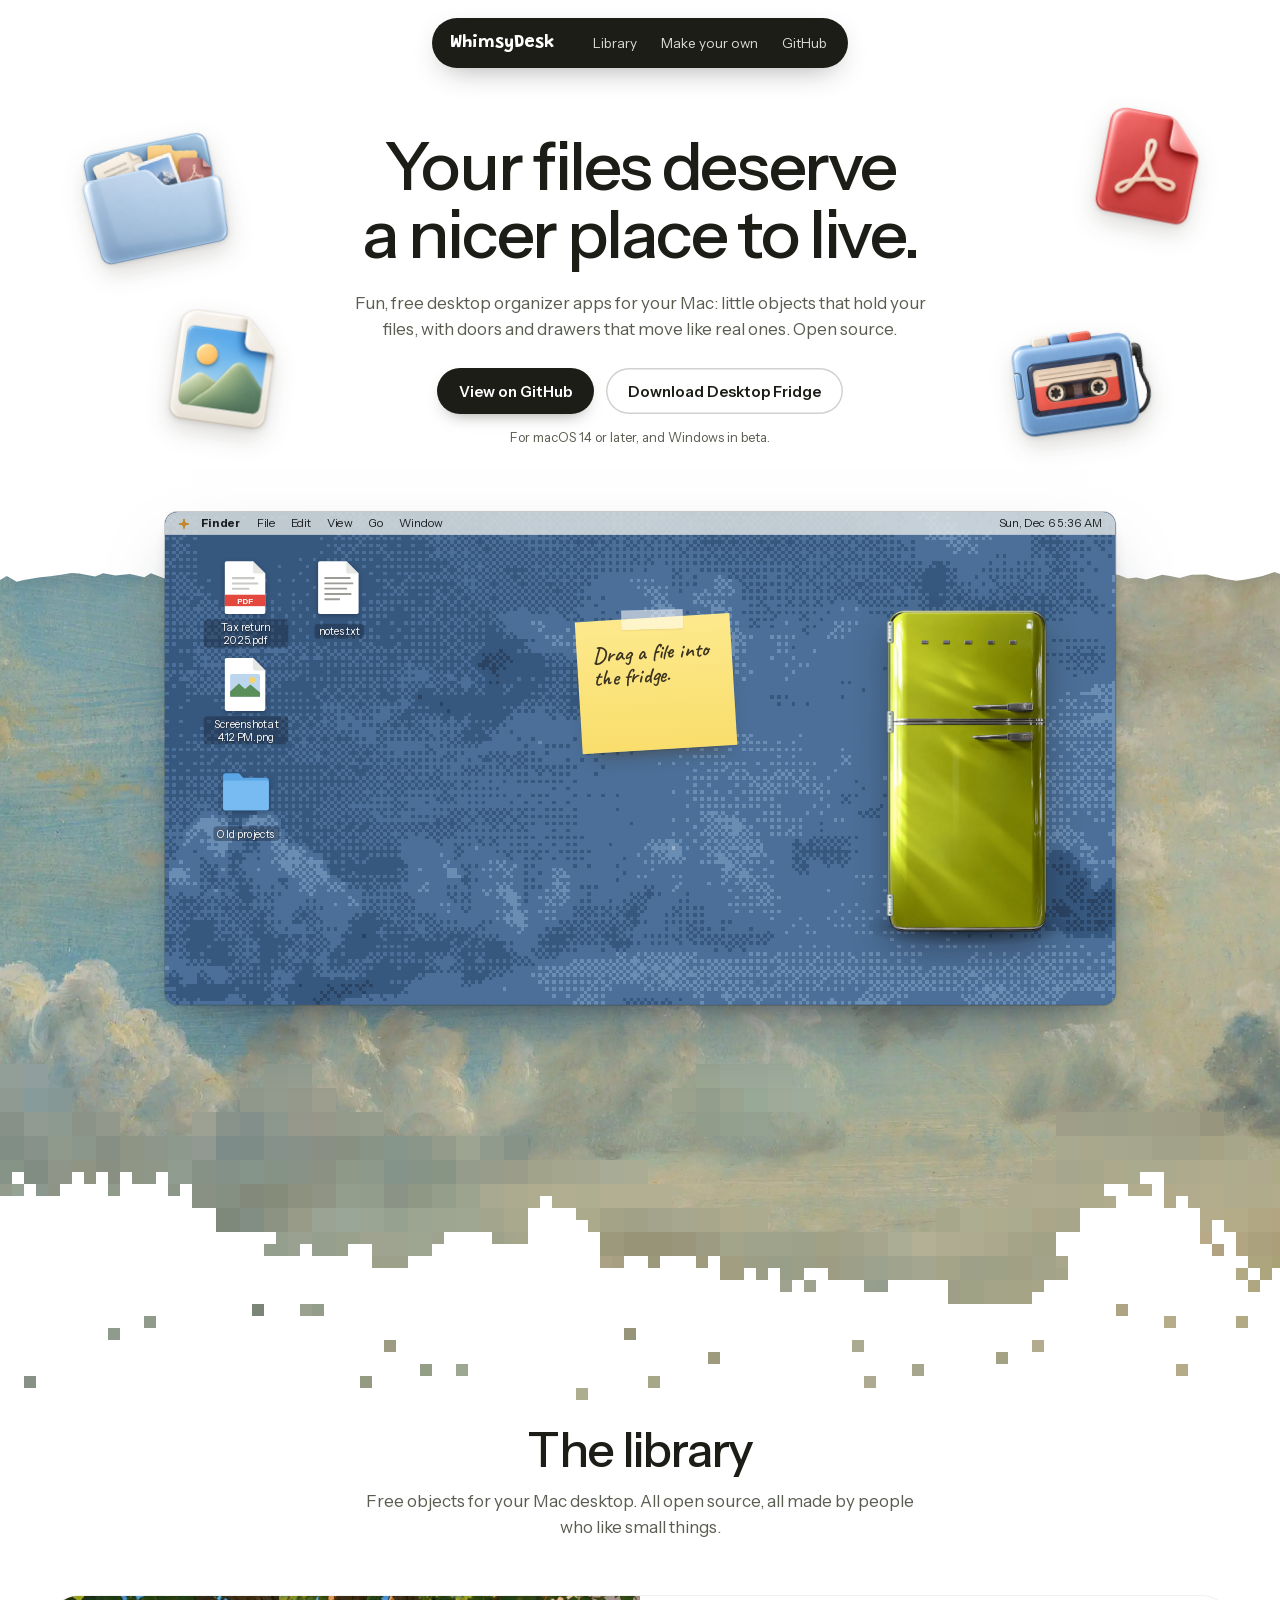
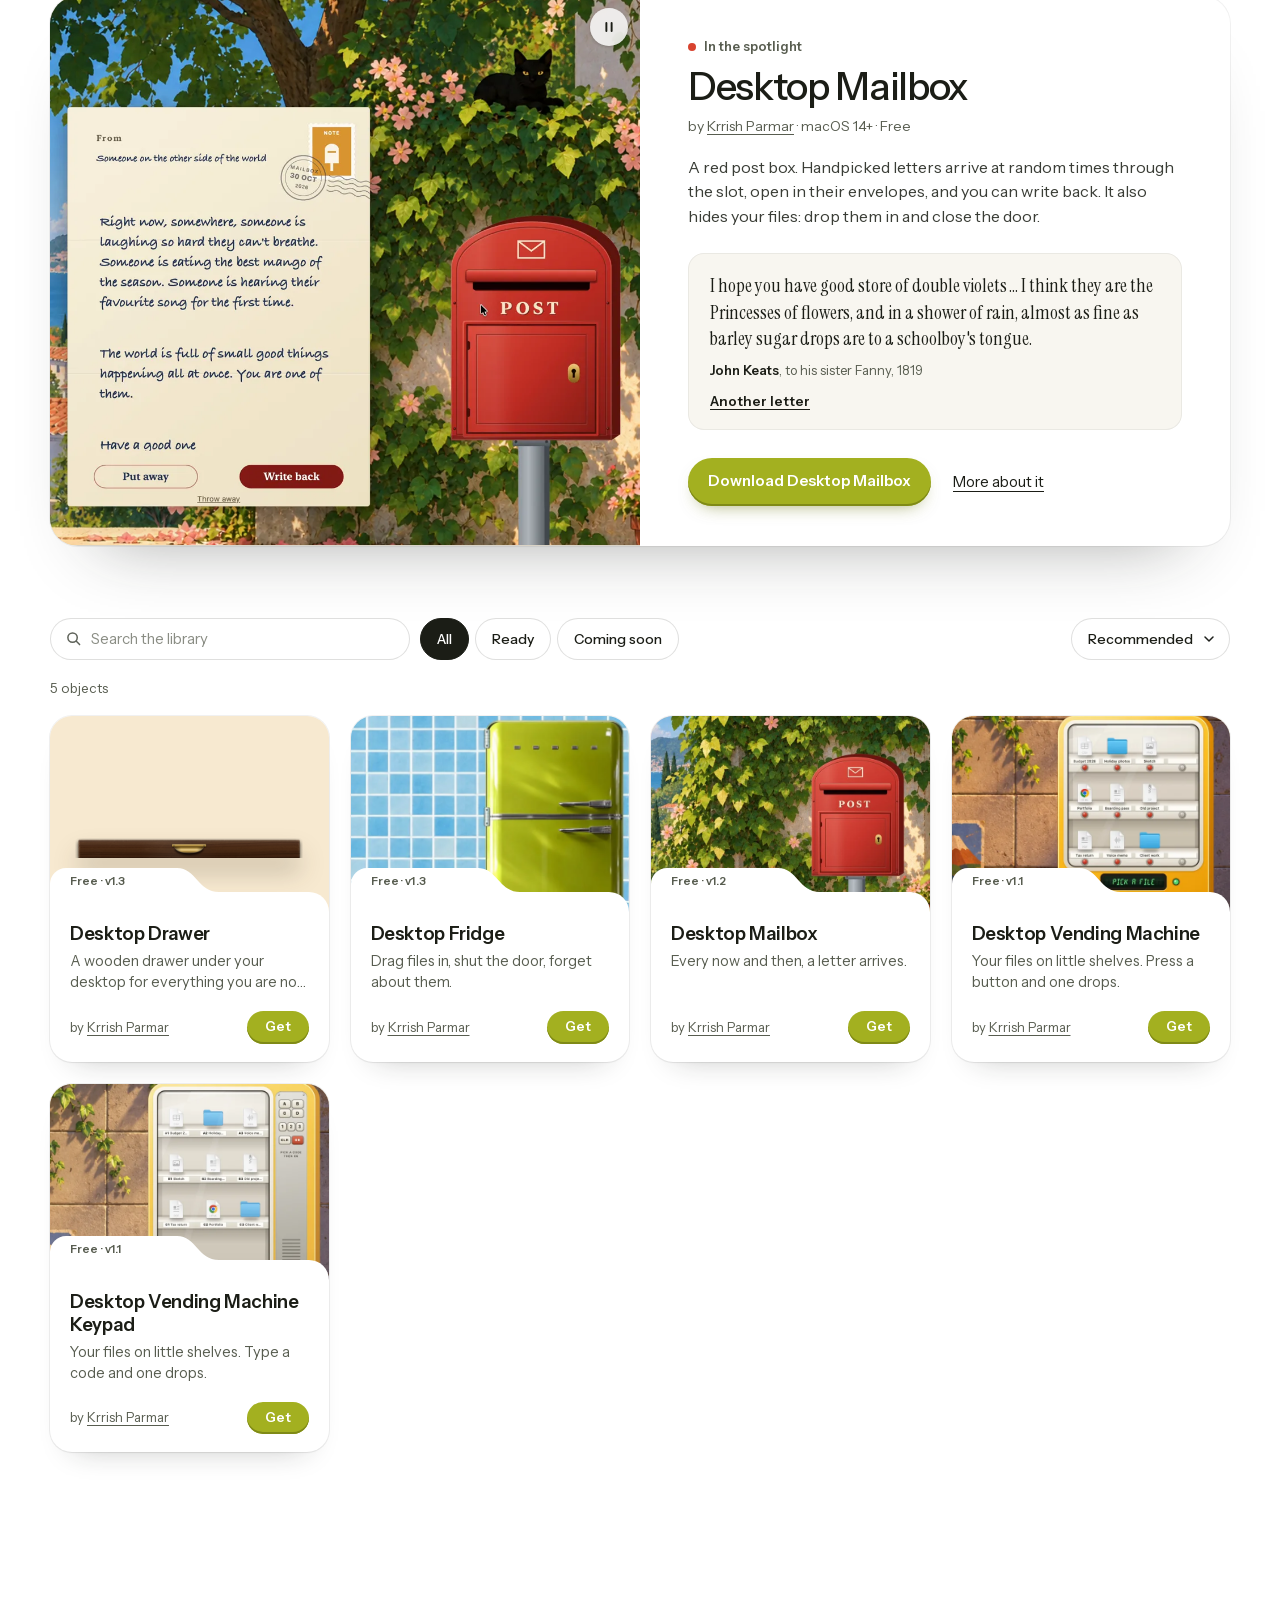
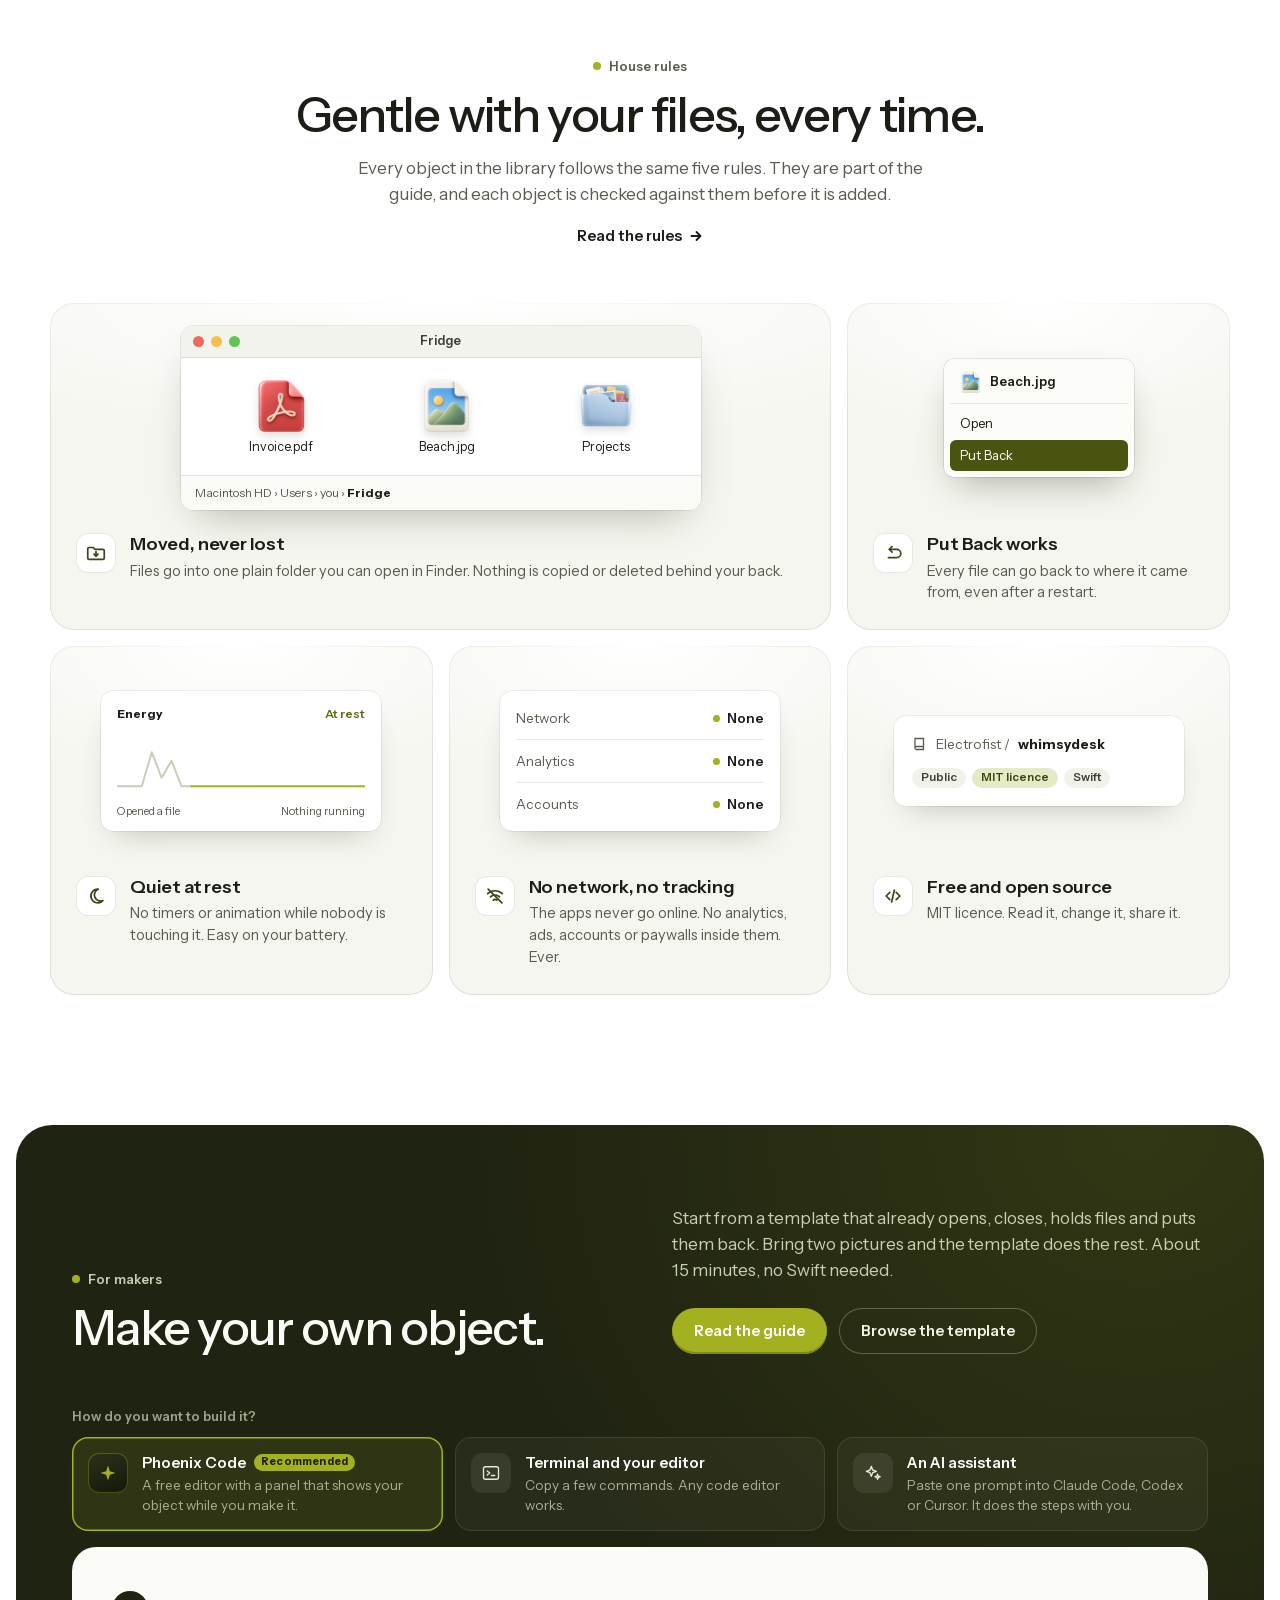
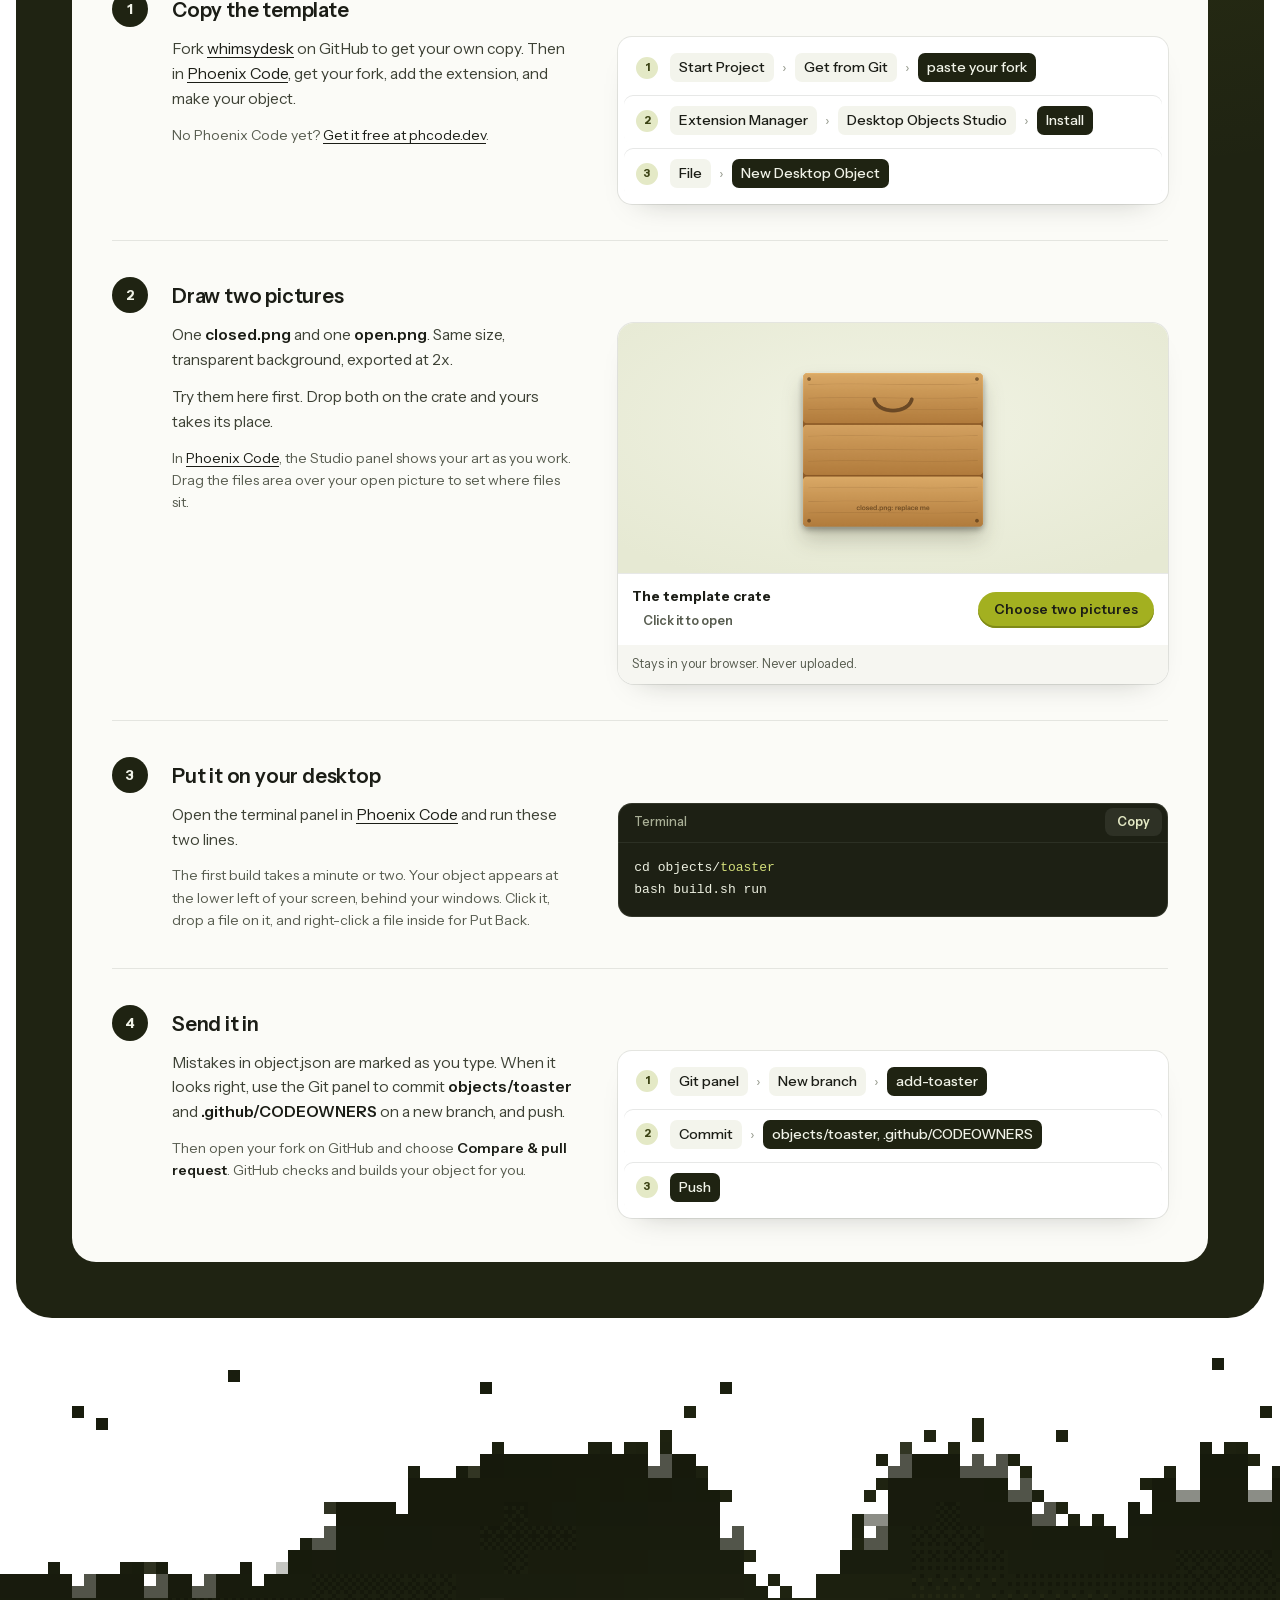
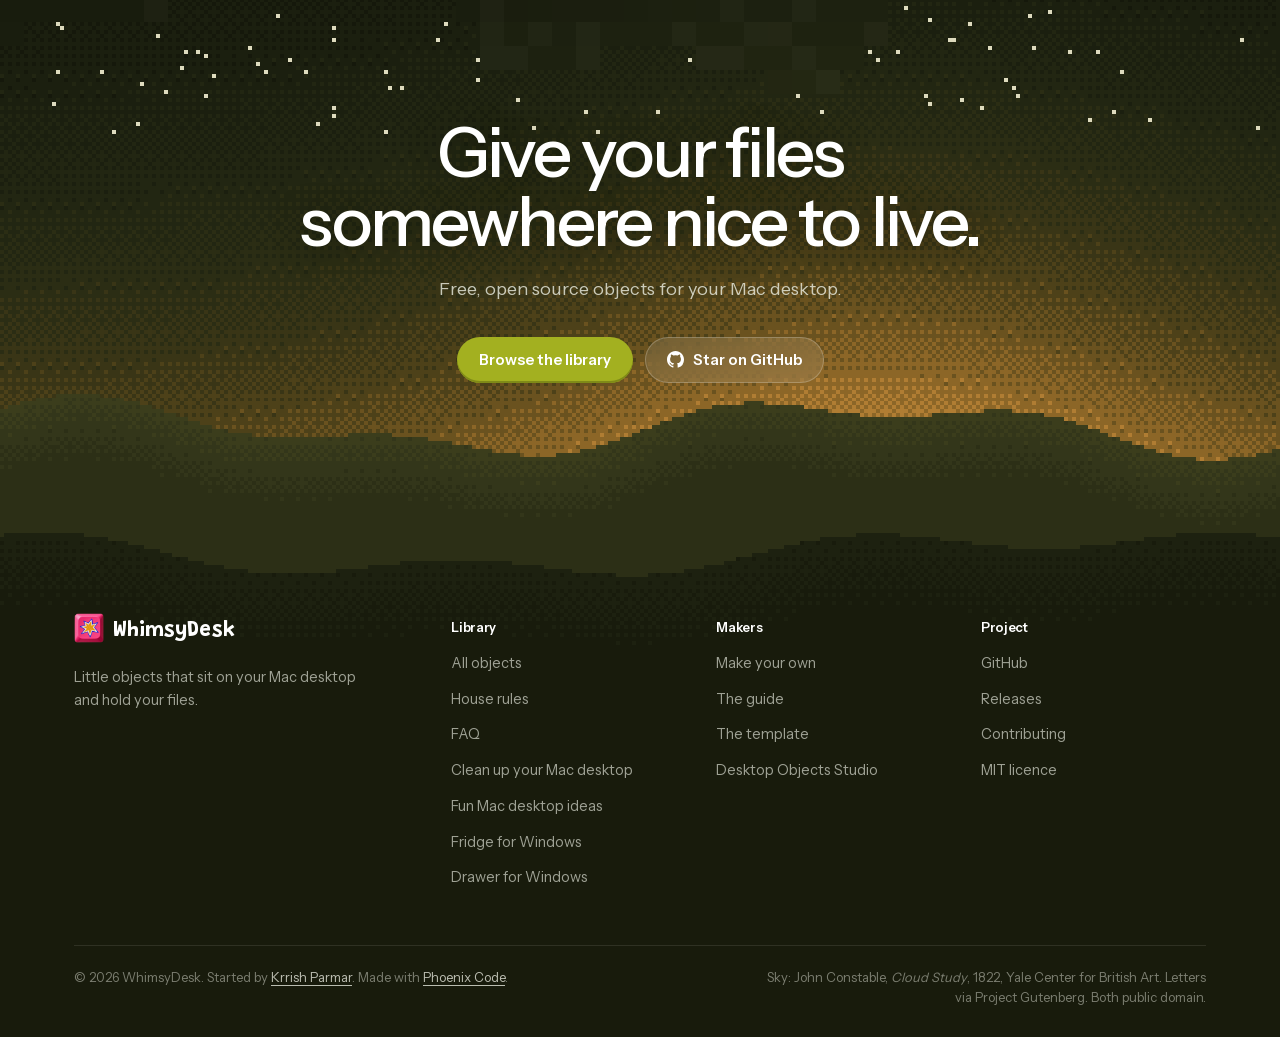
==== commit 7bd68bec: "Website: EarlyHound site verification tag" ====
--- a/website/index.html
+++ b/website/index.html
@@ -22,6 +22,7 @@
   <meta name="viewport" content="width=device-width, initial-scale=1">
   <title>WhimsyDesk: fun, free desktop organizer apps for Mac</title>
   <meta name="description" content="Fun, free desktop organizer apps for Mac. Drop files into a fridge, a drawer, a mailbox or a vending machine, and put them back with a click. Open source.">
+  <meta name="earlyhound-verification" content="eh-Bu8-_KT9jircgl3kUpo_Qw">
   <link rel="canonical" href="https://whimsydesk.art/">
   <meta property="og:type" content="website">
   <meta property="og:site_name" content="WhimsyDesk">
